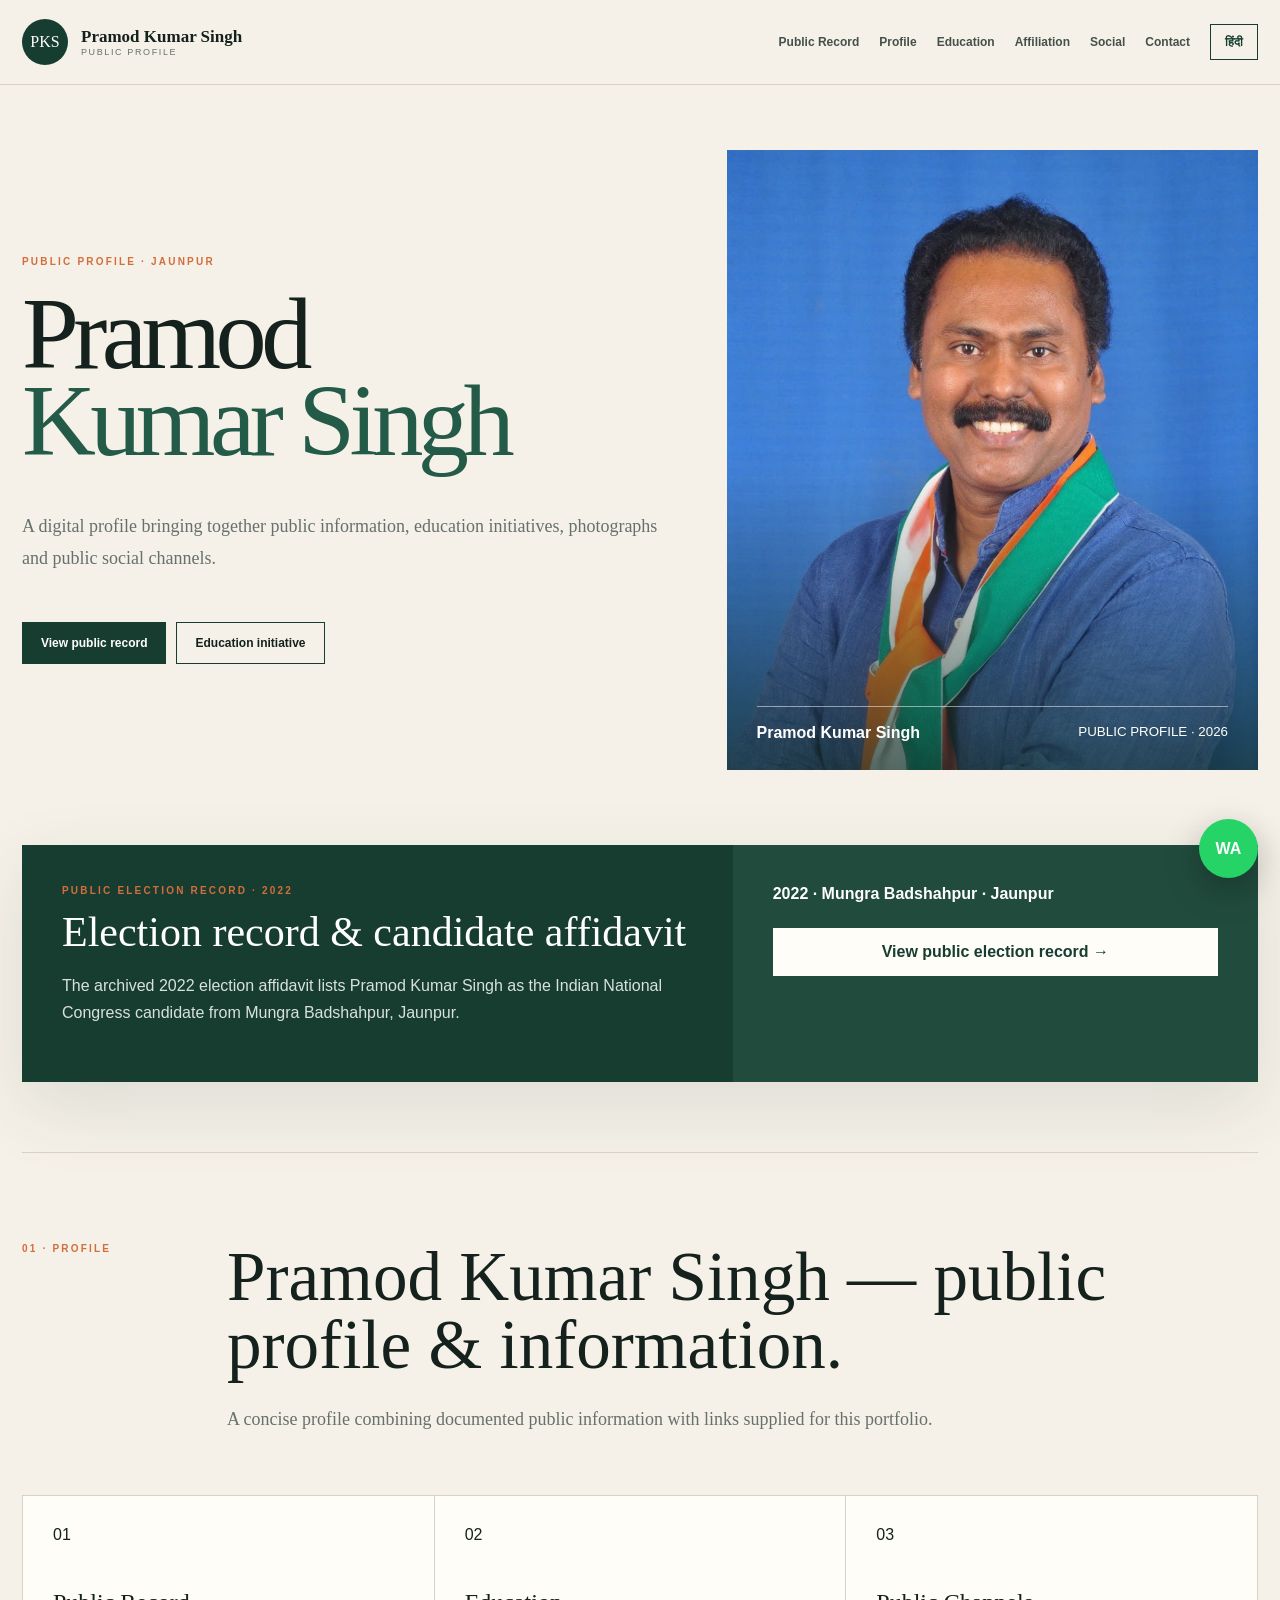
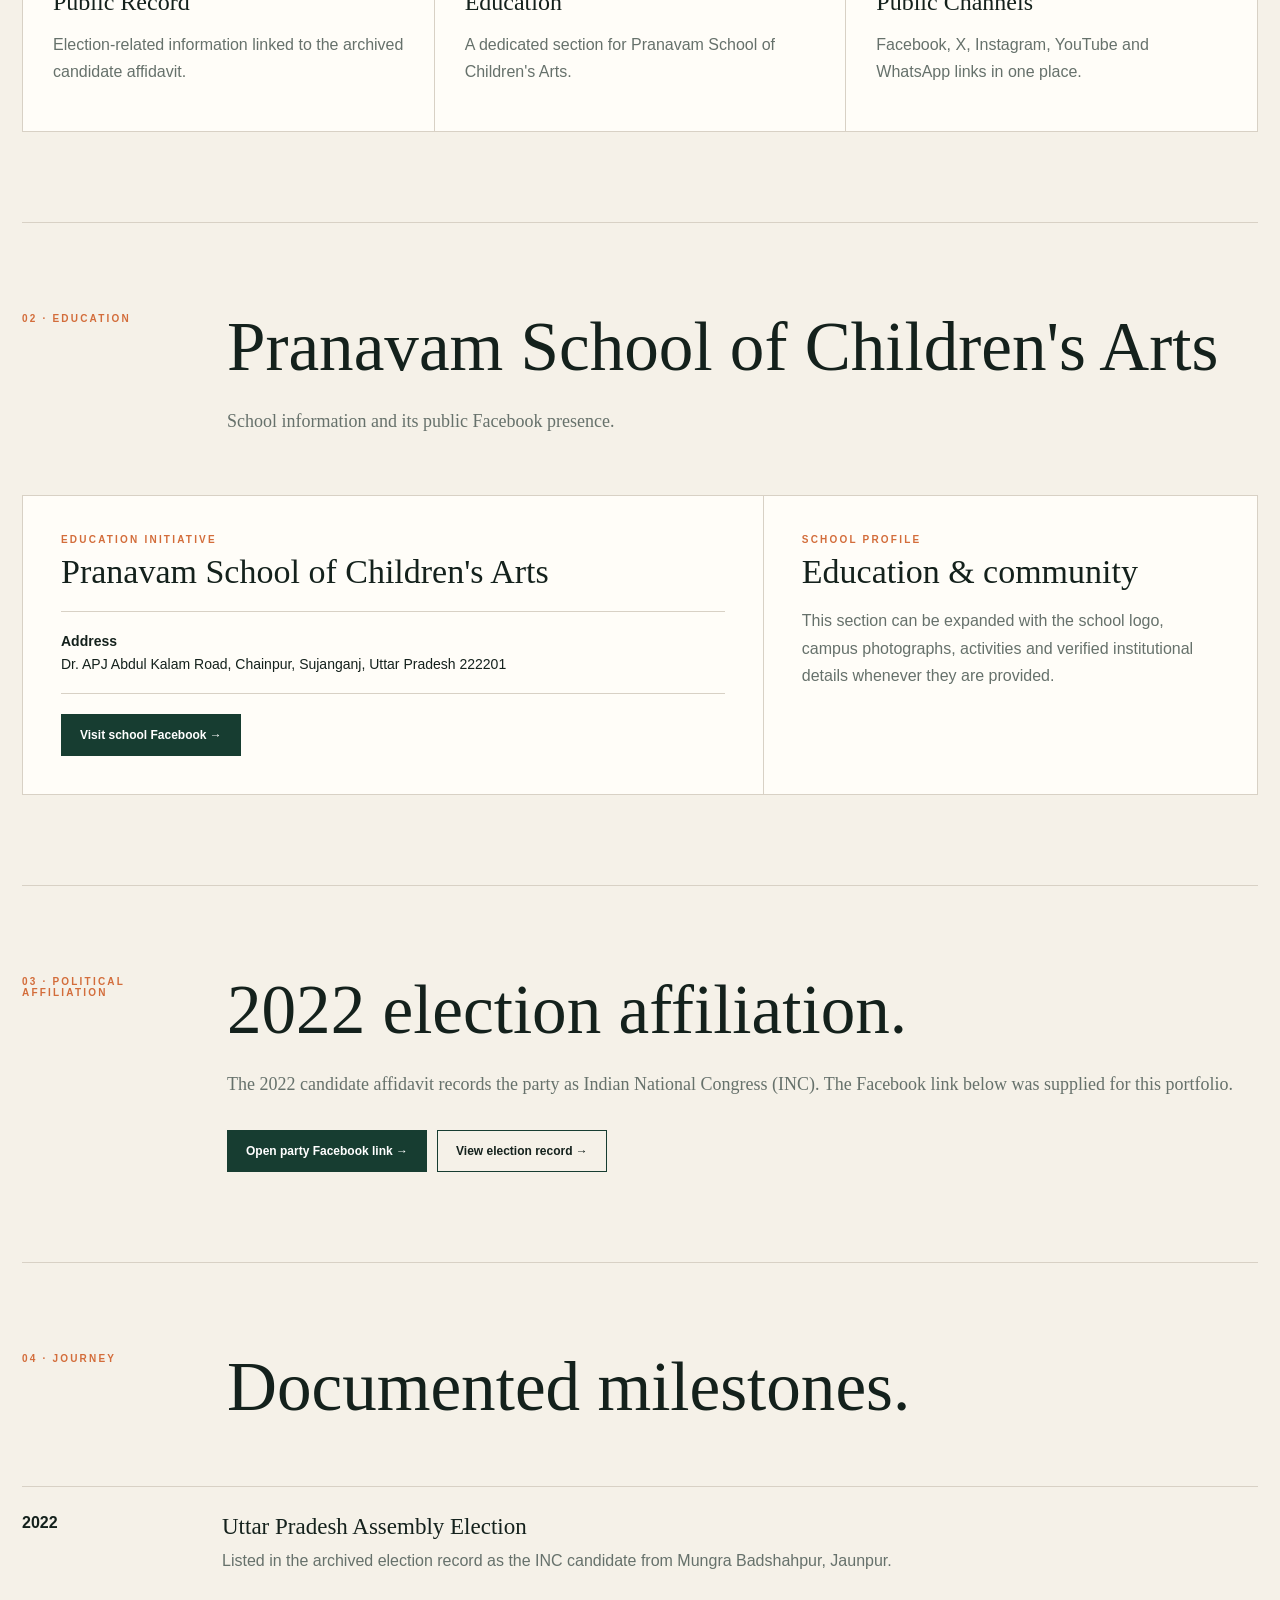
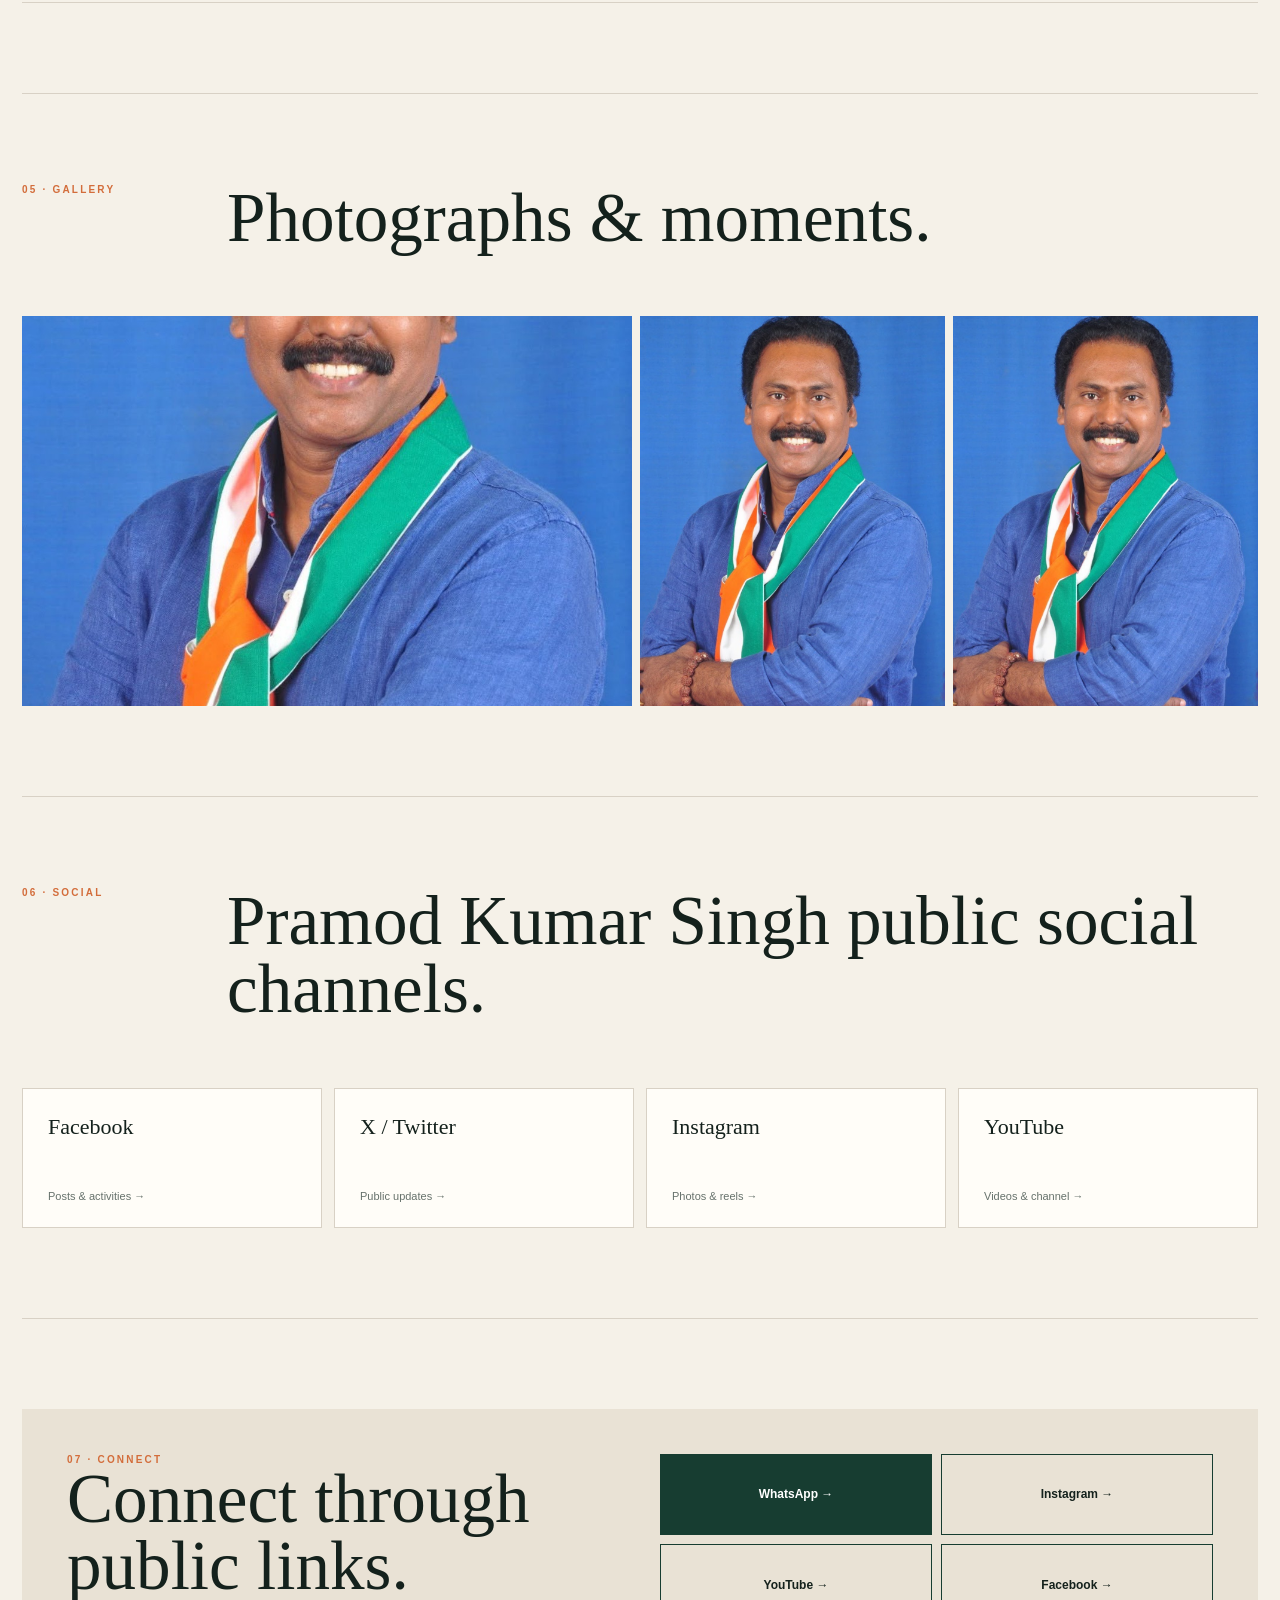
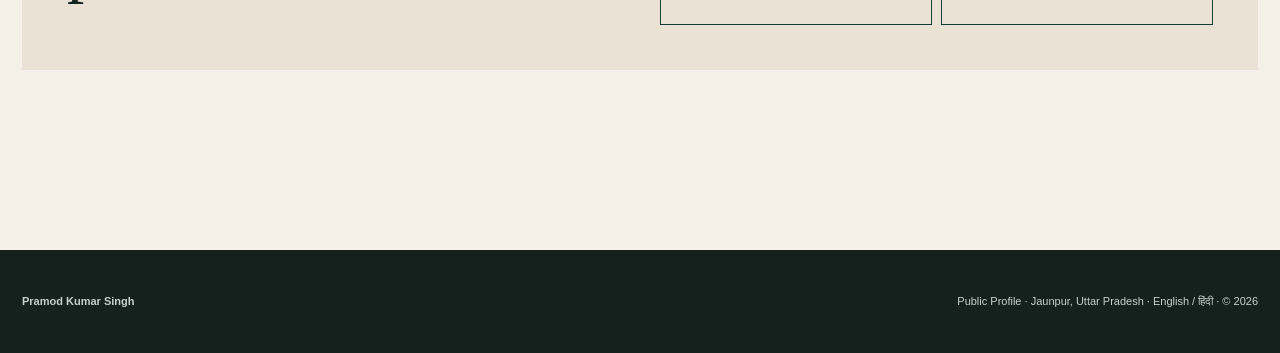
==== index.html @ 1d2da056 "Add advanced SEO metadata and Person structured data" ====
<!doctype html><html lang="en"><head><meta charset="utf-8"><meta name="viewport" content="width=device-width,initial-scale=1"><title>Pramod Kumar Singh | Public Profile, Jaunpur</title><meta name="description" content="Pramod Kumar Singh public profile from Jaunpur, Uttar Pradesh. Explore documented 2022 election information, Pranavam School of Children's Arts, photographs and public social profiles."><meta name="robots" content="index,follow,max-image-preview:large,max-snippet:-1,max-video-preview:-1"><meta name="googlebot" content="index,follow,max-image-preview:large"><meta name="author" content="Pramod Kumar Singh"><meta name="theme-color" content="#f5f1e8"><link rel="canonical" href="https://pramodkumarsingh.online/"><link rel="manifest" href="manifest.json"><meta property="og:type" content="profile"><meta property="og:site_name" content="Pramod Kumar Singh"><meta property="og:title" content="Pramod Kumar Singh | Public Profile, Jaunpur"><meta property="og:description" content="Public profile of Pramod Kumar Singh with documented election information, education initiative and public social channels."><meta property="og:url" content="https://pramodkumarsingh.online/"><meta property="og:image" content="https://pramodkumarsingh.online/pramod-kumar-singh.jpg"><meta property="og:image:alt" content="Pramod Kumar Singh"><meta property="og:locale" content="en_IN"><meta name="twitter:card" content="summary_large_image"><meta name="twitter:title" content="Pramod Kumar Singh | Public Profile, Jaunpur"><meta name="twitter:description" content="Public profile, documented election information, education initiative and public social channels of Pramod Kumar Singh."><meta name="twitter:image" content="https://pramodkumarsingh.online/pramod-kumar-singh.jpg"><script type="application/ld+json">{"@context":"https://schema.org","@type":"Person","@id":"https://pramodkumarsingh.online/#person","name":"Pramod Kumar Singh","url":"https://pramodkumarsingh.online/","image":"https://pramodkumarsingh.online/pramod-kumar-singh.jpg","description":"Public profile of Pramod Kumar Singh from Jaunpur, Uttar Pradesh, including documented 2022 election information and public social profiles.","sameAs":["https://www.facebook.com/100070034655239/","https://x.com/pramodksinghinc","https://www.instagram.com/pramodksinghinc","https://youtube.com/@pramodksinghinc"],"address":{"@type":"PostalAddress","addressRegion":"Uttar Pradesh","addressCountry":"IN"},"subjectOf":{"@type":"WebPage","url":"https://www.myneta.info/uttarpradesh2022/candidate.php?candidate_id=4713","name":"2022 Uttar Pradesh Assembly election candidate record"}}</script><script type="application/ld+json">{"@context":"https://schema.org","@type":"WebSite","@id":"https://pramodkumarsingh.online/#website","url":"https://pramodkumarsingh.online/","name":"Pramod Kumar Singh","inLanguage":["en-IN","hi-IN"],"about":{"@id":"https://pramodkumarsingh.online/#person"}}</script><style>:root{--ink:#14211c;--green:#173d31;--green2:#245b48;--cream:#f5f1e8;--paper:#fffdf8;--muted:#66716b;--line:#d8d1c5;--orange:#d36d3b;--shadow:0 25px 70px #21372d1c}*{box-sizing:border-box}html{scroll-behavior:smooth}body{margin:0;background:var(--cream);color:var(--ink);font-family:Arial,Helvetica,sans-serif}.wrap{width:min(1240px,calc(100% - 44px));margin:auto}a{color:inherit}.top{position:sticky;top:0;z-index:50;background:#f5f1e8eb;backdrop-filter:blur(18px);border-bottom:1px solid var(--line)}nav{height:84px;display:flex;align-items:center;justify-content:space-between}.brand{display:flex;align-items:center;gap:13px}.seal{width:46px;height:46px;border-radius:50%;background:var(--green);color:#fff;display:grid;place-items:center;font-family:Georgia,serif}.brand b{font-family:Georgia,serif;font-size:17px}.brand small{display:block;color:var(--muted);font-size:9px;letter-spacing:.18em}.links{display:flex;gap:20px;align-items:center}.links a{text-decoration:none;font-size:12px;font-weight:700;color:#44514b}.lang,.menu{border:1px solid var(--green);background:transparent;color:var(--green);padding:10px 14px;font-size:12px;font-weight:800;cursor:pointer}.menu{display:none}.hero{padding:65px 0 45px;display:grid;grid-template-columns:1.1fr .9fr;gap:55px}.heroCopy{padding:70px 0;display:flex;flex-direction:column;justify-content:center}.eyebrow,.label{font-size:10px;letter-spacing:.22em;font-weight:900;color:var(--orange)}h1,.title,.feature h2{font-family:Georgia,serif;font-weight:400}.hero h1{font-size:clamp(58px,8vw,112px);line-height:.85;letter-spacing:-.055em;margin:23px 0 29px}.hero h1 span{color:var(--green2)}.lead,.hero p{font-family:Georgia,serif;font-size:18px;line-height:1.75;color:var(--muted)}.actions{display:flex;gap:10px;flex-wrap:wrap;margin-top:30px}.btn{display:inline-flex;align-items:center;justify-content:center;padding:13px 18px;border:1px solid var(--green);text-decoration:none;font-size:12px;font-weight:800;transition:.2s}.btn:hover{transform:translateY(-2px)}.primary{background:var(--green);color:#fff}.heroPhoto{position:relative;min-height:620px;background:var(--green);overflow:hidden}.heroPhoto img{width:100%;height:100%;position:absolute;object-fit:cover;object-position:center top}.heroPhoto:after{content:"";position:absolute;inset:0;background:linear-gradient(0deg,#102c23b5,transparent 48%)}.photoCaption{position:absolute;z-index:2;left:30px;right:30px;bottom:28px;color:#fff;border-top:1px solid #ffffff80;padding-top:17px;display:flex;justify-content:space-between}.record{margin:30px 0 70px;background:var(--green);color:#fff;display:grid;grid-template-columns:1.15fr .85fr;box-shadow:var(--shadow)}.record>div{padding:40px}.record .side{background:#214c3d}.record h2{font-family:Georgia,serif;font-size:42px;font-weight:400;margin:12px 0}.record p{color:#d9e1dd;line-height:1.7}.recordBtn{display:block;background:var(--paper);color:var(--green);text-decoration:none;padding:15px;text-align:center;font-weight:900;margin-top:25px}.content{padding:90px 0;border-top:1px solid var(--line)}.sectionHead{display:grid;grid-template-columns:170px 1fr;gap:35px}.title{font-size:clamp(40px,5.4vw,70px);line-height:.98;margin:0 0 25px}.cards{display:grid;grid-template-columns:repeat(3,1fr);gap:1px;background:var(--line);border:1px solid var(--line);margin-top:42px}.card{background:var(--paper);padding:30px;min-height:220px}.card h3{font-family:Georgia,serif;font-size:24px;font-weight:400;margin:45px 0 10px}.card p{color:var(--muted);line-height:1.65}.feature{display:grid;grid-template-columns:1.2fr .8fr;gap:1px;background:var(--line);border:1px solid var(--line);margin-top:40px}.feature>div{background:var(--paper);padding:38px}.feature h2{font-size:34px;margin:8px 0 15px}.feature p{color:var(--muted);line-height:1.7}.address{padding:18px 0;border-top:1px solid var(--line);border-bottom:1px solid var(--line);margin:20px 0;font-size:14px;line-height:1.6}.timeline{margin-top:40px;border-top:1px solid var(--line)}.step{display:grid;grid-template-columns:170px 1fr;gap:30px;padding:27px 0;border-bottom:1px solid var(--line)}.step h3{font-family:Georgia,serif;font-size:23px;font-weight:400;margin:0 0 8px}.step p{color:var(--muted);margin:0;line-height:1.65}.gallery{display:grid;grid-template-columns:2fr 1fr 1fr;gap:8px;margin-top:40px}.gallery img{width:100%;height:390px;object-fit:cover;cursor:pointer}.socials{display:grid;grid-template-columns:repeat(4,1fr);gap:12px;margin-top:40px}.social{background:var(--paper);border:1px solid var(--line);padding:25px;text-decoration:none;min-height:140px;display:flex;flex-direction:column;justify-content:space-between}.social b{font-family:Georgia,serif;font-size:22px;font-weight:400}.social span{font-size:11px;color:var(--muted)}.connect{background:#e9e2d5;padding:45px;display:grid;grid-template-columns:1fr 1fr;gap:40px}.connectBtns{display:grid;grid-template-columns:1fr 1fr;gap:9px}.reveal{opacity:0;transform:translateY(20px);transition:.65s}.reveal.show{opacity:1;transform:none}.whatsapp{position:fixed;right:22px;bottom:22px;z-index:40;width:59px;height:59px;border-radius:50%;display:grid;place-items:center;background:#25D366;color:#fff;text-decoration:none;font-weight:900;box-shadow:0 12px 35px #0004}footer{background:var(--ink);color:#c8d0cc;margin-top:90px;padding:45px 0}.footerRow{display:flex;justify-content:space-between;gap:20px;flex-wrap:wrap;font-size:11px}@media(max-width:900px){.menu{display:block}.links{display:none;position:absolute;top:84px;left:0;right:0;background:#f5f1e8f7;padding:25px;flex-direction:column}.links.open{display:flex}.hero,.record,.sectionHead,.feature,.connect{grid-template-columns:1fr}.heroPhoto{min-height:530px}.cards,.socials,.gallery{grid-template-columns:1fr}.gallery img{height:320px}.step{grid-template-columns:1fr}.connectBtns{grid-template-columns:1fr}.content{padding:70px 0}}</style></head><body><header class="top"><div class="wrap"><nav><div class="brand"><div class="seal">PKS</div><div><b>Pramod Kumar Singh</b><small data-en="PUBLIC PROFILE" data-hi="सार्वजनिक परिचय">PUBLIC PROFILE</small></div></div><div class="links" id="nav"><a href="#record" data-en="Public Record" data-hi="सार्वजनिक रिकॉर्ड">Public Record</a><a href="#about" data-en="Profile" data-hi="परिचय">Profile</a><a href="#school" data-en="Education" data-hi="शिक्षा">Education</a><a href="#affiliation" data-en="Affiliation" data-hi="राजनीतिक संबद्धता">Affiliation</a><a href="#social" data-en="Social" data-hi="सोशल">Social</a><a href="#contact" data-en="Contact" data-hi="संपर्क">Contact</a><button class="lang" id="langBtn" onclick="toggleLang()">हिंदी</button></div><button class="menu" onclick="menu()">☰</button></nav></div></header><main class="wrap"><section class="hero"><div class="heroCopy"><div class="eyebrow" data-en="PUBLIC PROFILE · JAUNPUR" data-hi="सार्वजनिक परिचय · जौनपुर">PUBLIC PROFILE · JAUNPUR</div><h1>Pramod<br><span>Kumar Singh</span></h1><p data-en="A digital profile bringing together public information, education initiatives, photographs and public social channels." data-hi="सार्वजनिक जानकारी, शिक्षा पहल, तस्वीरें और सार्वजनिक सोशल चैनलों को एक स्थान पर प्रस्तुत करने वाली डिजिटल प्रोफ़ाइल।">A digital profile bringing together public information, education initiatives, photographs and public social channels.</p><div class="actions"><a class="btn primary" href="#record" data-en="View public record" data-hi="सार्वजनिक रिकॉर्ड देखें">View public record</a><a class="btn" href="#school" data-en="Education initiative" data-hi="शिक्षा पहल">Education initiative</a></div></div><div class="heroPhoto"><img src="pramod-kumar-singh.jpg" alt="Pramod Kumar Singh, Jaunpur public profile" width="900" height="1125" fetchpriority="high"><div class="photoCaption"><b>Pramod Kumar Singh</b><small>PUBLIC PROFILE · 2026</small></div></div></section><section id="record" class="record reveal"><div><div class="label" data-en="PUBLIC ELECTION RECORD · 2022" data-hi="सार्वजनिक चुनाव रिकॉर्ड · 2022">PUBLIC ELECTION RECORD · 2022</div><h2 data-en="Election record & candidate affidavit" data-hi="चुनाव रिकॉर्ड और उम्मीदवार शपथपत्र">Election record & candidate affidavit</h2><p data-en="The archived 2022 election affidavit lists Pramod Kumar Singh as the Indian National Congress candidate from Mungra Badshahpur, Jaunpur." data-hi="संग्रहीत 2022 चुनाव शपथपत्र में प्रमोद कुमार सिंह को मुंगरा बादशाहपुर, जौनपुर से भारतीय राष्ट्रीय कांग्रेस के उम्मीदवार के रूप में दर्ज किया गया है।">The archived 2022 election affidavit lists Pramod Kumar Singh as the Indian National Congress candidate from Mungra Badshahpur, Jaunpur.</p></div><div class="side"><b>2022 · Mungra Badshahpur · Jaunpur</b><a class="recordBtn" target="_blank" rel="noopener" href="https://www.myneta.info/uttarpradesh2022/candidate.php?candidate_id=4713" data-en="View public election record →" data-hi="सार्वजनिक चुनाव रिकॉर्ड देखें →">View public election record →</a></div></section><section id="about" class="content reveal"><div class="sectionHead"><div class="label">01 · PROFILE</div><div><h2 class="title" data-en="Pramod Kumar Singh — public profile & information." data-hi="प्रमोद कुमार सिंह — सार्वजनिक परिचय और जानकारी।">Pramod Kumar Singh — public profile & information.</h2><p class="lead" data-en="A concise profile combining documented public information with links supplied for this portfolio." data-hi="दर्ज सार्वजनिक जानकारी और इस प्रोफ़ाइल के लिए दिए गए लिंक को एक साथ प्रस्तुत करने वाला संक्षिप्त परिचय।">A concise profile combining documented public information with links supplied for this portfolio.</p></div></div><div class="cards"><article class="card"><span>01</span><h3 data-en="Public Record" data-hi="सार्वजनिक रिकॉर्ड">Public Record</h3><p data-en="Election-related information linked to the archived candidate affidavit." data-hi="संग्रहीत उम्मीदवार शपथपत्र से जुड़ी चुनाव संबंधी जानकारी।">Election-related information linked to the archived candidate affidavit.</p></article><article class="card"><span>02</span><h3 data-en="Education" data-hi="शिक्षा">Education</h3><p data-en="A dedicated section for Pranavam School of Children's Arts." data-hi="प्रणवम स्कूल ऑफ चिल्ड्रन्स आर्ट्स के लिए समर्पित सेक्शन।">A dedicated section for Pranavam School of Children's Arts.</p></article><article class="card"><span>03</span><h3 data-en="Public Channels" data-hi="सार्वजनिक चैनल">Public Channels</h3><p data-en="Facebook, X, Instagram, YouTube and WhatsApp links in one place." data-hi="Facebook, X, Instagram, YouTube और WhatsApp लिंक एक ही स्थान पर।">Facebook, X, Instagram, YouTube and WhatsApp links in one place.</p></article></div></section><section id="school" class="content reveal"><div class="sectionHead"><div class="label" data-en="02 · EDUCATION" data-hi="02 · शिक्षा">02 · EDUCATION</div><div><h2 class="title">Pranavam School of Children's Arts</h2><p class="lead" data-en="School information and its public Facebook presence." data-hi="स्कूल की जानकारी और उसका सार्वजनिक Facebook पेज।">School information and its public Facebook presence.</p></div></div><div class="feature"><div><div class="label" data-en="EDUCATION INITIATIVE" data-hi="शिक्षा पहल">EDUCATION INITIATIVE</div><h2>Pranavam School of Children's Arts</h2><div class="address"><b data-en="Address" data-hi="पता">Address</b><br>Dr. APJ Abdul Kalam Road, Chainpur, Sujanganj, Uttar Pradesh 222201</div><a class="btn primary" target="_blank" rel="noopener" href="https://www.facebook.com/share/19Sr4gL31t/?mibextid=wwXIfr" data-en="Visit school Facebook →" data-hi="स्कूल Facebook देखें →">Visit school Facebook →</a></div><div><div class="label" data-en="SCHOOL PROFILE" data-hi="स्कूल परिचय">SCHOOL PROFILE</div><h2 data-en="Education & community" data-hi="शिक्षा और समुदाय">Education & community</h2><p data-en="This section can be expanded with the school logo, campus photographs, activities and verified institutional details whenever they are provided." data-hi="स्कूल का लोगो, परिसर की तस्वीरें, गतिविधियाँ और सत्यापित संस्थागत जानकारी मिलने पर इस सेक्शन को आगे बढ़ाया जा सकता है।">This section can be expanded with the school logo, campus photographs, activities and verified institutional details whenever they are provided.</p></div></div></section><section id="affiliation" class="content reveal"><div class="sectionHead"><div class="label" data-en="03 · POLITICAL AFFILIATION" data-hi="03 · राजनीतिक संबद्धता">03 · POLITICAL AFFILIATION</div><div><h2 class="title" data-en="2022 election affiliation." data-hi="2022 चुनाव की राजनीतिक संबद्धता।">2022 election affiliation.</h2><p class="lead" data-en="The 2022 candidate affidavit records the party as Indian National Congress (INC). The Facebook link below was supplied for this portfolio." data-hi="2022 के उम्मीदवार शपथपत्र में पार्टी भारतीय राष्ट्रीय कांग्रेस (INC) दर्ज है। नीचे दिया Facebook लिंक इस प्रोफ़ाइल के लिए उपलब्ध कराया गया है।">The 2022 candidate affidavit records the party as Indian National Congress (INC). The Facebook link below was supplied for this portfolio.</p><div class="actions"><a class="btn primary" target="_blank" rel="noopener" href="https://www.facebook.com/share/1DME4JU9Lb/?mibextid=wwXIfr" data-en="Open party Facebook link →" data-hi="पार्टी Facebook लिंक खोलें →">Open party Facebook link →</a><a class="btn" href="#record" data-en="View election record →" data-hi="चुनाव रिकॉर्ड देखें →">View election record →</a></div></div></div></section><section id="journey" class="content reveal"><div class="sectionHead"><div class="label">04 · JOURNEY</div><div><h2 class="title" data-en="Documented milestones." data-hi="दर्ज महत्वपूर्ण पड़ाव।">Documented milestones.</h2></div></div><div class="timeline"><div class="step"><strong>2022</strong><div><h3 data-en="Uttar Pradesh Assembly Election" data-hi="उत्तर प्रदेश विधानसभा चुनाव">Uttar Pradesh Assembly Election</h3><p data-en="Listed in the archived election record as the INC candidate from Mungra Badshahpur, Jaunpur." data-hi="संग्रहीत चुनाव रिकॉर्ड में मुंगरा बादशाहपुर, जौनपुर से INC उम्मीदवार के रूप में दर्ज।">Listed in the archived election record as the INC candidate from Mungra Badshahpur, Jaunpur.</p></div></div></div></section><section id="gallery" class="content reveal"><div class="sectionHead"><div class="label">05 · GALLERY</div><div><h2 class="title" data-en="Photographs & moments." data-hi="तस्वीरें और क्षण।">Photographs & moments.</h2></div></div><div class="gallery"><img src="pramod-kumar-singh.jpg" alt="Pramod Kumar Singh public profile photograph" loading="lazy"><img src="pramod-kumar-singh.jpg" alt="Pramod Kumar Singh photograph" loading="lazy"><img src="pramod-kumar-singh.jpg" alt="Pramod Kumar Singh Jaunpur photograph" loading="lazy"></div></section><section id="social" class="content reveal"><div class="sectionHead"><div class="label">06 · SOCIAL</div><div><h2 class="title" data-en="Pramod Kumar Singh public social channels." data-hi="प्रमोद कुमार सिंह के सार्वजनिक सोशल चैनल।">Pramod Kumar Singh public social channels.</h2></div></div><div class="socials"><a class="social" target="_blank" rel="me noopener" href="https://www.facebook.com/100070034655239/"><b>Facebook</b><span>Posts & activities →</span></a><a class="social" target="_blank" rel="me noopener" href="https://x.com/pramodksinghinc"><b>X / Twitter</b><span>Public updates →</span></a><a class="social" target="_blank" rel="me noopener" href="https://www.instagram.com/pramodksinghinc"><b>Instagram</b><span>Photos & reels →</span></a><a class="social" target="_blank" rel="me noopener" href="https://youtube.com/@pramodksinghinc"><b>YouTube</b><span>Videos & channel →</span></a></div></section><section id="contact" class="content reveal"><div class="connect"><div><div class="label">07 · CONNECT</div><h2 class="title" data-en="Connect through public links." data-hi="सार्वजनिक लिंक से संपर्क करें।">Connect through public links.</h2></div><div class="connectBtns"><a class="btn primary" target="_blank" rel="noopener" href="https://wa.me/918931910000">WhatsApp →</a><a class="btn" target="_blank" rel="noopener" href="https://www.instagram.com/pramodksinghinc">Instagram →</a><a class="btn" target="_blank" rel="noopener" href="https://youtube.com/@pramodksinghinc">YouTube →</a><a class="btn" target="_blank" rel="noopener" href="https://www.facebook.com/100070034655239/">Facebook →</a></div></div></section></main><footer><div class="wrap footerRow"><b>Pramod Kumar Singh</b><span>Public Profile · Jaunpur, Uttar Pradesh · English / हिंदी · © 2026</span></div></footer><a class="whatsapp" href="https://wa.me/918931910000" target="_blank" rel="noopener" aria-label="Contact via WhatsApp">WA</a><script>const io=new IntersectionObserver(es=>es.forEach(e=>{if(e.isIntersecting)e.target.classList.add('show')}),{threshold:.08});document.querySelectorAll('.reveal').forEach(x=>io.observe(x));function menu(){document.getElementById('nav').classList.toggle('open')}document.querySelectorAll('#nav a').forEach(a=>a.onclick=()=>document.getElementById('nav').classList.remove('open'));function setLang(l){document.documentElement.lang=l;document.querySelectorAll('[data-en]').forEach(el=>el.textContent=l==='hi'?el.dataset.hi:el.dataset.en);document.getElementById('langBtn').textContent=l==='hi'?'English':'हिंदी';localStorage.setItem('pks-lang',l)}function toggleLang(){setLang(document.documentElement.lang==='hi'?'en':'hi')}setLang(localStorage.getItem('pks-lang')==='hi'?'hi':'en');</script></body></html>
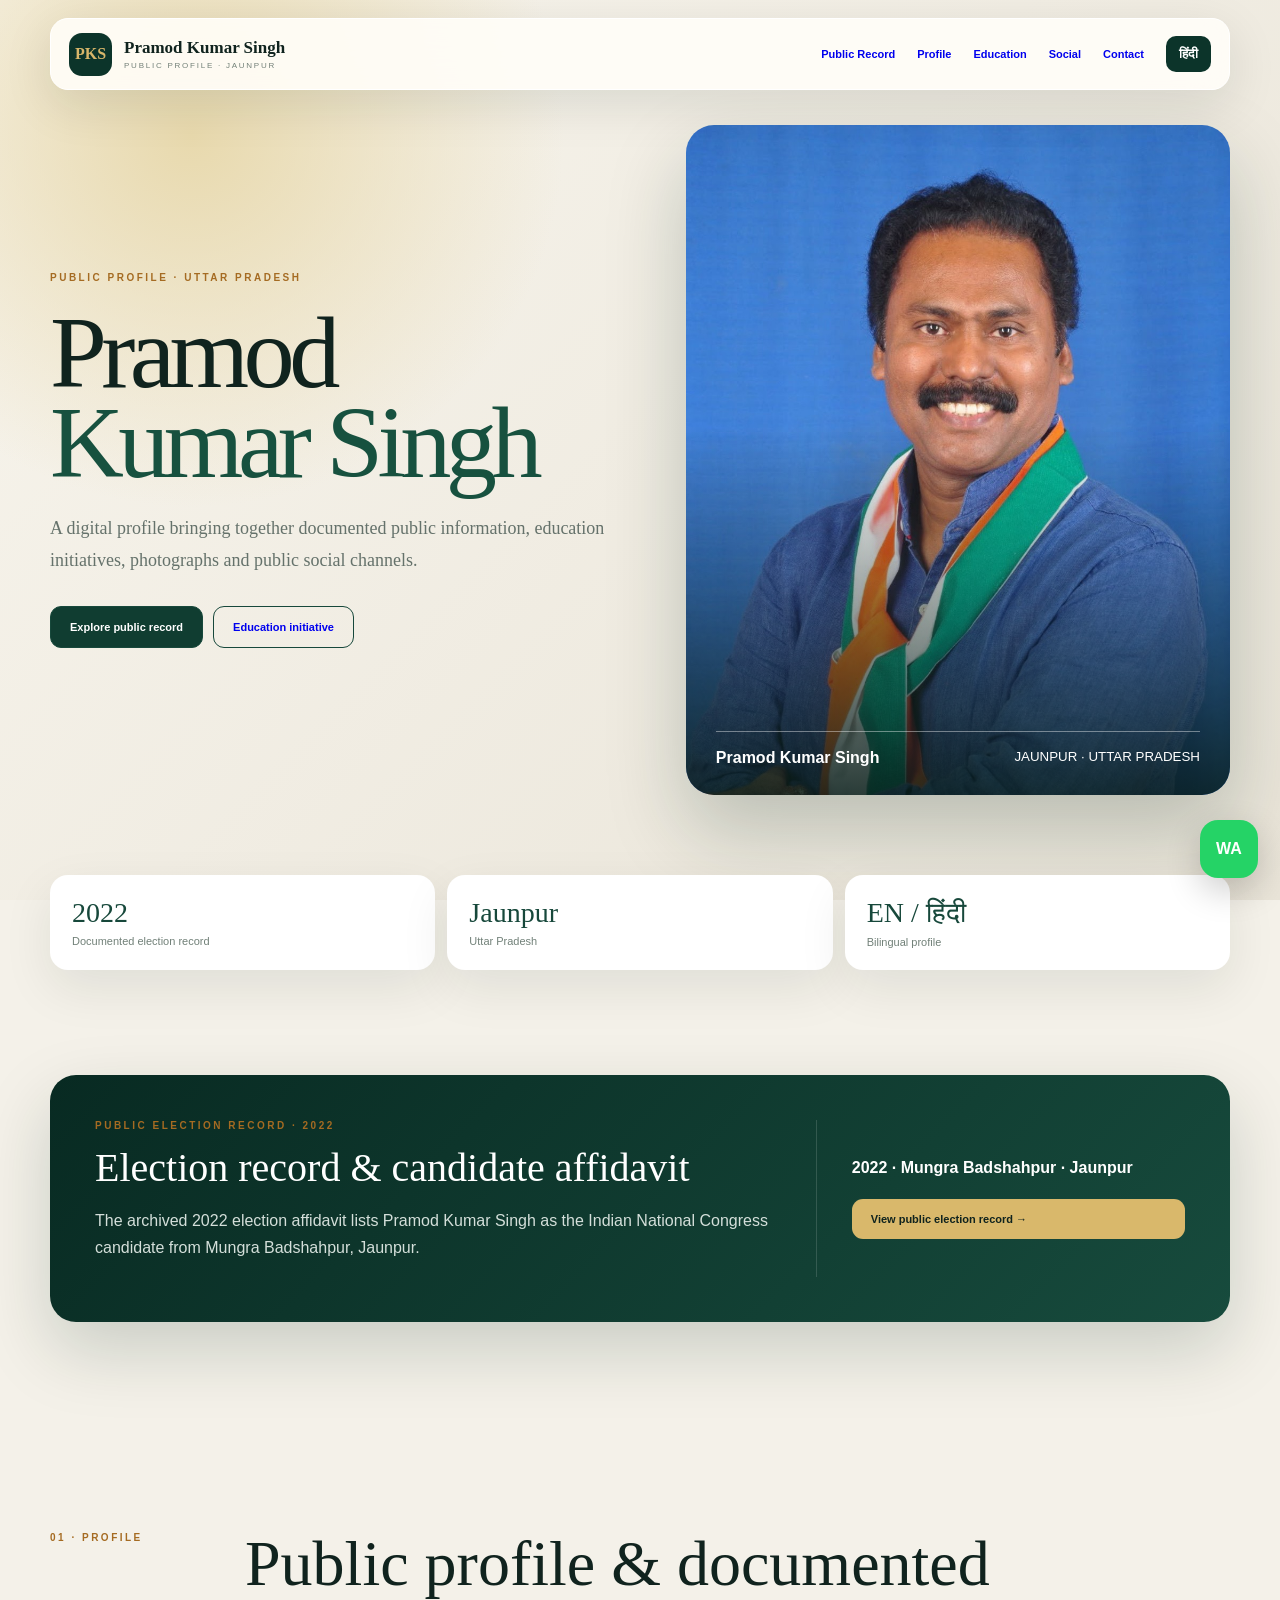
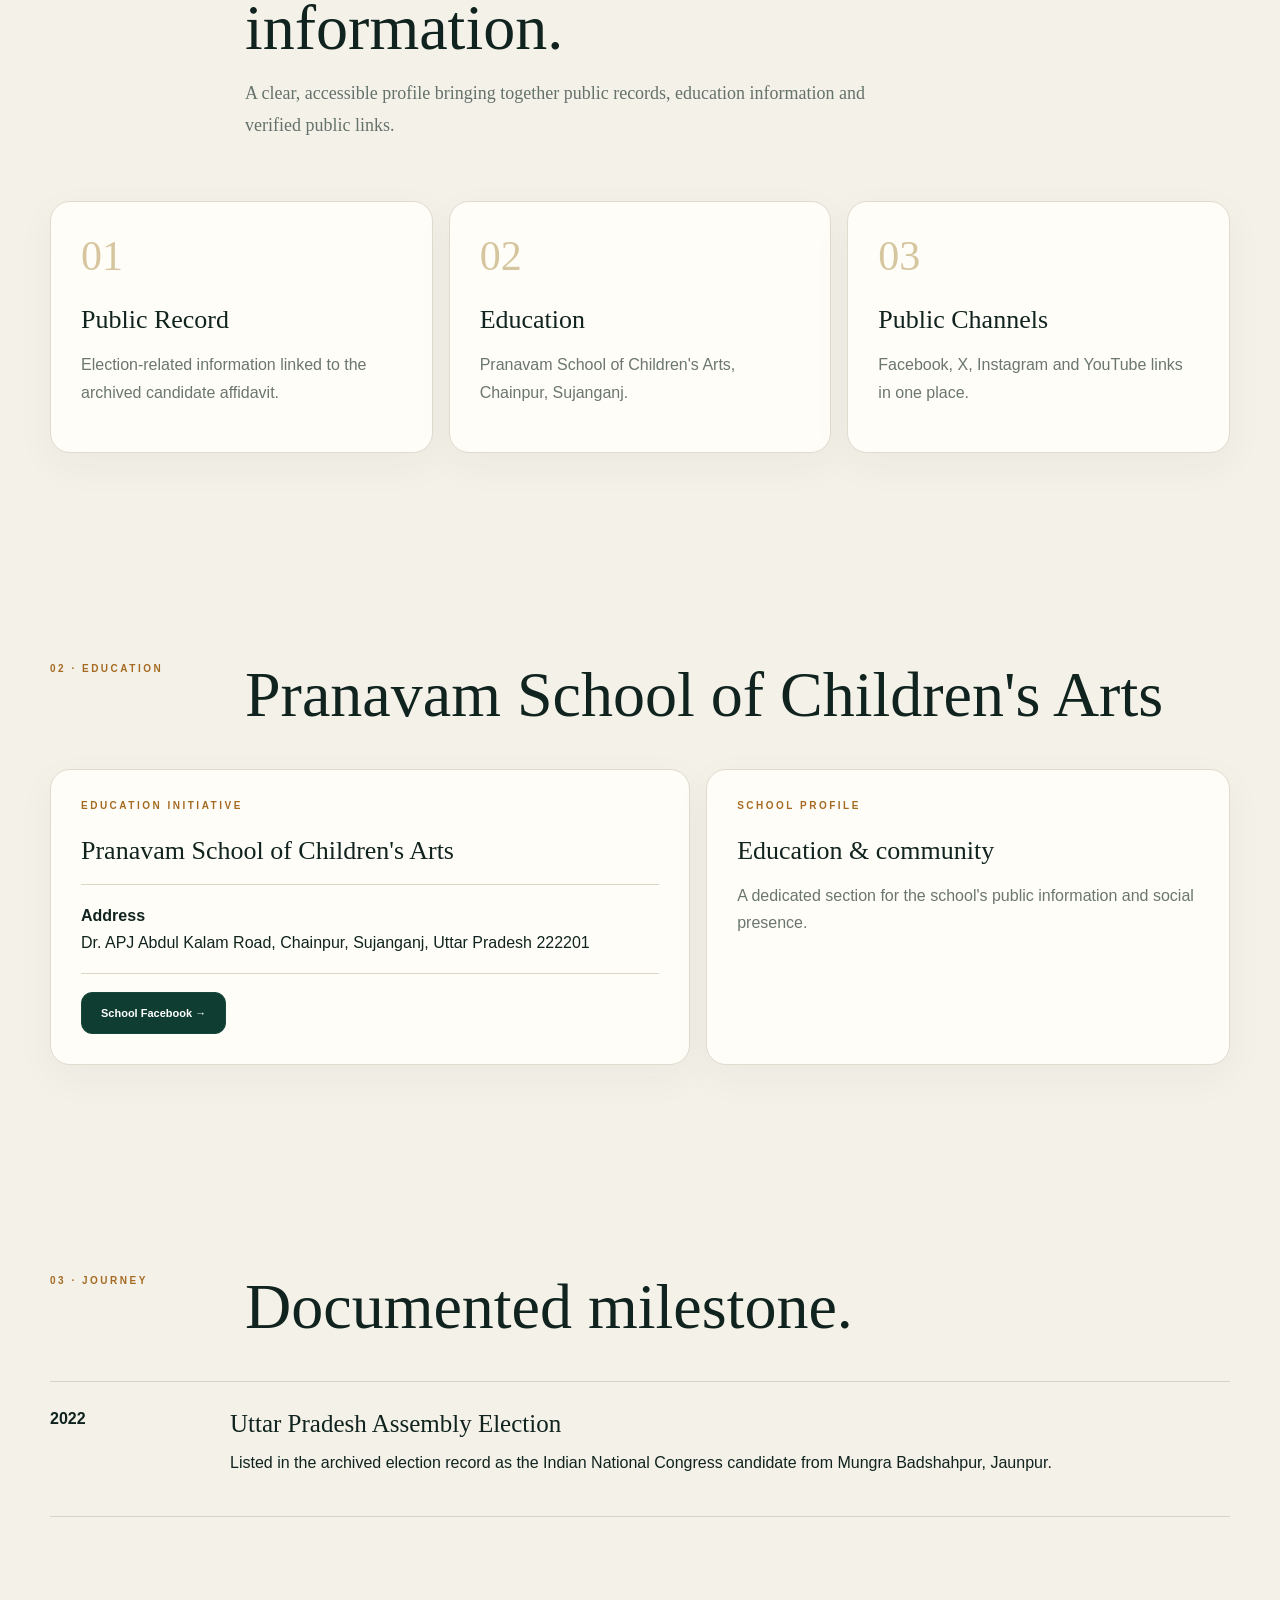
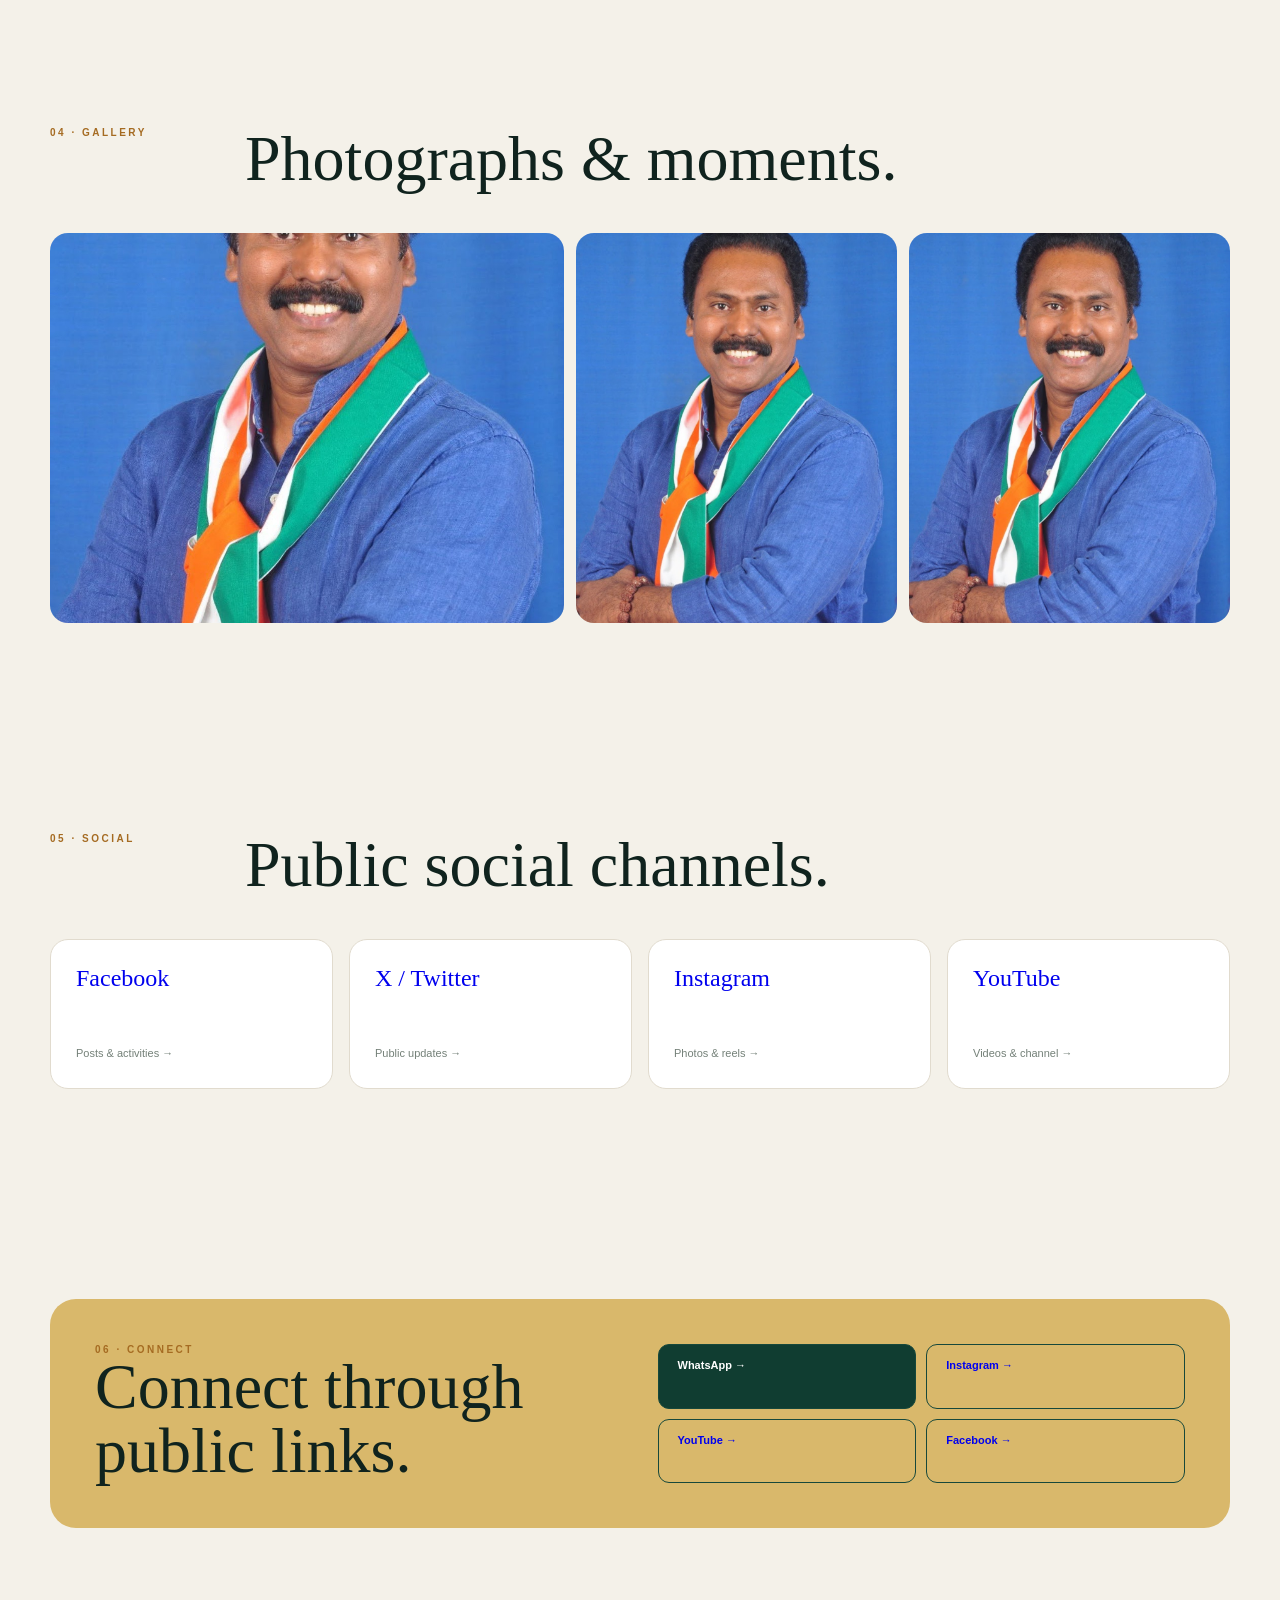
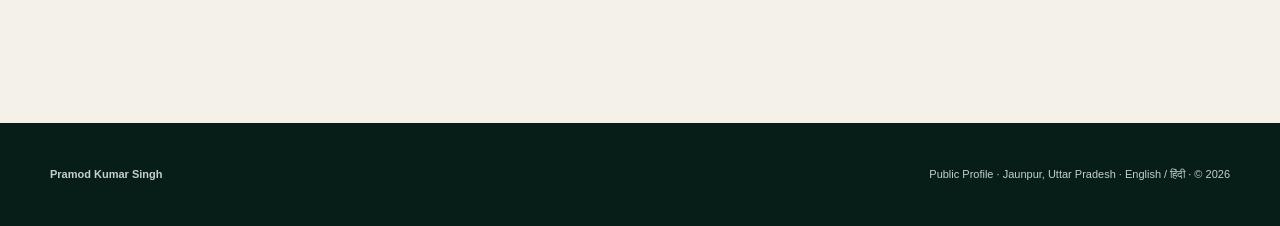
==== commit 4f4d9306: "Redesign portfolio with premium professional interface" ====
--- a/index.html
+++ b/index.html
@@ -1 +1 @@
-<!doctype html><html lang="en"><head><meta charset="utf-8"><meta name="viewport" content="width=device-width,initial-scale=1"><title>Pramod Kumar Singh | Public Profile, Jaunpur</title><meta name="description" content="Pramod Kumar Singh public profile from Jaunpur, Uttar Pradesh. Explore documented 2022 election information, Pranavam School of Children's Arts, photographs and public social profiles."><meta name="robots" content="index,follow,max-image-preview:large,max-snippet:-1,max-video-preview:-1"><meta name="googlebot" content="index,follow,max-image-preview:large"><meta name="author" content="Pramod Kumar Singh"><meta name="theme-color" content="#f5f1e8"><link rel="canonical" href="https://pramodkumarsingh.online/"><link rel="manifest" href="manifest.json"><meta property="og:type" content="profile"><meta property="og:site_name" content="Pramod Kumar Singh"><meta property="og:title" content="Pramod Kumar Singh | Public Profile, Jaunpur"><meta property="og:description" content="Public profile of Pramod Kumar Singh with documented election information, education initiative and public social channels."><meta property="og:url" content="https://pramodkumarsingh.online/"><meta property="og:image" content="https://pramodkumarsingh.online/pramod-kumar-singh.jpg"><meta property="og:image:alt" content="Pramod Kumar Singh"><meta property="og:locale" content="en_IN"><meta name="twitter:card" content="summary_large_image"><meta name="twitter:title" content="Pramod Kumar Singh | Public Profile, Jaunpur"><meta name="twitter:description" content="Public profile, documented election information, education initiative and public social channels of Pramod Kumar Singh."><meta name="twitter:image" content="https://pramodkumarsingh.online/pramod-kumar-singh.jpg"><script type="application/ld+json">{"@context":"https://schema.org","@type":"Person","@id":"https://pramodkumarsingh.online/#person","name":"Pramod Kumar Singh","url":"https://pramodkumarsingh.online/","image":"https://pramodkumarsingh.online/pramod-kumar-singh.jpg","description":"Public profile of Pramod Kumar Singh from Jaunpur, Uttar Pradesh, including documented 2022 election information and public social profiles.","sameAs":["https://www.facebook.com/100070034655239/","https://x.com/pramodksinghinc","https://www.instagram.com/pramodksinghinc","https://youtube.com/@pramodksinghinc"],"address":{"@type":"PostalAddress","addressRegion":"Uttar Pradesh","addressCountry":"IN"},"subjectOf":{"@type":"WebPage","url":"https://www.myneta.info/uttarpradesh2022/candidate.php?candidate_id=4713","name":"2022 Uttar Pradesh Assembly election candidate record"}}</script><script type="application/ld+json">{"@context":"https://schema.org","@type":"WebSite","@id":"https://pramodkumarsingh.online/#website","url":"https://pramodkumarsingh.online/","name":"Pramod Kumar Singh","inLanguage":["en-IN","hi-IN"],"about":{"@id":"https://pramodkumarsingh.online/#person"}}</script><style>:root{--ink:#14211c;--green:#173d31;--green2:#245b48;--cream:#f5f1e8;--paper:#fffdf8;--muted:#66716b;--line:#d8d1c5;--orange:#d36d3b;--shadow:0 25px 70px #21372d1c}*{box-sizing:border-box}html{scroll-behavior:smooth}body{margin:0;background:var(--cream);color:var(--ink);font-family:Arial,Helvetica,sans-serif}.wrap{width:min(1240px,calc(100% - 44px));margin:auto}a{color:inherit}.top{position:sticky;top:0;z-index:50;background:#f5f1e8eb;backdrop-filter:blur(18px);border-bottom:1px solid var(--line)}nav{height:84px;display:flex;align-items:center;justify-content:space-between}.brand{display:flex;align-items:center;gap:13px}.seal{width:46px;height:46px;border-radius:50%;background:var(--green);color:#fff;display:grid;place-items:center;font-family:Georgia,serif}.brand b{font-family:Georgia,serif;font-size:17px}.brand small{display:block;color:var(--muted);font-size:9px;letter-spacing:.18em}.links{display:flex;gap:20px;align-items:center}.links a{text-decoration:none;font-size:12px;font-weight:700;color:#44514b}.lang,.menu{border:1px solid var(--green);background:transparent;color:var(--green);padding:10px 14px;font-size:12px;font-weight:800;cursor:pointer}.menu{display:none}.hero{padding:65px 0 45px;display:grid;grid-template-columns:1.1fr .9fr;gap:55px}.heroCopy{padding:70px 0;display:flex;flex-direction:column;justify-content:center}.eyebrow,.label{font-size:10px;letter-spacing:.22em;font-weight:900;color:var(--orange)}h1,.title,.feature h2{font-family:Georgia,serif;font-weight:400}.hero h1{font-size:clamp(58px,8vw,112px);line-height:.85;letter-spacing:-.055em;margin:23px 0 29px}.hero h1 span{color:var(--green2)}.lead,.hero p{font-family:Georgia,serif;font-size:18px;line-height:1.75;color:var(--muted)}.actions{display:flex;gap:10px;flex-wrap:wrap;margin-top:30px}.btn{display:inline-flex;align-items:center;justify-content:center;padding:13px 18px;border:1px solid var(--green);text-decoration:none;font-size:12px;font-weight:800;transition:.2s}.btn:hover{transform:translateY(-2px)}.primary{background:var(--green);color:#fff}.heroPhoto{position:relative;min-height:620px;background:var(--green);overflow:hidden}.heroPhoto img{width:100%;height:100%;position:absolute;object-fit:cover;object-position:center top}.heroPhoto:after{content:"";position:absolute;inset:0;background:linear-gradient(0deg,#102c23b5,transparent 48%)}.photoCaption{position:absolute;z-index:2;left:30px;right:30px;bottom:28px;color:#fff;border-top:1px solid #ffffff80;padding-top:17px;display:flex;justify-content:space-between}.record{margin:30px 0 70px;background:var(--green);color:#fff;display:grid;grid-template-columns:1.15fr .85fr;box-shadow:var(--shadow)}.record>div{padding:40px}.record .side{background:#214c3d}.record h2{font-family:Georgia,serif;font-size:42px;font-weight:400;margin:12px 0}.record p{color:#d9e1dd;line-height:1.7}.recordBtn{display:block;background:var(--paper);color:var(--green);text-decoration:none;padding:15px;text-align:center;font-weight:900;margin-top:25px}.content{padding:90px 0;border-top:1px solid var(--line)}.sectionHead{display:grid;grid-template-columns:170px 1fr;gap:35px}.title{font-size:clamp(40px,5.4vw,70px);line-height:.98;margin:0 0 25px}.cards{display:grid;grid-template-columns:repeat(3,1fr);gap:1px;background:var(--line);border:1px solid var(--line);margin-top:42px}.card{background:var(--paper);padding:30px;min-height:220px}.card h3{font-family:Georgia,serif;font-size:24px;font-weight:400;margin:45px 0 10px}.card p{color:var(--muted);line-height:1.65}.feature{display:grid;grid-template-columns:1.2fr .8fr;gap:1px;background:var(--line);border:1px solid var(--line);margin-top:40px}.feature>div{background:var(--paper);padding:38px}.feature h2{font-size:34px;margin:8px 0 15px}.feature p{color:var(--muted);line-height:1.7}.address{padding:18px 0;border-top:1px solid var(--line);border-bottom:1px solid var(--line);margin:20px 0;font-size:14px;line-height:1.6}.timeline{margin-top:40px;border-top:1px solid var(--line)}.step{display:grid;grid-template-columns:170px 1fr;gap:30px;padding:27px 0;border-bottom:1px solid var(--line)}.step h3{font-family:Georgia,serif;font-size:23px;font-weight:400;margin:0 0 8px}.step p{color:var(--muted);margin:0;line-height:1.65}.gallery{display:grid;grid-template-columns:2fr 1fr 1fr;gap:8px;margin-top:40px}.gallery img{width:100%;height:390px;object-fit:cover;cursor:pointer}.socials{display:grid;grid-template-columns:repeat(4,1fr);gap:12px;margin-top:40px}.social{background:var(--paper);border:1px solid var(--line);padding:25px;text-decoration:none;min-height:140px;display:flex;flex-direction:column;justify-content:space-between}.social b{font-family:Georgia,serif;font-size:22px;font-weight:400}.social span{font-size:11px;color:var(--muted)}.connect{background:#e9e2d5;padding:45px;display:grid;grid-template-columns:1fr 1fr;gap:40px}.connectBtns{display:grid;grid-template-columns:1fr 1fr;gap:9px}.reveal{opacity:0;transform:translateY(20px);transition:.65s}.reveal.show{opacity:1;transform:none}.whatsapp{position:fixed;right:22px;bottom:22px;z-index:40;width:59px;height:59px;border-radius:50%;display:grid;place-items:center;background:#25D366;color:#fff;text-decoration:none;font-weight:900;box-shadow:0 12px 35px #0004}footer{background:var(--ink);color:#c8d0cc;margin-top:90px;padding:45px 0}.footerRow{display:flex;justify-content:space-between;gap:20px;flex-wrap:wrap;font-size:11px}@media(max-width:900px){.menu{display:block}.links{display:none;position:absolute;top:84px;left:0;right:0;background:#f5f1e8f7;padding:25px;flex-direction:column}.links.open{display:flex}.hero,.record,.sectionHead,.feature,.connect{grid-template-columns:1fr}.heroPhoto{min-height:530px}.cards,.socials,.gallery{grid-template-columns:1fr}.gallery img{height:320px}.step{grid-template-columns:1fr}.connectBtns{grid-template-columns:1fr}.content{padding:70px 0}}</style></head><body><header class="top"><div class="wrap"><nav><div class="brand"><div class="seal">PKS</div><div><b>Pramod Kumar Singh</b><small data-en="PUBLIC PROFILE" data-hi="सार्वजनिक परिचय">PUBLIC PROFILE</small></div></div><div class="links" id="nav"><a href="#record" data-en="Public Record" data-hi="सार्वजनिक रिकॉर्ड">Public Record</a><a href="#about" data-en="Profile" data-hi="परिचय">Profile</a><a href="#school" data-en="Education" data-hi="शिक्षा">Education</a><a href="#affiliation" data-en="Affiliation" data-hi="राजनीतिक संबद्धता">Affiliation</a><a href="#social" data-en="Social" data-hi="सोशल">Social</a><a href="#contact" data-en="Contact" data-hi="संपर्क">Contact</a><button class="lang" id="langBtn" onclick="toggleLang()">हिंदी</button></div><button class="menu" onclick="menu()">☰</button></nav></div></header><main class="wrap"><section class="hero"><div class="heroCopy"><div class="eyebrow" data-en="PUBLIC PROFILE · JAUNPUR" data-hi="सार्वजनिक परिचय · जौनपुर">PUBLIC PROFILE · JAUNPUR</div><h1>Pramod<br><span>Kumar Singh</span></h1><p data-en="A digital profile bringing together public information, education initiatives, photographs and public social channels." data-hi="सार्वजनिक जानकारी, शिक्षा पहल, तस्वीरें और सार्वजनिक सोशल चैनलों को एक स्थान पर प्रस्तुत करने वाली डिजिटल प्रोफ़ाइल।">A digital profile bringing together public information, education initiatives, photographs and public social channels.</p><div class="actions"><a class="btn primary" href="#record" data-en="View public record" data-hi="सार्वजनिक रिकॉर्ड देखें">View public record</a><a class="btn" href="#school" data-en="Education initiative" data-hi="शिक्षा पहल">Education initiative</a></div></div><div class="heroPhoto"><img src="pramod-kumar-singh.jpg" alt="Pramod Kumar Singh, Jaunpur public profile" width="900" height="1125" fetchpriority="high"><div class="photoCaption"><b>Pramod Kumar Singh</b><small>PUBLIC PROFILE · 2026</small></div></div></section><section id="record" class="record reveal"><div><div class="label" data-en="PUBLIC ELECTION RECORD · 2022" data-hi="सार्वजनिक चुनाव रिकॉर्ड · 2022">PUBLIC ELECTION RECORD · 2022</div><h2 data-en="Election record & candidate affidavit" data-hi="चुनाव रिकॉर्ड और उम्मीदवार शपथपत्र">Election record & candidate affidavit</h2><p data-en="The archived 2022 election affidavit lists Pramod Kumar Singh as the Indian National Congress candidate from Mungra Badshahpur, Jaunpur." data-hi="संग्रहीत 2022 चुनाव शपथपत्र में प्रमोद कुमार सिंह को मुंगरा बादशाहपुर, जौनपुर से भारतीय राष्ट्रीय कांग्रेस के उम्मीदवार के रूप में दर्ज किया गया है।">The archived 2022 election affidavit lists Pramod Kumar Singh as the Indian National Congress candidate from Mungra Badshahpur, Jaunpur.</p></div><div class="side"><b>2022 · Mungra Badshahpur · Jaunpur</b><a class="recordBtn" target="_blank" rel="noopener" href="https://www.myneta.info/uttarpradesh2022/candidate.php?candidate_id=4713" data-en="View public election record →" data-hi="सार्वजनिक चुनाव रिकॉर्ड देखें →">View public election record →</a></div></section><section id="about" class="content reveal"><div class="sectionHead"><div class="label">01 · PROFILE</div><div><h2 class="title" data-en="Pramod Kumar Singh — public profile & information." data-hi="प्रमोद कुमार सिंह — सार्वजनिक परिचय और जानकारी।">Pramod Kumar Singh — public profile & information.</h2><p class="lead" data-en="A concise profile combining documented public information with links supplied for this portfolio." data-hi="दर्ज सार्वजनिक जानकारी और इस प्रोफ़ाइल के लिए दिए गए लिंक को एक साथ प्रस्तुत करने वाला संक्षिप्त परिचय।">A concise profile combining documented public information with links supplied for this portfolio.</p></div></div><div class="cards"><article class="card"><span>01</span><h3 data-en="Public Record" data-hi="सार्वजनिक रिकॉर्ड">Public Record</h3><p data-en="Election-related information linked to the archived candidate affidavit." data-hi="संग्रहीत उम्मीदवार शपथपत्र से जुड़ी चुनाव संबंधी जानकारी।">Election-related information linked to the archived candidate affidavit.</p></article><article class="card"><span>02</span><h3 data-en="Education" data-hi="शिक्षा">Education</h3><p data-en="A dedicated section for Pranavam School of Children's Arts." data-hi="प्रणवम स्कूल ऑफ चिल्ड्रन्स आर्ट्स के लिए समर्पित सेक्शन।">A dedicated section for Pranavam School of Children's Arts.</p></article><article class="card"><span>03</span><h3 data-en="Public Channels" data-hi="सार्वजनिक चैनल">Public Channels</h3><p data-en="Facebook, X, Instagram, YouTube and WhatsApp links in one place." data-hi="Facebook, X, Instagram, YouTube और WhatsApp लिंक एक ही स्थान पर।">Facebook, X, Instagram, YouTube and WhatsApp links in one place.</p></article></div></section><section id="school" class="content reveal"><div class="sectionHead"><div class="label" data-en="02 · EDUCATION" data-hi="02 · शिक्षा">02 · EDUCATION</div><div><h2 class="title">Pranavam School of Children's Arts</h2><p class="lead" data-en="School information and its public Facebook presence." data-hi="स्कूल की जानकारी और उसका सार्वजनिक Facebook पेज।">School information and its public Facebook presence.</p></div></div><div class="feature"><div><div class="label" data-en="EDUCATION INITIATIVE" data-hi="शिक्षा पहल">EDUCATION INITIATIVE</div><h2>Pranavam School of Children's Arts</h2><div class="address"><b data-en="Address" data-hi="पता">Address</b><br>Dr. APJ Abdul Kalam Road, Chainpur, Sujanganj, Uttar Pradesh 222201</div><a class="btn primary" target="_blank" rel="noopener" href="https://www.facebook.com/share/19Sr4gL31t/?mibextid=wwXIfr" data-en="Visit school Facebook →" data-hi="स्कूल Facebook देखें →">Visit school Facebook →</a></div><div><div class="label" data-en="SCHOOL PROFILE" data-hi="स्कूल परिचय">SCHOOL PROFILE</div><h2 data-en="Education & community" data-hi="शिक्षा और समुदाय">Education & community</h2><p data-en="This section can be expanded with the school logo, campus photographs, activities and verified institutional details whenever they are provided." data-hi="स्कूल का लोगो, परिसर की तस्वीरें, गतिविधियाँ और सत्यापित संस्थागत जानकारी मिलने पर इस सेक्शन को आगे बढ़ाया जा सकता है।">This section can be expanded with the school logo, campus photographs, activities and verified institutional details whenever they are provided.</p></div></div></section><section id="affiliation" class="content reveal"><div class="sectionHead"><div class="label" data-en="03 · POLITICAL AFFILIATION" data-hi="03 · राजनीतिक संबद्धता">03 · POLITICAL AFFILIATION</div><div><h2 class="title" data-en="2022 election affiliation." data-hi="2022 चुनाव की राजनीतिक संबद्धता।">2022 election affiliation.</h2><p class="lead" data-en="The 2022 candidate affidavit records the party as Indian National Congress (INC). The Facebook link below was supplied for this portfolio." data-hi="2022 के उम्मीदवार शपथपत्र में पार्टी भारतीय राष्ट्रीय कांग्रेस (INC) दर्ज है। नीचे दिया Facebook लिंक इस प्रोफ़ाइल के लिए उपलब्ध कराया गया है।">The 2022 candidate affidavit records the party as Indian National Congress (INC). The Facebook link below was supplied for this portfolio.</p><div class="actions"><a class="btn primary" target="_blank" rel="noopener" href="https://www.facebook.com/share/1DME4JU9Lb/?mibextid=wwXIfr" data-en="Open party Facebook link →" data-hi="पार्टी Facebook लिंक खोलें →">Open party Facebook link →</a><a class="btn" href="#record" data-en="View election record →" data-hi="चुनाव रिकॉर्ड देखें →">View election record →</a></div></div></div></section><section id="journey" class="content reveal"><div class="sectionHead"><div class="label">04 · JOURNEY</div><div><h2 class="title" data-en="Documented milestones." data-hi="दर्ज महत्वपूर्ण पड़ाव।">Documented milestones.</h2></div></div><div class="timeline"><div class="step"><strong>2022</strong><div><h3 data-en="Uttar Pradesh Assembly Election" data-hi="उत्तर प्रदेश विधानसभा चुनाव">Uttar Pradesh Assembly Election</h3><p data-en="Listed in the archived election record as the INC candidate from Mungra Badshahpur, Jaunpur." data-hi="संग्रहीत चुनाव रिकॉर्ड में मुंगरा बादशाहपुर, जौनपुर से INC उम्मीदवार के रूप में दर्ज।">Listed in the archived election record as the INC candidate from Mungra Badshahpur, Jaunpur.</p></div></div></div></section><section id="gallery" class="content reveal"><div class="sectionHead"><div class="label">05 · GALLERY</div><div><h2 class="title" data-en="Photographs & moments." data-hi="तस्वीरें और क्षण।">Photographs & moments.</h2></div></div><div class="gallery"><img src="pramod-kumar-singh.jpg" alt="Pramod Kumar Singh public profile photograph" loading="lazy"><img src="pramod-kumar-singh.jpg" alt="Pramod Kumar Singh photograph" loading="lazy"><img src="pramod-kumar-singh.jpg" alt="Pramod Kumar Singh Jaunpur photograph" loading="lazy"></div></section><section id="social" class="content reveal"><div class="sectionHead"><div class="label">06 · SOCIAL</div><div><h2 class="title" data-en="Pramod Kumar Singh public social channels." data-hi="प्रमोद कुमार सिंह के सार्वजनिक सोशल चैनल।">Pramod Kumar Singh public social channels.</h2></div></div><div class="socials"><a class="social" target="_blank" rel="me noopener" href="https://www.facebook.com/100070034655239/"><b>Facebook</b><span>Posts & activities →</span></a><a class="social" target="_blank" rel="me noopener" href="https://x.com/pramodksinghinc"><b>X / Twitter</b><span>Public updates →</span></a><a class="social" target="_blank" rel="me noopener" href="https://www.instagram.com/pramodksinghinc"><b>Instagram</b><span>Photos & reels →</span></a><a class="social" target="_blank" rel="me noopener" href="https://youtube.com/@pramodksinghinc"><b>YouTube</b><span>Videos & channel →</span></a></div></section><section id="contact" class="content reveal"><div class="connect"><div><div class="label">07 · CONNECT</div><h2 class="title" data-en="Connect through public links." data-hi="सार्वजनिक लिंक से संपर्क करें।">Connect through public links.</h2></div><div class="connectBtns"><a class="btn primary" target="_blank" rel="noopener" href="https://wa.me/918931910000">WhatsApp →</a><a class="btn" target="_blank" rel="noopener" href="https://www.instagram.com/pramodksinghinc">Instagram →</a><a class="btn" target="_blank" rel="noopener" href="https://youtube.com/@pramodksinghinc">YouTube →</a><a class="btn" target="_blank" rel="noopener" href="https://www.facebook.com/100070034655239/">Facebook →</a></div></div></section></main><footer><div class="wrap footerRow"><b>Pramod Kumar Singh</b><span>Public Profile · Jaunpur, Uttar Pradesh · English / हिंदी · © 2026</span></div></footer><a class="whatsapp" href="https://wa.me/918931910000" target="_blank" rel="noopener" aria-label="Contact via WhatsApp">WA</a><script>const io=new IntersectionObserver(es=>es.forEach(e=>{if(e.isIntersecting)e.target.classList.add('show')}),{threshold:.08});document.querySelectorAll('.reveal').forEach(x=>io.observe(x));function menu(){document.getElementById('nav').classList.toggle('open')}document.querySelectorAll('#nav a').forEach(a=>a.onclick=()=>document.getElementById('nav').classList.remove('open'));function setLang(l){document.documentElement.lang=l;document.querySelectorAll('[data-en]').forEach(el=>el.textContent=l==='hi'?el.dataset.hi:el.dataset.en);document.getElementById('langBtn').textContent=l==='hi'?'English':'हिंदी';localStorage.setItem('pks-lang',l)}function toggleLang(){setLang(document.documentElement.lang==='hi'?'en':'hi')}setLang(localStorage.getItem('pks-lang')==='hi'?'hi':'en');</script></body></html>+<!doctype html><html lang="en"><head><meta charset="utf-8"><meta name="viewport" content="width=device-width,initial-scale=1"><title>Pramod Kumar Singh | Public Profile, Jaunpur</title><meta name="description" content="Pramod Kumar Singh public profile from Jaunpur, Uttar Pradesh. Explore documented 2022 election information, Pranavam School of Children's Arts, photographs and public social profiles."><meta name="robots" content="index,follow,max-image-preview:large,max-snippet:-1"><meta name="author" content="Pramod Kumar Singh"><meta name="theme-color" content="#081b17"><link rel="canonical" href="https://pramodkumarsingh.online/"><meta property="og:type" content="profile"><meta property="og:site_name" content="Pramod Kumar Singh"><meta property="og:title" content="Pramod Kumar Singh | Public Profile, Jaunpur"><meta property="og:description" content="Public profile with documented election information, education initiative and public social channels."><meta property="og:url" content="https://pramodkumarsingh.online/"><meta property="og:image" content="https://pramodkumarsingh.online/pramod-kumar-singh.jpg"><meta name="twitter:card" content="summary_large_image"><meta name="twitter:image" content="https://pramodkumarsingh.online/pramod-kumar-singh.jpg"><script type="application/ld+json">{"@context":"https://schema.org","@type":"Person","@id":"https://pramodkumarsingh.online/#person","name":"Pramod Kumar Singh","url":"https://pramodkumarsingh.online/","image":"https://pramodkumarsingh.online/pramod-kumar-singh.jpg","sameAs":["https://www.facebook.com/100070034655239/","https://x.com/pramodksinghinc","https://www.instagram.com/pramodksinghinc","https://youtube.com/@pramodksinghinc"],"address":{"@type":"PostalAddress","addressRegion":"Uttar Pradesh","addressCountry":"IN"}}</script><style>*{box-sizing:border-box}html{scroll-behavior:smooth}body{margin:0;background:#f4f1e9;color:#10231e;font-family:Arial,sans-serif}.wrap{width:min(1180px,calc(100% - 38px));margin:auto}.nav{position:fixed;z-index:50;top:18px;left:50%;transform:translateX(-50%);width:min(1180px,calc(100% - 30px));height:72px;padding:0 18px;display:flex;align-items:center;justify-content:space-between;background:#fffdf8e8;border:1px solid #fff;box-shadow:0 14px 50px #071a151c;backdrop-filter:blur(18px);border-radius:18px}.brand{display:flex;align-items:center;gap:12px}.mark{width:43px;height:43px;border-radius:13px;background:#0c342a;color:#d8b66a;display:grid;place-items:center;font-family:Georgia;font-weight:bold}.brand b{font-family:Georgia;font-size:17px}.brand small{display:block;font-size:8px;letter-spacing:.22em;color:#738078;margin-top:3px}.links{display:flex;align-items:center;gap:22px}.links a{text-decoration:none;font-size:11px;font-weight:800}.lang,.menu{border:0;border-radius:10px;padding:10px 13px;background:#0c342a;color:#fff;font-weight:800;cursor:pointer}.menu{display:none}.hero{min-height:100vh;padding:125px 0 55px;background:radial-gradient(circle at 15% 15%,#e8d9ad 0,transparent 28%),linear-gradient(135deg,#f8f5ed,#e9e4d8)}.heroGrid{display:grid;grid-template-columns:1.03fr .97fr;gap:58px;align-items:center}.eyebrow,.label{font-size:10px;letter-spacing:.25em;font-weight:900;color:#a56b22;text-transform:uppercase}.hero h1{font:400 clamp(60px,8vw,108px)/.88 Georgia,serif;letter-spacing:-.055em;margin:25px 0}.hero h1 span{color:#17513f}.hero p,.lead{font:18px/1.75 Georgia,serif;color:#65726b;max-width:660px}.actions{display:flex;gap:10px;flex-wrap:wrap;margin-top:30px}.btn{display:inline-flex;padding:14px 19px;border-radius:11px;text-decoration:none;font-size:11px;font-weight:900;border:1px solid #17483b;transition:.25s}.btn:hover{transform:translateY(-3px);box-shadow:0 10px 24px #0a30251c}.primary{background:#103d31;color:white}.portrait{position:relative;height:670px;border-radius:28px;overflow:hidden;box-shadow:0 35px 80px #0b281f38}.portrait img{width:100%;height:100%;object-fit:cover;object-position:center top}.portrait:after{content:"";position:absolute;inset:0;background:linear-gradient(0deg,#061b16d9,transparent 55%)}.caption{position:absolute;z-index:2;bottom:28px;left:30px;right:30px;color:#fff;border-top:1px solid #ffffff66;padding-top:17px;display:flex;justify-content:space-between}.stats{display:grid;grid-template-columns:repeat(3,1fr);gap:12px;margin-top:-25px;position:relative;z-index:4}.stat{background:#fff;border-radius:18px;padding:22px;box-shadow:0 18px 50px #0c261b16}.stat strong{font:28px Georgia;color:#17483b}.stat span{display:block;font-size:11px;color:#718078;margin-top:6px}.section{padding:105px 0}.sectionHead{display:grid;grid-template-columns:160px 1fr;gap:35px;margin-bottom:42px}.title{font:400 clamp(42px,5vw,70px)/1 Georgia,serif;margin:0}.record{background:linear-gradient(135deg,#082a22,#174b3d);color:#fff;border-radius:26px;padding:45px;display:grid;grid-template-columns:1.3fr .7fr;gap:35px;box-shadow:0 28px 70px #08251c2d}.record h2{font:40px Georgia;margin:13px 0}.record p{color:#d4dfda;line-height:1.7}.record .side{border-left:1px solid #ffffff25;padding-left:35px;display:flex;flex-direction:column;justify-content:center}.record .side .btn{background:#d9b86b;color:#10231e;border:0;margin-top:22px}.grid3,.socials{display:grid;grid-template-columns:repeat(3,1fr);gap:16px}.card,.feature{background:#fffdf8;border:1px solid #e1dbce;border-radius:20px;padding:30px;box-shadow:0 12px 40px #12261e0b}.card .num{font:42px Georgia;color:#d6c69f}.card h3,.feature h3{font:26px Georgia;margin:25px 0 10px}.card p,.feature p{color:#6a766f;line-height:1.7}.featureGrid{display:grid;grid-template-columns:1.1fr .9fr;gap:16px}.address{padding:17px 0;border-top:1px solid #ddd5c6;border-bottom:1px solid #ddd5c6;margin:18px 0;line-height:1.7}.timeline{border-top:1px solid #d8d1c4}.step{display:grid;grid-template-columns:150px 1fr;gap:30px;padding:28px 0;border-bottom:1px solid #d8d1c4}.step h3{font:25px Georgia;margin:0 0 8px}.gallery{display:grid;grid-template-columns:1.6fr 1fr 1fr;gap:12px}.gallery img{width:100%;height:390px;object-fit:cover;border-radius:18px}.socials{grid-template-columns:repeat(4,1fr)}.social{background:#fff;border-radius:18px;padding:25px;min-height:150px;text-decoration:none;border:1px solid #e1dbce;transition:.25s}.social:hover{transform:translateY(-5px);box-shadow:0 18px 40px #102a2017}.social b{font:24px Georgia}.social span{display:block;color:#748078;font-size:11px;margin-top:55px}.contact{background:#d9b86b;border-radius:26px;padding:45px;display:grid;grid-template-columns:1fr 1fr;gap:35px}.contactBtns{display:grid;grid-template-columns:1fr 1fr;gap:10px}.reveal{opacity:0;transform:translateY(22px);transition:.7s}.reveal.show{opacity:1;transform:none}.wa{position:fixed;z-index:45;right:22px;bottom:22px;width:58px;height:58px;border-radius:18px;background:#25d366;color:#fff;display:grid;place-items:center;text-decoration:none;font-weight:900;box-shadow:0 12px 35px #0003}footer{background:#071d18;color:#c7d0cc;padding:45px 0;margin-top:90px}.foot{display:flex;justify-content:space-between;gap:20px;flex-wrap:wrap;font-size:11px}@media(max-width:900px){.links{display:none;position:absolute;top:78px;left:0;right:0;background:#fff;padding:24px;border-radius:18px;flex-direction:column;box-shadow:0 20px 40px #0002}.links.open{display:flex}.menu{display:block}.heroGrid,.record,.sectionHead,.featureGrid,.contact{grid-template-columns:1fr}.portrait{height:550px}.stats,.grid3,.socials,.gallery{grid-template-columns:1fr}.record .side{border-left:0;border-top:1px solid #ffffff25;padding:25px 0 0}.step{grid-template-columns:1fr}.contactBtns{grid-template-columns:1fr}.section{padding:75px 0}.gallery img{height:330px}}</style></head><body><nav class="nav"><div class="brand"><div class="mark">PKS</div><div><b>Pramod Kumar Singh</b><small data-en="PUBLIC PROFILE · JAUNPUR" data-hi="सार्वजनिक परिचय · जौनपुर">PUBLIC PROFILE · JAUNPUR</small></div></div><div class="links" id="navLinks"><a href="#record" data-en="Public Record" data-hi="सार्वजनिक रिकॉर्ड">Public Record</a><a href="#profile" data-en="Profile" data-hi="परिचय">Profile</a><a href="#education" data-en="Education" data-hi="शिक्षा">Education</a><a href="#social" data-en="Social" data-hi="सोशल">Social</a><a href="#contact" data-en="Contact" data-hi="संपर्क">Contact</a><button class="lang" id="langBtn" onclick="toggleLang()">हिंदी</button></div><button class="menu" onclick="menu()">☰</button></nav><header class="hero"><div class="wrap heroGrid"><div><div class="eyebrow" data-en="PUBLIC PROFILE · UTTAR PRADESH" data-hi="सार्वजनिक परिचय · उत्तर प्रदेश">PUBLIC PROFILE · UTTAR PRADESH</div><h1>Pramod<br><span>Kumar Singh</span></h1><p data-en="A digital profile bringing together documented public information, education initiatives, photographs and public social channels." data-hi="दर्ज सार्वजनिक जानकारी, शिक्षा पहल, तस्वीरें और सार्वजनिक सोशल चैनलों को एक स्थान पर प्रस्तुत करने वाली डिजिटल प्रोफ़ाइल।">A digital profile bringing together documented public information, education initiatives, photographs and public social channels.</p><div class="actions"><a class="btn primary" href="#record" data-en="Explore public record" data-hi="सार्वजनिक रिकॉर्ड देखें">Explore public record</a><a class="btn" href="#education" data-en="Education initiative" data-hi="शिक्षा पहल">Education initiative</a></div></div><div class="portrait"><img src="pramod-kumar-singh.jpg" alt="Pramod Kumar Singh, Jaunpur public profile" fetchpriority="high"><div class="caption"><b>Pramod Kumar Singh</b><small>JAUNPUR · UTTAR PRADESH</small></div></div></div></header><main class="wrap"><div class="stats reveal"><div class="stat"><strong>2022</strong><span data-en="Documented election record" data-hi="दर्ज चुनाव रिकॉर्ड">Documented election record</span></div><div class="stat"><strong>Jaunpur</strong><span data-en="Uttar Pradesh" data-hi="उत्तर प्रदेश">Uttar Pradesh</span></div><div class="stat"><strong>EN / हिंदी</strong><span data-en="Bilingual profile" data-hi="द्विभाषी प्रोफ़ाइल">Bilingual profile</span></div></div><section id="record" class="section reveal"><div class="record"><div><div class="label" data-en="PUBLIC ELECTION RECORD · 2022" data-hi="सार्वजनिक चुनाव रिकॉर्ड · 2022">PUBLIC ELECTION RECORD · 2022</div><h2 data-en="Election record & candidate affidavit" data-hi="चुनाव रिकॉर्ड और उम्मीदवार शपथपत्र">Election record & candidate affidavit</h2><p data-en="The archived 2022 election affidavit lists Pramod Kumar Singh as the Indian National Congress candidate from Mungra Badshahpur, Jaunpur." data-hi="संग्रहीत 2022 चुनाव शपथपत्र में प्रमोद कुमार सिंह को मुंगरा बादशाहपुर, जौनपुर से भारतीय राष्ट्रीय कांग्रेस के उम्मीदवार के रूप में दर्ज किया गया है।">The archived 2022 election affidavit lists Pramod Kumar Singh as the Indian National Congress candidate from Mungra Badshahpur, Jaunpur.</p></div><div class="side"><b>2022 · Mungra Badshahpur · Jaunpur</b><a class="btn" target="_blank" rel="noopener" href="https://www.myneta.info/uttarpradesh2022/candidate.php?candidate_id=4713" data-en="View public election record →" data-hi="सार्वजनिक चुनाव रिकॉर्ड देखें →">View public election record →</a></div></div></section><section id="profile" class="section reveal"><div class="sectionHead"><div class="label">01 · PROFILE</div><div><h2 class="title" data-en="Public profile & documented information." data-hi="सार्वजनिक परिचय और दर्ज जानकारी।">Public profile & documented information.</h2><p class="lead" data-en="A clear, accessible profile bringing together public records, education information and verified public links." data-hi="सार्वजनिक रिकॉर्ड, शिक्षा जानकारी और सार्वजनिक लिंक को एक साथ प्रस्तुत करने वाली स्पष्ट प्रोफ़ाइल।">A clear, accessible profile bringing together public records, education information and verified public links.</p></div></div><div class="grid3"><article class="card"><div class="num">01</div><h3 data-en="Public Record" data-hi="सार्वजनिक रिकॉर्ड">Public Record</h3><p data-en="Election-related information linked to the archived candidate affidavit." data-hi="संग्रहीत उम्मीदवार शपथपत्र से जुड़ी चुनाव संबंधी जानकारी।">Election-related information linked to the archived candidate affidavit.</p></article><article class="card"><div class="num">02</div><h3 data-en="Education" data-hi="शिक्षा">Education</h3><p>Pranavam School of Children's Arts, Chainpur, Sujanganj.</p></article><article class="card"><div class="num">03</div><h3 data-en="Public Channels" data-hi="सार्वजनिक चैनल">Public Channels</h3><p data-en="Facebook, X, Instagram and YouTube links in one place." data-hi="Facebook, X, Instagram और YouTube लिंक एक ही स्थान पर।">Facebook, X, Instagram and YouTube links in one place.</p></article></div></section><section id="education" class="section reveal"><div class="sectionHead"><div class="label">02 · EDUCATION</div><h2 class="title">Pranavam School of Children's Arts</h2></div><div class="featureGrid"><div class="feature"><div class="label" data-en="EDUCATION INITIATIVE" data-hi="शिक्षा पहल">EDUCATION INITIATIVE</div><h3>Pranavam School of Children's Arts</h3><div class="address"><b data-en="Address" data-hi="पता">Address</b><br>Dr. APJ Abdul Kalam Road, Chainpur, Sujanganj, Uttar Pradesh 222201</div><a class="btn primary" target="_blank" rel="noopener" href="https://www.facebook.com/share/19Sr4gL31t/?mibextid=wwXIfr">School Facebook →</a></div><div class="feature"><div class="label" data-en="SCHOOL PROFILE" data-hi="स्कूल परिचय">SCHOOL PROFILE</div><h3 data-en="Education & community" data-hi="शिक्षा और समुदाय">Education & community</h3><p data-en="A dedicated section for the school's public information and social presence." data-hi="स्कूल की सार्वजनिक जानकारी और सोशल उपस्थिति के लिए समर्पित सेक्शन।">A dedicated section for the school's public information and social presence.</p></div></div></section><section class="section reveal"><div class="sectionHead"><div class="label">03 · JOURNEY</div><h2 class="title" data-en="Documented milestone." data-hi="दर्ज महत्वपूर्ण पड़ाव।">Documented milestone.</h2></div><div class="timeline"><div class="step"><strong>2022</strong><div><h3 data-en="Uttar Pradesh Assembly Election" data-hi="उत्तर प्रदेश विधानसभा चुनाव">Uttar Pradesh Assembly Election</h3><p data-en="Listed in the archived election record as the Indian National Congress candidate from Mungra Badshahpur, Jaunpur." data-hi="संग्रहीत चुनाव रिकॉर्ड में मुंगरा बादशाहपुर, जौनपुर से भारतीय राष्ट्रीय कांग्रेस उम्मीदवार के रूप में दर्ज।">Listed in the archived election record as the Indian National Congress candidate from Mungra Badshahpur, Jaunpur.</p></div></div></div></section><section class="section reveal"><div class="sectionHead"><div class="label">04 · GALLERY</div><h2 class="title" data-en="Photographs & moments." data-hi="तस्वीरें और क्षण।">Photographs & moments.</h2></div><div class="gallery"><img src="pramod-kumar-singh.jpg" alt="Pramod Kumar Singh public profile photograph" loading="lazy"><img src="pramod-kumar-singh.jpg" alt="Pramod Kumar Singh photograph" loading="lazy"><img src="pramod-kumar-singh.jpg" alt="Pramod Kumar Singh Jaunpur photograph" loading="lazy"></div></section><section id="social" class="section reveal"><div class="sectionHead"><div class="label">05 · SOCIAL</div><h2 class="title" data-en="Public social channels." data-hi="सार्वजनिक सोशल चैनल।">Public social channels.</h2></div><div class="socials"><a class="social" target="_blank" rel="me noopener" href="https://www.facebook.com/100070034655239/"><b>Facebook</b><span>Posts & activities →</span></a><a class="social" target="_blank" rel="me noopener" href="https://x.com/pramodksinghinc"><b>X / Twitter</b><span>Public updates →</span></a><a class="social" target="_blank" rel="me noopener" href="https://www.instagram.com/pramodksinghinc"><b>Instagram</b><span>Photos & reels →</span></a><a class="social" target="_blank" rel="me noopener" href="https://youtube.com/@pramodksinghinc"><b>YouTube</b><span>Videos & channel →</span></a></div></section><section id="contact" class="section reveal"><div class="contact"><div><div class="label">06 · CONNECT</div><h2 class="title" data-en="Connect through public links." data-hi="सार्वजनिक लिंक से संपर्क करें।">Connect through public links.</h2></div><div class="contactBtns"><a class="btn primary" target="_blank" rel="noopener" href="https://wa.me/918931910000">WhatsApp →</a><a class="btn" target="_blank" rel="noopener" href="https://www.instagram.com/pramodksinghinc">Instagram →</a><a class="btn" target="_blank" rel="noopener" href="https://youtube.com/@pramodksinghinc">YouTube →</a><a class="btn" target="_blank" rel="noopener" href="https://www.facebook.com/100070034655239/">Facebook →</a></div></div></section></main><footer><div class="wrap foot"><b>Pramod Kumar Singh</b><span>Public Profile · Jaunpur, Uttar Pradesh · English / हिंदी · © 2026</span></div></footer><a class="wa" href="https://wa.me/918931910000" target="_blank" rel="noopener" aria-label="WhatsApp">WA</a><script>const io=new IntersectionObserver(es=>es.forEach(e=>{if(e.isIntersecting)e.target.classList.add('show')}),{threshold:.08});document.querySelectorAll('.reveal').forEach(x=>io.observe(x));function menu(){document.getElementById('navLinks').classList.toggle('open')}document.querySelectorAll('#navLinks a').forEach(a=>a.onclick=()=>document.getElementById('navLinks').classList.remove('open'));function setLang(l){document.documentElement.lang=l;document.querySelectorAll('[data-en]').forEach(el=>el.textContent=l==='hi'?el.dataset.hi:el.dataset.en);document.getElementById('langBtn').textContent=l==='hi'?'English':'हिंदी';localStorage.setItem('pks-lang',l)}function toggleLang(){setLang(document.documentElement.lang==='hi'?'en':'hi')}setLang(localStorage.getItem('pks-lang')==='hi'?'hi':'en');</script></body></html>
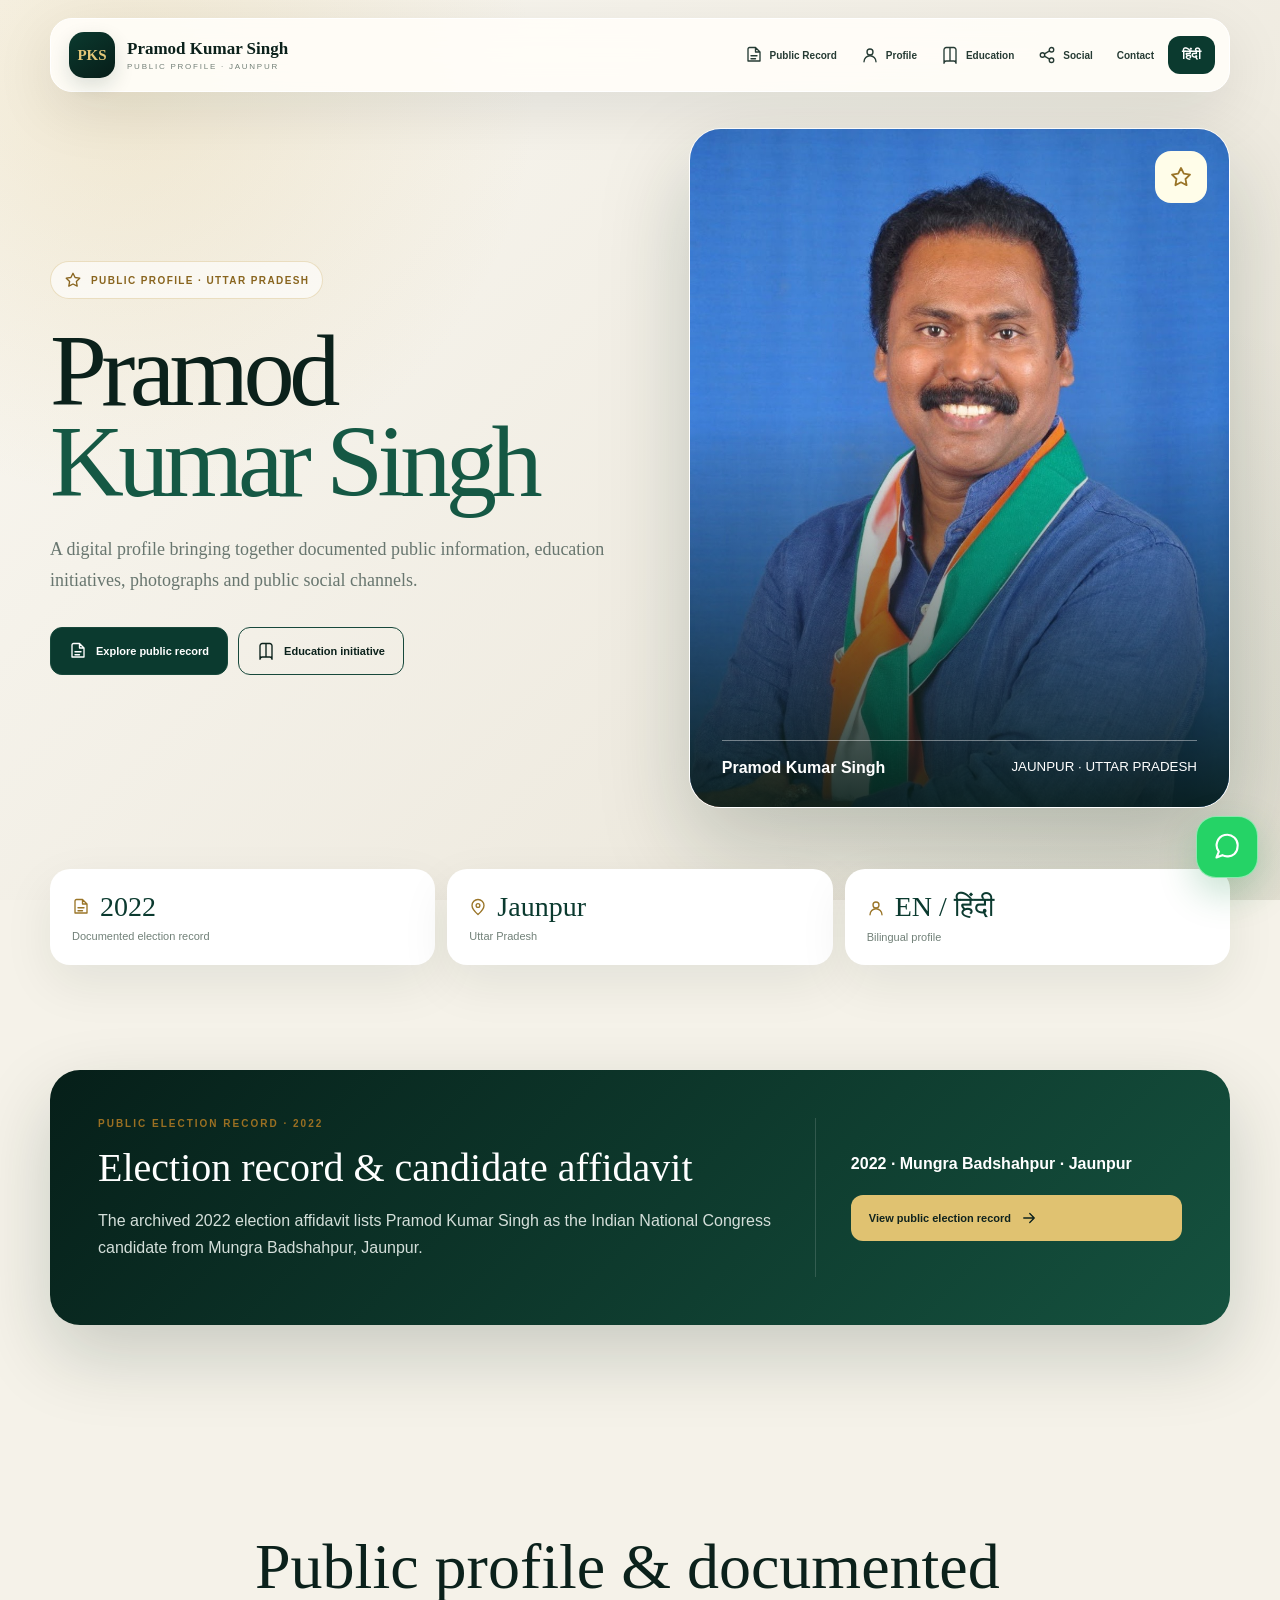
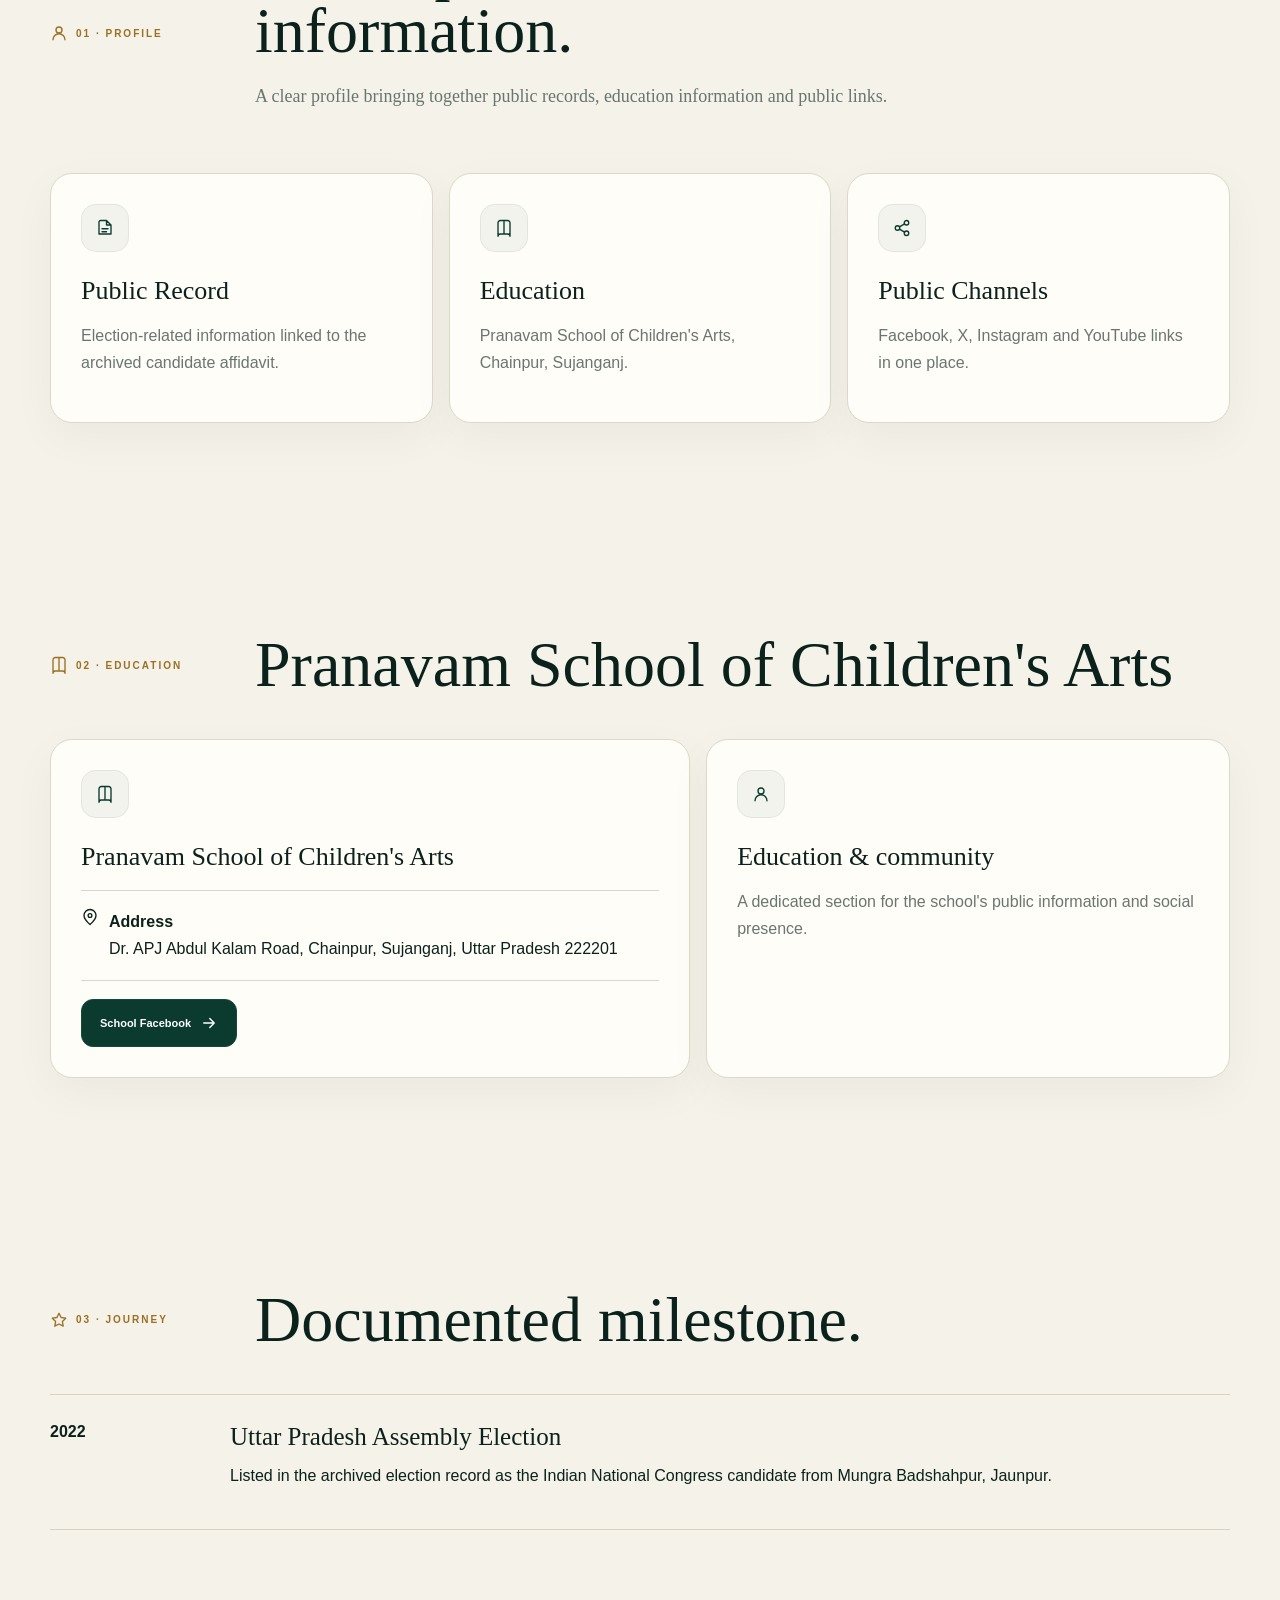
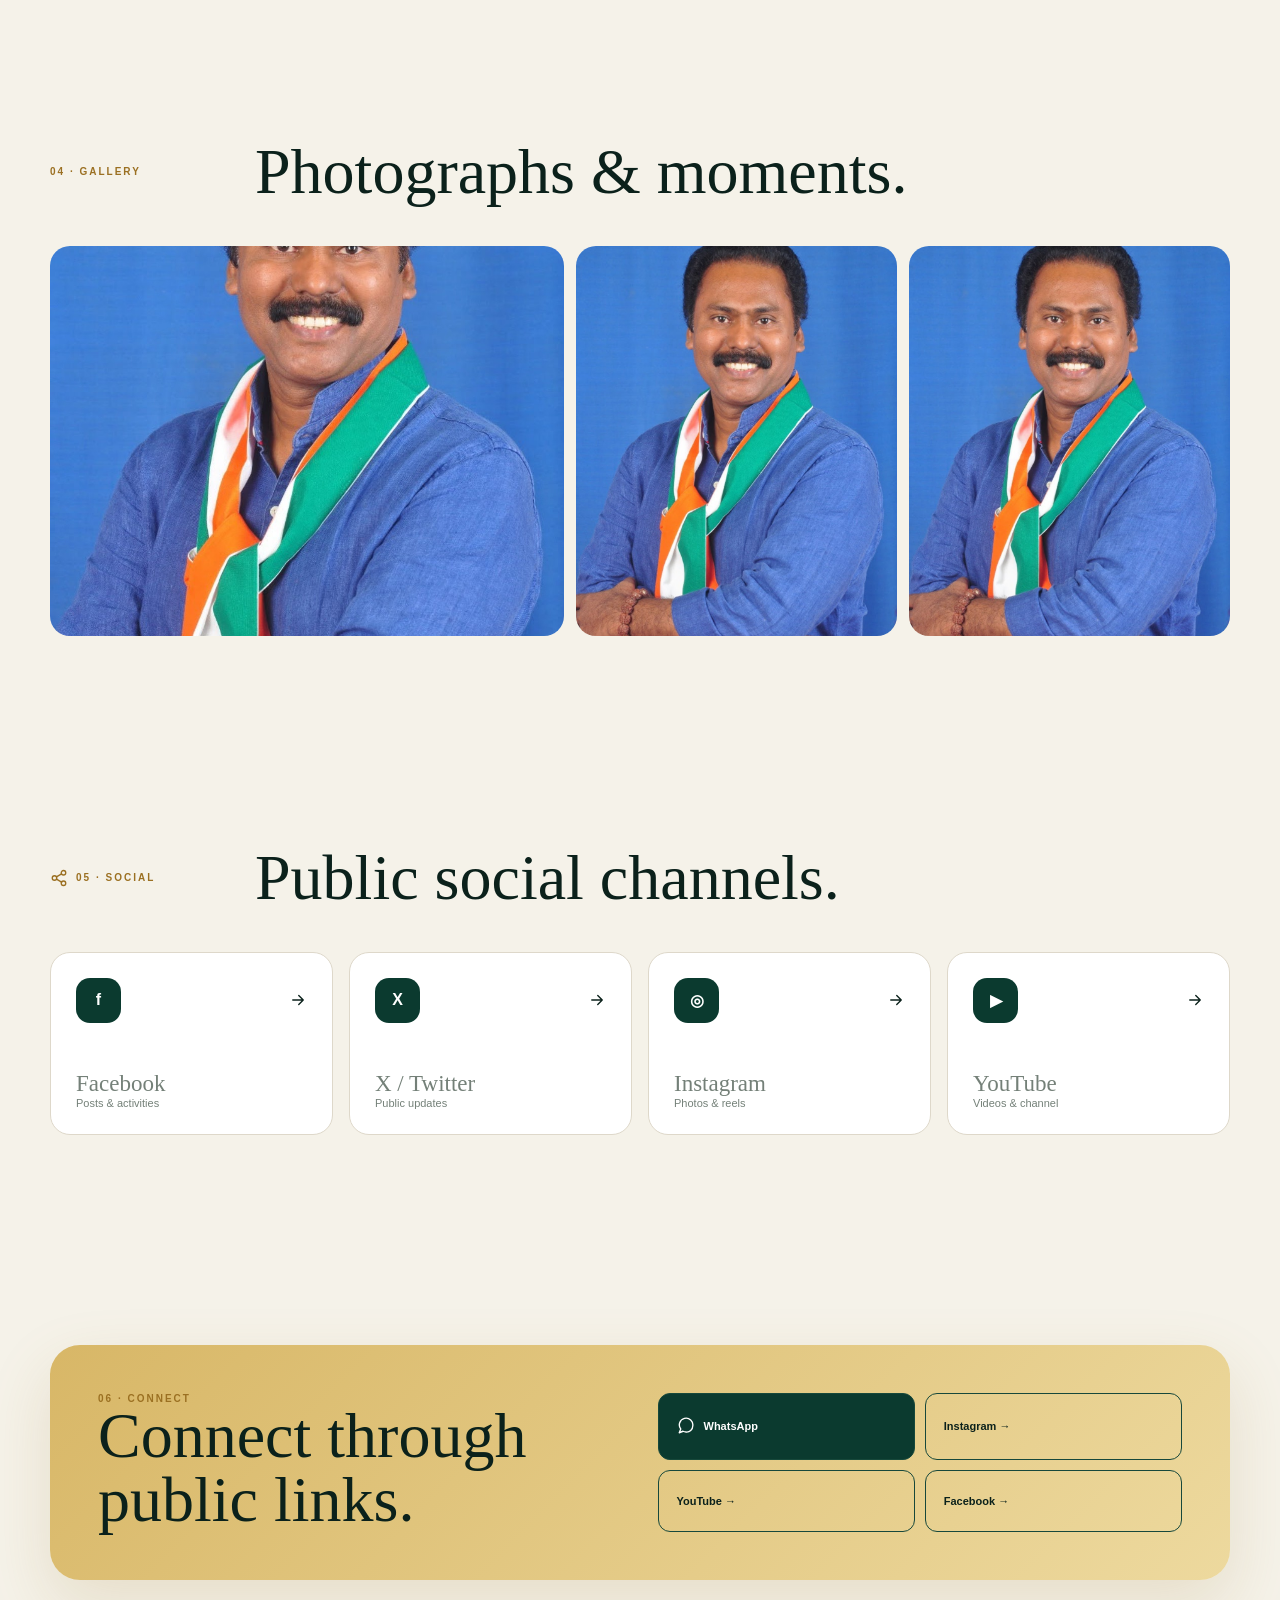
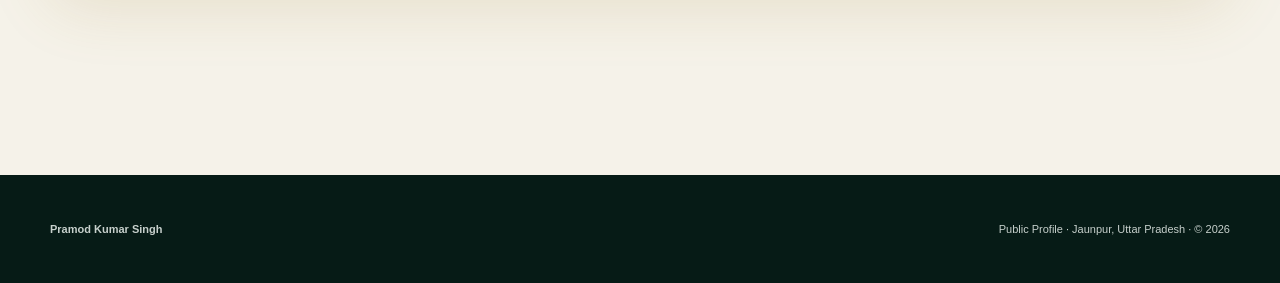
==== commit 5c70905b: "Upgrade interface with premium icon-led design" ====
--- a/index.html
+++ b/index.html
@@ -1 +1 @@
-<!doctype html><html lang="en"><head><meta charset="utf-8"><meta name="viewport" content="width=device-width,initial-scale=1"><title>Pramod Kumar Singh | Public Profile, Jaunpur</title><meta name="description" content="Pramod Kumar Singh public profile from Jaunpur, Uttar Pradesh. Explore documented 2022 election information, Pranavam School of Children's Arts, photographs and public social profiles."><meta name="robots" content="index,follow,max-image-preview:large,max-snippet:-1"><meta name="author" content="Pramod Kumar Singh"><meta name="theme-color" content="#081b17"><link rel="canonical" href="https://pramodkumarsingh.online/"><meta property="og:type" content="profile"><meta property="og:site_name" content="Pramod Kumar Singh"><meta property="og:title" content="Pramod Kumar Singh | Public Profile, Jaunpur"><meta property="og:description" content="Public profile with documented election information, education initiative and public social channels."><meta property="og:url" content="https://pramodkumarsingh.online/"><meta property="og:image" content="https://pramodkumarsingh.online/pramod-kumar-singh.jpg"><meta name="twitter:card" content="summary_large_image"><meta name="twitter:image" content="https://pramodkumarsingh.online/pramod-kumar-singh.jpg"><script type="application/ld+json">{"@context":"https://schema.org","@type":"Person","@id":"https://pramodkumarsingh.online/#person","name":"Pramod Kumar Singh","url":"https://pramodkumarsingh.online/","image":"https://pramodkumarsingh.online/pramod-kumar-singh.jpg","sameAs":["https://www.facebook.com/100070034655239/","https://x.com/pramodksinghinc","https://www.instagram.com/pramodksinghinc","https://youtube.com/@pramodksinghinc"],"address":{"@type":"PostalAddress","addressRegion":"Uttar Pradesh","addressCountry":"IN"}}</script><style>*{box-sizing:border-box}html{scroll-behavior:smooth}body{margin:0;background:#f4f1e9;color:#10231e;font-family:Arial,sans-serif}.wrap{width:min(1180px,calc(100% - 38px));margin:auto}.nav{position:fixed;z-index:50;top:18px;left:50%;transform:translateX(-50%);width:min(1180px,calc(100% - 30px));height:72px;padding:0 18px;display:flex;align-items:center;justify-content:space-between;background:#fffdf8e8;border:1px solid #fff;box-shadow:0 14px 50px #071a151c;backdrop-filter:blur(18px);border-radius:18px}.brand{display:flex;align-items:center;gap:12px}.mark{width:43px;height:43px;border-radius:13px;background:#0c342a;color:#d8b66a;display:grid;place-items:center;font-family:Georgia;font-weight:bold}.brand b{font-family:Georgia;font-size:17px}.brand small{display:block;font-size:8px;letter-spacing:.22em;color:#738078;margin-top:3px}.links{display:flex;align-items:center;gap:22px}.links a{text-decoration:none;font-size:11px;font-weight:800}.lang,.menu{border:0;border-radius:10px;padding:10px 13px;background:#0c342a;color:#fff;font-weight:800;cursor:pointer}.menu{display:none}.hero{min-height:100vh;padding:125px 0 55px;background:radial-gradient(circle at 15% 15%,#e8d9ad 0,transparent 28%),linear-gradient(135deg,#f8f5ed,#e9e4d8)}.heroGrid{display:grid;grid-template-columns:1.03fr .97fr;gap:58px;align-items:center}.eyebrow,.label{font-size:10px;letter-spacing:.25em;font-weight:900;color:#a56b22;text-transform:uppercase}.hero h1{font:400 clamp(60px,8vw,108px)/.88 Georgia,serif;letter-spacing:-.055em;margin:25px 0}.hero h1 span{color:#17513f}.hero p,.lead{font:18px/1.75 Georgia,serif;color:#65726b;max-width:660px}.actions{display:flex;gap:10px;flex-wrap:wrap;margin-top:30px}.btn{display:inline-flex;padding:14px 19px;border-radius:11px;text-decoration:none;font-size:11px;font-weight:900;border:1px solid #17483b;transition:.25s}.btn:hover{transform:translateY(-3px);box-shadow:0 10px 24px #0a30251c}.primary{background:#103d31;color:white}.portrait{position:relative;height:670px;border-radius:28px;overflow:hidden;box-shadow:0 35px 80px #0b281f38}.portrait img{width:100%;height:100%;object-fit:cover;object-position:center top}.portrait:after{content:"";position:absolute;inset:0;background:linear-gradient(0deg,#061b16d9,transparent 55%)}.caption{position:absolute;z-index:2;bottom:28px;left:30px;right:30px;color:#fff;border-top:1px solid #ffffff66;padding-top:17px;display:flex;justify-content:space-between}.stats{display:grid;grid-template-columns:repeat(3,1fr);gap:12px;margin-top:-25px;position:relative;z-index:4}.stat{background:#fff;border-radius:18px;padding:22px;box-shadow:0 18px 50px #0c261b16}.stat strong{font:28px Georgia;color:#17483b}.stat span{display:block;font-size:11px;color:#718078;margin-top:6px}.section{padding:105px 0}.sectionHead{display:grid;grid-template-columns:160px 1fr;gap:35px;margin-bottom:42px}.title{font:400 clamp(42px,5vw,70px)/1 Georgia,serif;margin:0}.record{background:linear-gradient(135deg,#082a22,#174b3d);color:#fff;border-radius:26px;padding:45px;display:grid;grid-template-columns:1.3fr .7fr;gap:35px;box-shadow:0 28px 70px #08251c2d}.record h2{font:40px Georgia;margin:13px 0}.record p{color:#d4dfda;line-height:1.7}.record .side{border-left:1px solid #ffffff25;padding-left:35px;display:flex;flex-direction:column;justify-content:center}.record .side .btn{background:#d9b86b;color:#10231e;border:0;margin-top:22px}.grid3,.socials{display:grid;grid-template-columns:repeat(3,1fr);gap:16px}.card,.feature{background:#fffdf8;border:1px solid #e1dbce;border-radius:20px;padding:30px;box-shadow:0 12px 40px #12261e0b}.card .num{font:42px Georgia;color:#d6c69f}.card h3,.feature h3{font:26px Georgia;margin:25px 0 10px}.card p,.feature p{color:#6a766f;line-height:1.7}.featureGrid{display:grid;grid-template-columns:1.1fr .9fr;gap:16px}.address{padding:17px 0;border-top:1px solid #ddd5c6;border-bottom:1px solid #ddd5c6;margin:18px 0;line-height:1.7}.timeline{border-top:1px solid #d8d1c4}.step{display:grid;grid-template-columns:150px 1fr;gap:30px;padding:28px 0;border-bottom:1px solid #d8d1c4}.step h3{font:25px Georgia;margin:0 0 8px}.gallery{display:grid;grid-template-columns:1.6fr 1fr 1fr;gap:12px}.gallery img{width:100%;height:390px;object-fit:cover;border-radius:18px}.socials{grid-template-columns:repeat(4,1fr)}.social{background:#fff;border-radius:18px;padding:25px;min-height:150px;text-decoration:none;border:1px solid #e1dbce;transition:.25s}.social:hover{transform:translateY(-5px);box-shadow:0 18px 40px #102a2017}.social b{font:24px Georgia}.social span{display:block;color:#748078;font-size:11px;margin-top:55px}.contact{background:#d9b86b;border-radius:26px;padding:45px;display:grid;grid-template-columns:1fr 1fr;gap:35px}.contactBtns{display:grid;grid-template-columns:1fr 1fr;gap:10px}.reveal{opacity:0;transform:translateY(22px);transition:.7s}.reveal.show{opacity:1;transform:none}.wa{position:fixed;z-index:45;right:22px;bottom:22px;width:58px;height:58px;border-radius:18px;background:#25d366;color:#fff;display:grid;place-items:center;text-decoration:none;font-weight:900;box-shadow:0 12px 35px #0003}footer{background:#071d18;color:#c7d0cc;padding:45px 0;margin-top:90px}.foot{display:flex;justify-content:space-between;gap:20px;flex-wrap:wrap;font-size:11px}@media(max-width:900px){.links{display:none;position:absolute;top:78px;left:0;right:0;background:#fff;padding:24px;border-radius:18px;flex-direction:column;box-shadow:0 20px 40px #0002}.links.open{display:flex}.menu{display:block}.heroGrid,.record,.sectionHead,.featureGrid,.contact{grid-template-columns:1fr}.portrait{height:550px}.stats,.grid3,.socials,.gallery{grid-template-columns:1fr}.record .side{border-left:0;border-top:1px solid #ffffff25;padding:25px 0 0}.step{grid-template-columns:1fr}.contactBtns{grid-template-columns:1fr}.section{padding:75px 0}.gallery img{height:330px}}</style></head><body><nav class="nav"><div class="brand"><div class="mark">PKS</div><div><b>Pramod Kumar Singh</b><small data-en="PUBLIC PROFILE · JAUNPUR" data-hi="सार्वजनिक परिचय · जौनपुर">PUBLIC PROFILE · JAUNPUR</small></div></div><div class="links" id="navLinks"><a href="#record" data-en="Public Record" data-hi="सार्वजनिक रिकॉर्ड">Public Record</a><a href="#profile" data-en="Profile" data-hi="परिचय">Profile</a><a href="#education" data-en="Education" data-hi="शिक्षा">Education</a><a href="#social" data-en="Social" data-hi="सोशल">Social</a><a href="#contact" data-en="Contact" data-hi="संपर्क">Contact</a><button class="lang" id="langBtn" onclick="toggleLang()">हिंदी</button></div><button class="menu" onclick="menu()">☰</button></nav><header class="hero"><div class="wrap heroGrid"><div><div class="eyebrow" data-en="PUBLIC PROFILE · UTTAR PRADESH" data-hi="सार्वजनिक परिचय · उत्तर प्रदेश">PUBLIC PROFILE · UTTAR PRADESH</div><h1>Pramod<br><span>Kumar Singh</span></h1><p data-en="A digital profile bringing together documented public information, education initiatives, photographs and public social channels." data-hi="दर्ज सार्वजनिक जानकारी, शिक्षा पहल, तस्वीरें और सार्वजनिक सोशल चैनलों को एक स्थान पर प्रस्तुत करने वाली डिजिटल प्रोफ़ाइल।">A digital profile bringing together documented public information, education initiatives, photographs and public social channels.</p><div class="actions"><a class="btn primary" href="#record" data-en="Explore public record" data-hi="सार्वजनिक रिकॉर्ड देखें">Explore public record</a><a class="btn" href="#education" data-en="Education initiative" data-hi="शिक्षा पहल">Education initiative</a></div></div><div class="portrait"><img src="pramod-kumar-singh.jpg" alt="Pramod Kumar Singh, Jaunpur public profile" fetchpriority="high"><div class="caption"><b>Pramod Kumar Singh</b><small>JAUNPUR · UTTAR PRADESH</small></div></div></div></header><main class="wrap"><div class="stats reveal"><div class="stat"><strong>2022</strong><span data-en="Documented election record" data-hi="दर्ज चुनाव रिकॉर्ड">Documented election record</span></div><div class="stat"><strong>Jaunpur</strong><span data-en="Uttar Pradesh" data-hi="उत्तर प्रदेश">Uttar Pradesh</span></div><div class="stat"><strong>EN / हिंदी</strong><span data-en="Bilingual profile" data-hi="द्विभाषी प्रोफ़ाइल">Bilingual profile</span></div></div><section id="record" class="section reveal"><div class="record"><div><div class="label" data-en="PUBLIC ELECTION RECORD · 2022" data-hi="सार्वजनिक चुनाव रिकॉर्ड · 2022">PUBLIC ELECTION RECORD · 2022</div><h2 data-en="Election record & candidate affidavit" data-hi="चुनाव रिकॉर्ड और उम्मीदवार शपथपत्र">Election record & candidate affidavit</h2><p data-en="The archived 2022 election affidavit lists Pramod Kumar Singh as the Indian National Congress candidate from Mungra Badshahpur, Jaunpur." data-hi="संग्रहीत 2022 चुनाव शपथपत्र में प्रमोद कुमार सिंह को मुंगरा बादशाहपुर, जौनपुर से भारतीय राष्ट्रीय कांग्रेस के उम्मीदवार के रूप में दर्ज किया गया है।">The archived 2022 election affidavit lists Pramod Kumar Singh as the Indian National Congress candidate from Mungra Badshahpur, Jaunpur.</p></div><div class="side"><b>2022 · Mungra Badshahpur · Jaunpur</b><a class="btn" target="_blank" rel="noopener" href="https://www.myneta.info/uttarpradesh2022/candidate.php?candidate_id=4713" data-en="View public election record →" data-hi="सार्वजनिक चुनाव रिकॉर्ड देखें →">View public election record →</a></div></div></section><section id="profile" class="section reveal"><div class="sectionHead"><div class="label">01 · PROFILE</div><div><h2 class="title" data-en="Public profile & documented information." data-hi="सार्वजनिक परिचय और दर्ज जानकारी।">Public profile & documented information.</h2><p class="lead" data-en="A clear, accessible profile bringing together public records, education information and verified public links." data-hi="सार्वजनिक रिकॉर्ड, शिक्षा जानकारी और सार्वजनिक लिंक को एक साथ प्रस्तुत करने वाली स्पष्ट प्रोफ़ाइल।">A clear, accessible profile bringing together public records, education information and verified public links.</p></div></div><div class="grid3"><article class="card"><div class="num">01</div><h3 data-en="Public Record" data-hi="सार्वजनिक रिकॉर्ड">Public Record</h3><p data-en="Election-related information linked to the archived candidate affidavit." data-hi="संग्रहीत उम्मीदवार शपथपत्र से जुड़ी चुनाव संबंधी जानकारी।">Election-related information linked to the archived candidate affidavit.</p></article><article class="card"><div class="num">02</div><h3 data-en="Education" data-hi="शिक्षा">Education</h3><p>Pranavam School of Children's Arts, Chainpur, Sujanganj.</p></article><article class="card"><div class="num">03</div><h3 data-en="Public Channels" data-hi="सार्वजनिक चैनल">Public Channels</h3><p data-en="Facebook, X, Instagram and YouTube links in one place." data-hi="Facebook, X, Instagram और YouTube लिंक एक ही स्थान पर।">Facebook, X, Instagram and YouTube links in one place.</p></article></div></section><section id="education" class="section reveal"><div class="sectionHead"><div class="label">02 · EDUCATION</div><h2 class="title">Pranavam School of Children's Arts</h2></div><div class="featureGrid"><div class="feature"><div class="label" data-en="EDUCATION INITIATIVE" data-hi="शिक्षा पहल">EDUCATION INITIATIVE</div><h3>Pranavam School of Children's Arts</h3><div class="address"><b data-en="Address" data-hi="पता">Address</b><br>Dr. APJ Abdul Kalam Road, Chainpur, Sujanganj, Uttar Pradesh 222201</div><a class="btn primary" target="_blank" rel="noopener" href="https://www.facebook.com/share/19Sr4gL31t/?mibextid=wwXIfr">School Facebook →</a></div><div class="feature"><div class="label" data-en="SCHOOL PROFILE" data-hi="स्कूल परिचय">SCHOOL PROFILE</div><h3 data-en="Education & community" data-hi="शिक्षा और समुदाय">Education & community</h3><p data-en="A dedicated section for the school's public information and social presence." data-hi="स्कूल की सार्वजनिक जानकारी और सोशल उपस्थिति के लिए समर्पित सेक्शन।">A dedicated section for the school's public information and social presence.</p></div></div></section><section class="section reveal"><div class="sectionHead"><div class="label">03 · JOURNEY</div><h2 class="title" data-en="Documented milestone." data-hi="दर्ज महत्वपूर्ण पड़ाव।">Documented milestone.</h2></div><div class="timeline"><div class="step"><strong>2022</strong><div><h3 data-en="Uttar Pradesh Assembly Election" data-hi="उत्तर प्रदेश विधानसभा चुनाव">Uttar Pradesh Assembly Election</h3><p data-en="Listed in the archived election record as the Indian National Congress candidate from Mungra Badshahpur, Jaunpur." data-hi="संग्रहीत चुनाव रिकॉर्ड में मुंगरा बादशाहपुर, जौनपुर से भारतीय राष्ट्रीय कांग्रेस उम्मीदवार के रूप में दर्ज।">Listed in the archived election record as the Indian National Congress candidate from Mungra Badshahpur, Jaunpur.</p></div></div></div></section><section class="section reveal"><div class="sectionHead"><div class="label">04 · GALLERY</div><h2 class="title" data-en="Photographs & moments." data-hi="तस्वीरें और क्षण।">Photographs & moments.</h2></div><div class="gallery"><img src="pramod-kumar-singh.jpg" alt="Pramod Kumar Singh public profile photograph" loading="lazy"><img src="pramod-kumar-singh.jpg" alt="Pramod Kumar Singh photograph" loading="lazy"><img src="pramod-kumar-singh.jpg" alt="Pramod Kumar Singh Jaunpur photograph" loading="lazy"></div></section><section id="social" class="section reveal"><div class="sectionHead"><div class="label">05 · SOCIAL</div><h2 class="title" data-en="Public social channels." data-hi="सार्वजनिक सोशल चैनल।">Public social channels.</h2></div><div class="socials"><a class="social" target="_blank" rel="me noopener" href="https://www.facebook.com/100070034655239/"><b>Facebook</b><span>Posts & activities →</span></a><a class="social" target="_blank" rel="me noopener" href="https://x.com/pramodksinghinc"><b>X / Twitter</b><span>Public updates →</span></a><a class="social" target="_blank" rel="me noopener" href="https://www.instagram.com/pramodksinghinc"><b>Instagram</b><span>Photos & reels →</span></a><a class="social" target="_blank" rel="me noopener" href="https://youtube.com/@pramodksinghinc"><b>YouTube</b><span>Videos & channel →</span></a></div></section><section id="contact" class="section reveal"><div class="contact"><div><div class="label">06 · CONNECT</div><h2 class="title" data-en="Connect through public links." data-hi="सार्वजनिक लिंक से संपर्क करें।">Connect through public links.</h2></div><div class="contactBtns"><a class="btn primary" target="_blank" rel="noopener" href="https://wa.me/918931910000">WhatsApp →</a><a class="btn" target="_blank" rel="noopener" href="https://www.instagram.com/pramodksinghinc">Instagram →</a><a class="btn" target="_blank" rel="noopener" href="https://youtube.com/@pramodksinghinc">YouTube →</a><a class="btn" target="_blank" rel="noopener" href="https://www.facebook.com/100070034655239/">Facebook →</a></div></div></section></main><footer><div class="wrap foot"><b>Pramod Kumar Singh</b><span>Public Profile · Jaunpur, Uttar Pradesh · English / हिंदी · © 2026</span></div></footer><a class="wa" href="https://wa.me/918931910000" target="_blank" rel="noopener" aria-label="WhatsApp">WA</a><script>const io=new IntersectionObserver(es=>es.forEach(e=>{if(e.isIntersecting)e.target.classList.add('show')}),{threshold:.08});document.querySelectorAll('.reveal').forEach(x=>io.observe(x));function menu(){document.getElementById('navLinks').classList.toggle('open')}document.querySelectorAll('#navLinks a').forEach(a=>a.onclick=()=>document.getElementById('navLinks').classList.remove('open'));function setLang(l){document.documentElement.lang=l;document.querySelectorAll('[data-en]').forEach(el=>el.textContent=l==='hi'?el.dataset.hi:el.dataset.en);document.getElementById('langBtn').textContent=l==='hi'?'English':'हिंदी';localStorage.setItem('pks-lang',l)}function toggleLang(){setLang(document.documentElement.lang==='hi'?'en':'hi')}setLang(localStorage.getItem('pks-lang')==='hi'?'hi':'en');</script></body></html>+<!doctype html><html lang="en"><head><meta charset="utf-8"><meta name="viewport" content="width=device-width,initial-scale=1"><title>Pramod Kumar Singh | Public Profile, Jaunpur</title><meta name="description" content="Pramod Kumar Singh public profile from Jaunpur, Uttar Pradesh. Documented 2022 election information, education initiative and public social profiles."><meta name="robots" content="index,follow,max-image-preview:large,max-snippet:-1"><meta name="author" content="Pramod Kumar Singh"><meta name="theme-color" content="#071d18"><link rel="canonical" href="https://pramodkumarsingh.online/"><meta property="og:type" content="profile"><meta property="og:site_name" content="Pramod Kumar Singh"><meta property="og:title" content="Pramod Kumar Singh | Public Profile, Jaunpur"><meta property="og:url" content="https://pramodkumarsingh.online/"><meta property="og:image" content="https://pramodkumarsingh.online/pramod-kumar-singh.jpg"><meta name="twitter:card" content="summary_large_image"><script type="application/ld+json">{"@context":"https://schema.org","@type":"Person","@id":"https://pramodkumarsingh.online/#person","name":"Pramod Kumar Singh","url":"https://pramodkumarsingh.online/","image":"https://pramodkumarsingh.online/pramod-kumar-singh.jpg","sameAs":["https://www.facebook.com/100070034655239/","https://x.com/pramodksinghinc","https://www.instagram.com/pramodksinghinc","https://youtube.com/@pramodksinghinc"],"address":{"@type":"PostalAddress","addressRegion":"Uttar Pradesh","addressCountry":"IN"}}</script><style>:root{--ink:#0b211b;--green:#0b3a2f;--gold:#c8a75c;--paper:#f5f2e9;--white:#fffdf8;--muted:#68766f;--line:#ded8ca}*{box-sizing:border-box}html{scroll-behavior:smooth}body{margin:0;background:var(--paper);color:var(--ink);font-family:Arial,sans-serif}.wrap{width:min(1180px,calc(100% - 38px));margin:auto}.icon{width:18px;height:18px;fill:none;stroke:currentColor;stroke-width:1.8;stroke-linecap:round;stroke-linejoin:round}.nav{position:fixed;z-index:50;top:18px;left:50%;transform:translateX(-50%);width:min(1180px,calc(100% - 30px));min-height:74px;padding:0 14px 0 18px;display:flex;align-items:center;justify-content:space-between;background:#fffdf8ed;border:1px solid #fff;box-shadow:0 18px 60px #071a1518;backdrop-filter:blur(20px);border-radius:22px}.brand{display:flex;align-items:center;gap:12px}.mark{width:46px;height:46px;border-radius:15px;background:linear-gradient(145deg,#0b3a2f,#071d18);color:#e4c779;display:grid;place-items:center;font:700 15px Georgia;box-shadow:0 8px 20px #0a302524}.brand b{font:600 17px Georgia}.brand small{display:block;font-size:8px;letter-spacing:.22em;color:#738078;margin-top:3px}.links{display:flex;align-items:center;gap:4px}.links a{display:flex;align-items:center;gap:7px;padding:10px;border-radius:10px;text-decoration:none;font-size:10px;font-weight:800;color:#263b34}.links a:hover{background:#0b3a2f0c;color:var(--green)}.lang,.menu{border:0;border-radius:12px;padding:11px 14px;background:var(--green);color:#fff;font-weight:800;cursor:pointer}.menu{display:none}.hero{min-height:100vh;padding:128px 0 70px;background:radial-gradient(circle at 10% 10%,#d9bd7840 0,transparent 29%),radial-gradient(circle at 90% 80%,#0b3a2f12 0,transparent 30%),linear-gradient(135deg,#faf8f2,#e9e4d7)}.heroGrid{display:grid;grid-template-columns:1.03fr .97fr;gap:64px;align-items:center}.badge{display:inline-flex;align-items:center;gap:9px;padding:9px 13px;border:1px solid #c8a75c55;border-radius:999px;background:#fff9;color:#89651f;font-size:10px;letter-spacing:.14em;font-weight:900}.hero h1{font:400 clamp(60px,8vw,108px)/.88 Georgia,serif;letter-spacing:-.055em;margin:27px 0}.hero h1 span{color:#155844}.hero p,.lead{font:18px/1.75 Georgia,serif;color:var(--muted);max-width:660px}.actions{display:flex;gap:10px;flex-wrap:wrap;margin-top:30px}.btn{display:inline-flex;align-items:center;gap:9px;padding:14px 18px;border-radius:12px;text-decoration:none;font-size:11px;font-weight:900;border:1px solid #17483b;transition:.25s;color:var(--ink)}.btn:hover{transform:translateY(-3px);box-shadow:0 12px 28px #0a30251c}.primary{background:var(--green);color:white}.portrait{position:relative;height:680px;border-radius:32px;overflow:hidden;box-shadow:0 38px 90px #0b281f35;border:1px solid #fff}.portrait img{width:100%;height:100%;object-fit:cover;object-position:center top}.portrait:after{content:"";position:absolute;inset:0;background:linear-gradient(0deg,#061b16e8,transparent 58%)}.portraitTag{position:absolute;z-index:3;top:22px;right:22px;width:52px;height:52px;border-radius:16px;background:#fffde9;display:grid;place-items:center;color:#9a7528}.caption{position:absolute;z-index:2;bottom:30px;left:32px;right:32px;color:#fff;border-top:1px solid #ffffff66;padding-top:18px;display:flex;justify-content:space-between}.stats{display:grid;grid-template-columns:repeat(3,1fr);gap:12px;margin-top:-31px;position:relative;z-index:4}.stat{background:#fff;border-radius:20px;padding:22px;box-shadow:0 18px 50px #0c261b14}.statTop{display:flex;align-items:center;gap:10px;color:#9a7528}.stat strong{font:28px Georgia;color:var(--green)}.stat span{display:block;font-size:11px;color:#718078;margin-top:7px}.section{padding:105px 0}.sectionHead{display:grid;grid-template-columns:170px 1fr;gap:35px;margin-bottom:42px}.label{display:flex;align-items:center;gap:8px;font-size:10px;letter-spacing:.2em;font-weight:900;color:#9b7022;text-transform:uppercase}.title{font:400 clamp(42px,5vw,70px)/1 Georgia,serif;margin:0}.record{position:relative;overflow:hidden;background:linear-gradient(135deg,#061f19,#15523f);color:#fff;border-radius:30px;padding:48px;display:grid;grid-template-columns:1.3fr .7fr;gap:35px;box-shadow:0 30px 75px #08251c30}.record h2{font:40px Georgia;margin:15px 0}.record p{color:#d4dfda;line-height:1.7}.record .side{border-left:1px solid #ffffff25;padding-left:35px;display:flex;flex-direction:column;justify-content:center}.record .side .btn{background:#e0c271;color:#10231e;border:0;margin-top:22px}.grid3,.socials{display:grid;grid-template-columns:repeat(3,1fr);gap:16px}.card,.feature{background:var(--white);border:1px solid var(--line);border-radius:22px;padding:30px;box-shadow:0 14px 45px #12261e0b;transition:.25s}.card:hover,.feature:hover{transform:translateY(-5px);box-shadow:0 22px 55px #12261e14}.icoBox{width:48px;height:48px;border-radius:15px;background:#0b3a2f0d;color:var(--green);display:grid;place-items:center;border:1px solid #0b3a2f12}.card h3,.feature h3{font:26px Georgia;margin:24px 0 10px}.card p,.feature p{color:#6a766f;line-height:1.7}.featureGrid{display:grid;grid-template-columns:1.1fr .9fr;gap:16px}.address{display:flex;gap:10px;padding:17px 0;border-top:1px solid #ddd5c6;border-bottom:1px solid #ddd5c6;margin:18px 0;line-height:1.7}.timeline{border-top:1px solid #d8d1c4}.step{display:grid;grid-template-columns:150px 1fr;gap:30px;padding:28px 0;border-bottom:1px solid #d8d1c4}.step h3{font:25px Georgia;margin:0 0 8px}.gallery{display:grid;grid-template-columns:1.6fr 1fr 1fr;gap:12px}.gallery img{width:100%;height:390px;object-fit:cover;border-radius:20px;transition:.3s}.gallery img:hover{transform:translateY(-5px)}.socials{grid-template-columns:repeat(4,1fr)}.social{background:#fff;border-radius:20px;padding:25px;min-height:170px;text-decoration:none;border:1px solid var(--line);transition:.25s;color:var(--ink)}.social:hover{transform:translateY(-6px);box-shadow:0 20px 45px #102a2017;border-color:#c8a75c80}.socialHead{display:flex;align-items:center;justify-content:space-between}.socialIcon{width:45px;height:45px;border-radius:14px;background:var(--green);color:#fff;display:grid;place-items:center;font-weight:900}.social b{font:23px Georgia}.social span{display:block;color:#748078;font-size:11px;margin-top:48px}.contact{background:linear-gradient(135deg,#d8b767,#edd99e);border-radius:30px;padding:48px;display:grid;grid-template-columns:1fr 1fr;gap:35px;box-shadow:0 25px 65px #9c79282a}.contactBtns{display:grid;grid-template-columns:1fr 1fr;gap:10px}.reveal{opacity:0;transform:translateY(22px);transition:.7s}.reveal.show{opacity:1;transform:none}.wa{position:fixed;z-index:45;right:22px;bottom:22px;width:62px;height:62px;border-radius:20px;background:#25d366;color:#fff;display:grid;place-items:center;text-decoration:none;box-shadow:0 14px 38px #087d393f;border:1px solid #ffffff77}footer{background:#061b16;color:#c7d0cc;padding:48px 0;margin-top:90px}.foot{display:flex;justify-content:space-between;gap:20px;flex-wrap:wrap;font-size:11px}@media(max-width:900px){.links{display:none;position:absolute;top:80px;left:0;right:0;background:#fff;padding:18px;border-radius:18px;flex-direction:column;align-items:stretch;box-shadow:0 20px 40px #0002}.links.open{display:flex}.menu{display:block}.heroGrid,.record,.sectionHead,.featureGrid,.contact{grid-template-columns:1fr}.portrait{height:550px}.stats,.grid3,.socials,.gallery{grid-template-columns:1fr}.record .side{border-left:0;border-top:1px solid #ffffff25;padding:25px 0 0}.step{grid-template-columns:1fr}.contactBtns{grid-template-columns:1fr}.section{padding:75px 0}.gallery img{height:330px}}</style></head><body><svg style="display:none"><symbol id="file" viewBox="0 0 24 24"><path d="M14 2H6a2 2 0 0 0-2 2v16h16V8zM14 2v6h6M8 13h8M8 17h6"/></symbol><symbol id="user" viewBox="0 0 24 24"><circle cx="12" cy="8" r="4"/><path d="M4 21a8 8 0 0 1 16 0"/></symbol><symbol id="book" viewBox="0 0 24 24"><path d="M4 5a3 3 0 0 1 3-3h5v18H7a3 3 0 0 0-3 3zM20 5a3 3 0 0 0-3-3h-5v18h5a3 3 0 0 1 3 3z"/></symbol><symbol id="share" viewBox="0 0 24 24"><circle cx="18" cy="5" r="3"/><circle cx="6" cy="12" r="3"/><circle cx="18" cy="19" r="3"/><path d="m8.6 10.5 6.8-4M8.6 13.5l6.8 4"/></symbol><symbol id="pin" viewBox="0 0 24 24"><path d="M20 10c0 5-8 12-8 12S4 15 4 10a8 8 0 1 1 16 0z"/><circle cx="12" cy="10" r="2.5"/></symbol><symbol id="arrow" viewBox="0 0 24 24"><path d="M5 12h14M13 6l6 6-6 6"/></symbol><symbol id="star" viewBox="0 0 24 24"><path d="m12 3 2.8 5.7 6.2.9-4.5 4.4 1.1 6.2-5.6-2.9-5.6 2.9 1.1-6.2L3 9.6l6.2-.9z"/></symbol><symbol id="chat" viewBox="0 0 24 24"><path d="M21 12a8 8 0 0 1-9 8 9 9 0 0 1-4-1l-5 2 2-5a9 9 0 1 1 16-4z"/></symbol></svg><nav class="nav"><div class="brand"><div class="mark">PKS</div><div><b>Pramod Kumar Singh</b><small>PUBLIC PROFILE · JAUNPUR</small></div></div><div class="links" id="navLinks"><a href="#record"><svg class="icon"><use href="#file"/></svg>Public Record</a><a href="#profile"><svg class="icon"><use href="#user"/></svg>Profile</a><a href="#education"><svg class="icon"><use href="#book"/></svg>Education</a><a href="#social"><svg class="icon"><use href="#share"/></svg>Social</a><a href="#contact">Contact</a><button class="lang" id="langBtn" onclick="toggleLang()">हिंदी</button></div><button class="menu" onclick="menu()">☰</button></nav><header class="hero"><div class="wrap heroGrid"><div><div class="badge"><svg class="icon"><use href="#star"/></svg>PUBLIC PROFILE · UTTAR PRADESH</div><h1>Pramod<br><span>Kumar Singh</span></h1><p>A digital profile bringing together documented public information, education initiatives, photographs and public social channels.</p><div class="actions"><a class="btn primary" href="#record"><svg class="icon"><use href="#file"/></svg>Explore public record</a><a class="btn" href="#education"><svg class="icon"><use href="#book"/></svg>Education initiative</a></div></div><div class="portrait"><img src="pramod-kumar-singh.jpg" alt="Pramod Kumar Singh, Jaunpur public profile" fetchpriority="high"><div class="portraitTag"><svg class="icon" style="width:24px;height:24px"><use href="#star"/></svg></div><div class="caption"><b>Pramod Kumar Singh</b><small>JAUNPUR · UTTAR PRADESH</small></div></div></div></header><main class="wrap"><div class="stats reveal"><div class="stat"><div class="statTop"><svg class="icon"><use href="#file"/></svg><strong>2022</strong></div><span>Documented election record</span></div><div class="stat"><div class="statTop"><svg class="icon"><use href="#pin"/></svg><strong>Jaunpur</strong></div><span>Uttar Pradesh</span></div><div class="stat"><div class="statTop"><svg class="icon"><use href="#user"/></svg><strong>EN / हिंदी</strong></div><span>Bilingual profile</span></div></div><section id="record" class="section reveal"><div class="record"><div><div class="label">PUBLIC ELECTION RECORD · 2022</div><h2>Election record & candidate affidavit</h2><p>The archived 2022 election affidavit lists Pramod Kumar Singh as the Indian National Congress candidate from Mungra Badshahpur, Jaunpur.</p></div><div class="side"><b>2022 · Mungra Badshahpur · Jaunpur</b><a class="btn" target="_blank" rel="noopener" href="https://www.myneta.info/uttarpradesh2022/candidate.php?candidate_id=4713">View public election record <svg class="icon"><use href="#arrow"/></svg></a></div></div></section><section id="profile" class="section reveal"><div class="sectionHead"><div class="label"><svg class="icon"><use href="#user"/></svg>01 · PROFILE</div><div><h2 class="title">Public profile & documented information.</h2><p class="lead">A clear profile bringing together public records, education information and public links.</p></div></div><div class="grid3"><article class="card"><div class="icoBox"><svg class="icon"><use href="#file"/></svg></div><h3>Public Record</h3><p>Election-related information linked to the archived candidate affidavit.</p></article><article class="card"><div class="icoBox"><svg class="icon"><use href="#book"/></svg></div><h3>Education</h3><p>Pranavam School of Children's Arts, Chainpur, Sujanganj.</p></article><article class="card"><div class="icoBox"><svg class="icon"><use href="#share"/></svg></div><h3>Public Channels</h3><p>Facebook, X, Instagram and YouTube links in one place.</p></article></div></section><section id="education" class="section reveal"><div class="sectionHead"><div class="label"><svg class="icon"><use href="#book"/></svg>02 · EDUCATION</div><h2 class="title">Pranavam School of Children's Arts</h2></div><div class="featureGrid"><div class="feature"><div class="icoBox"><svg class="icon"><use href="#book"/></svg></div><h3>Pranavam School of Children's Arts</h3><div class="address"><svg class="icon"><use href="#pin"/></svg><div><b>Address</b><br>Dr. APJ Abdul Kalam Road, Chainpur, Sujanganj, Uttar Pradesh 222201</div></div><a class="btn primary" target="_blank" rel="noopener" href="https://www.facebook.com/share/19Sr4gL31t/?mibextid=wwXIfr">School Facebook <svg class="icon"><use href="#arrow"/></svg></a></div><div class="feature"><div class="icoBox"><svg class="icon"><use href="#user"/></svg></div><h3>Education & community</h3><p>A dedicated section for the school's public information and social presence.</p></div></div></section><section class="section reveal"><div class="sectionHead"><div class="label"><svg class="icon"><use href="#star"/></svg>03 · JOURNEY</div><h2 class="title">Documented milestone.</h2></div><div class="timeline"><div class="step"><strong>2022</strong><div><h3>Uttar Pradesh Assembly Election</h3><p>Listed in the archived election record as the Indian National Congress candidate from Mungra Badshahpur, Jaunpur.</p></div></div></div></section><section class="section reveal"><div class="sectionHead"><div class="label">04 · GALLERY</div><h2 class="title">Photographs & moments.</h2></div><div class="gallery"><img src="pramod-kumar-singh.jpg" alt="Pramod Kumar Singh public profile photograph"><img src="pramod-kumar-singh.jpg" alt="Pramod Kumar Singh photograph"><img src="pramod-kumar-singh.jpg" alt="Pramod Kumar Singh Jaunpur photograph"></div></section><section id="social" class="section reveal"><div class="sectionHead"><div class="label"><svg class="icon"><use href="#share"/></svg>05 · SOCIAL</div><h2 class="title">Public social channels.</h2></div><div class="socials"><a class="social" target="_blank" rel="me noopener" href="https://www.facebook.com/100070034655239/"><div class="socialHead"><div class="socialIcon">f</div><svg class="icon"><use href="#arrow"/></svg></div><span><b>Facebook</b><br>Posts & activities</span></a><a class="social" target="_blank" rel="me noopener" href="https://x.com/pramodksinghinc"><div class="socialHead"><div class="socialIcon">X</div><svg class="icon"><use href="#arrow"/></svg></div><span><b>X / Twitter</b><br>Public updates</span></a><a class="social" target="_blank" rel="me noopener" href="https://www.instagram.com/pramodksinghinc"><div class="socialHead"><div class="socialIcon">◎</div><svg class="icon"><use href="#arrow"/></svg></div><span><b>Instagram</b><br>Photos & reels</span></a><a class="social" target="_blank" rel="me noopener" href="https://youtube.com/@pramodksinghinc"><div class="socialHead"><div class="socialIcon">▶</div><svg class="icon"><use href="#arrow"/></svg></div><span><b>YouTube</b><br>Videos & channel</span></a></div></section><section id="contact" class="section reveal"><div class="contact"><div><div class="label">06 · CONNECT</div><h2 class="title">Connect through public links.</h2></div><div class="contactBtns"><a class="btn primary" target="_blank" rel="noopener" href="https://wa.me/918931910000"><svg class="icon"><use href="#chat"/></svg>WhatsApp</a><a class="btn" target="_blank" rel="noopener" href="https://www.instagram.com/pramodksinghinc">Instagram →</a><a class="btn" target="_blank" rel="noopener" href="https://youtube.com/@pramodksinghinc">YouTube →</a><a class="btn" target="_blank" rel="noopener" href="https://www.facebook.com/100070034655239/">Facebook →</a></div></div></section></main><footer><div class="wrap foot"><b>Pramod Kumar Singh</b><span>Public Profile · Jaunpur, Uttar Pradesh · © 2026</span></div></footer><a class="wa" href="https://wa.me/918931910000" target="_blank" rel="noopener"><svg class="icon" style="width:28px;height:28px"><use href="#chat"/></svg></a><script>const io=new IntersectionObserver(es=>es.forEach(e=>{if(e.isIntersecting)e.target.classList.add('show')}),{threshold:.08});document.querySelectorAll('.reveal').forEach(x=>io.observe(x));function menu(){document.getElementById('navLinks').classList.toggle('open')}document.querySelectorAll('#navLinks a').forEach(a=>a.onclick=()=>document.getElementById('navLinks').classList.remove('open'));function toggleLang(){const b=document.getElementById('langBtn');b.textContent=b.textContent==='हिंदी'?'English':'हिंदी'}</script></body></html>
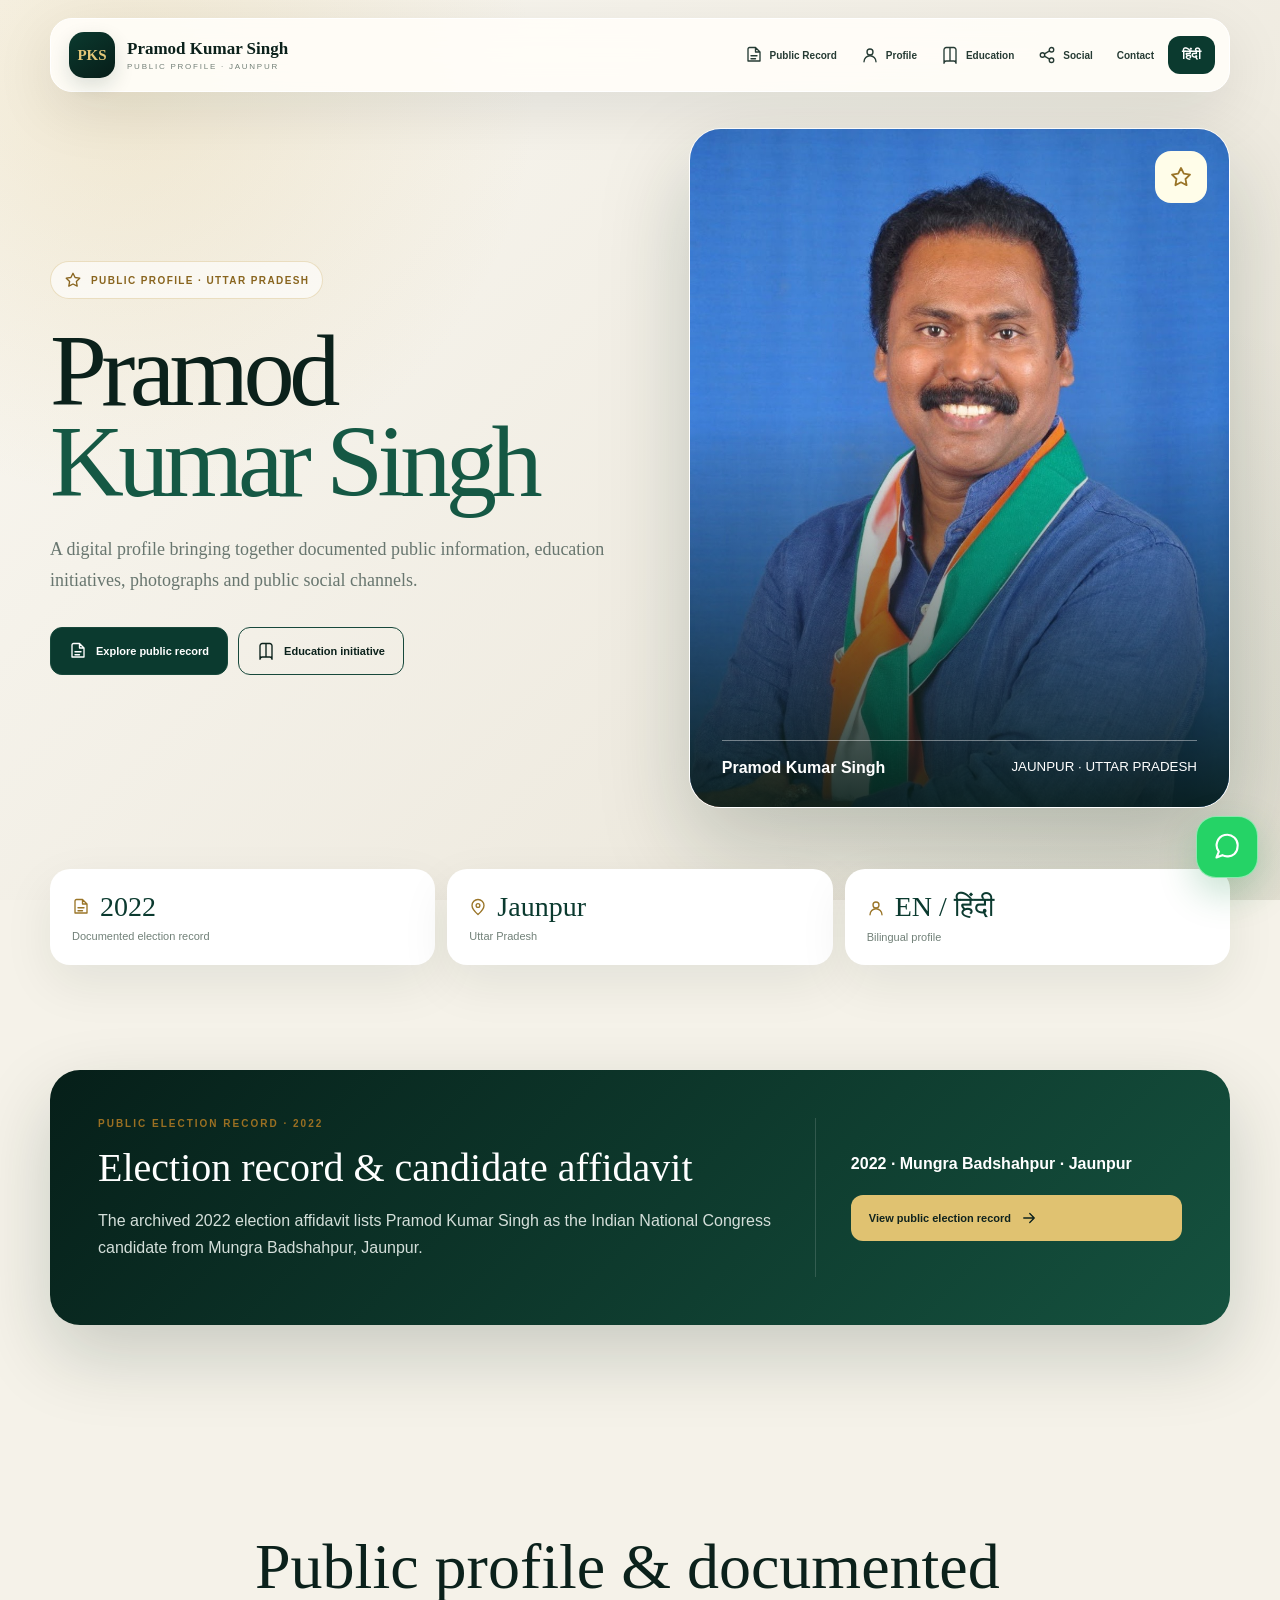
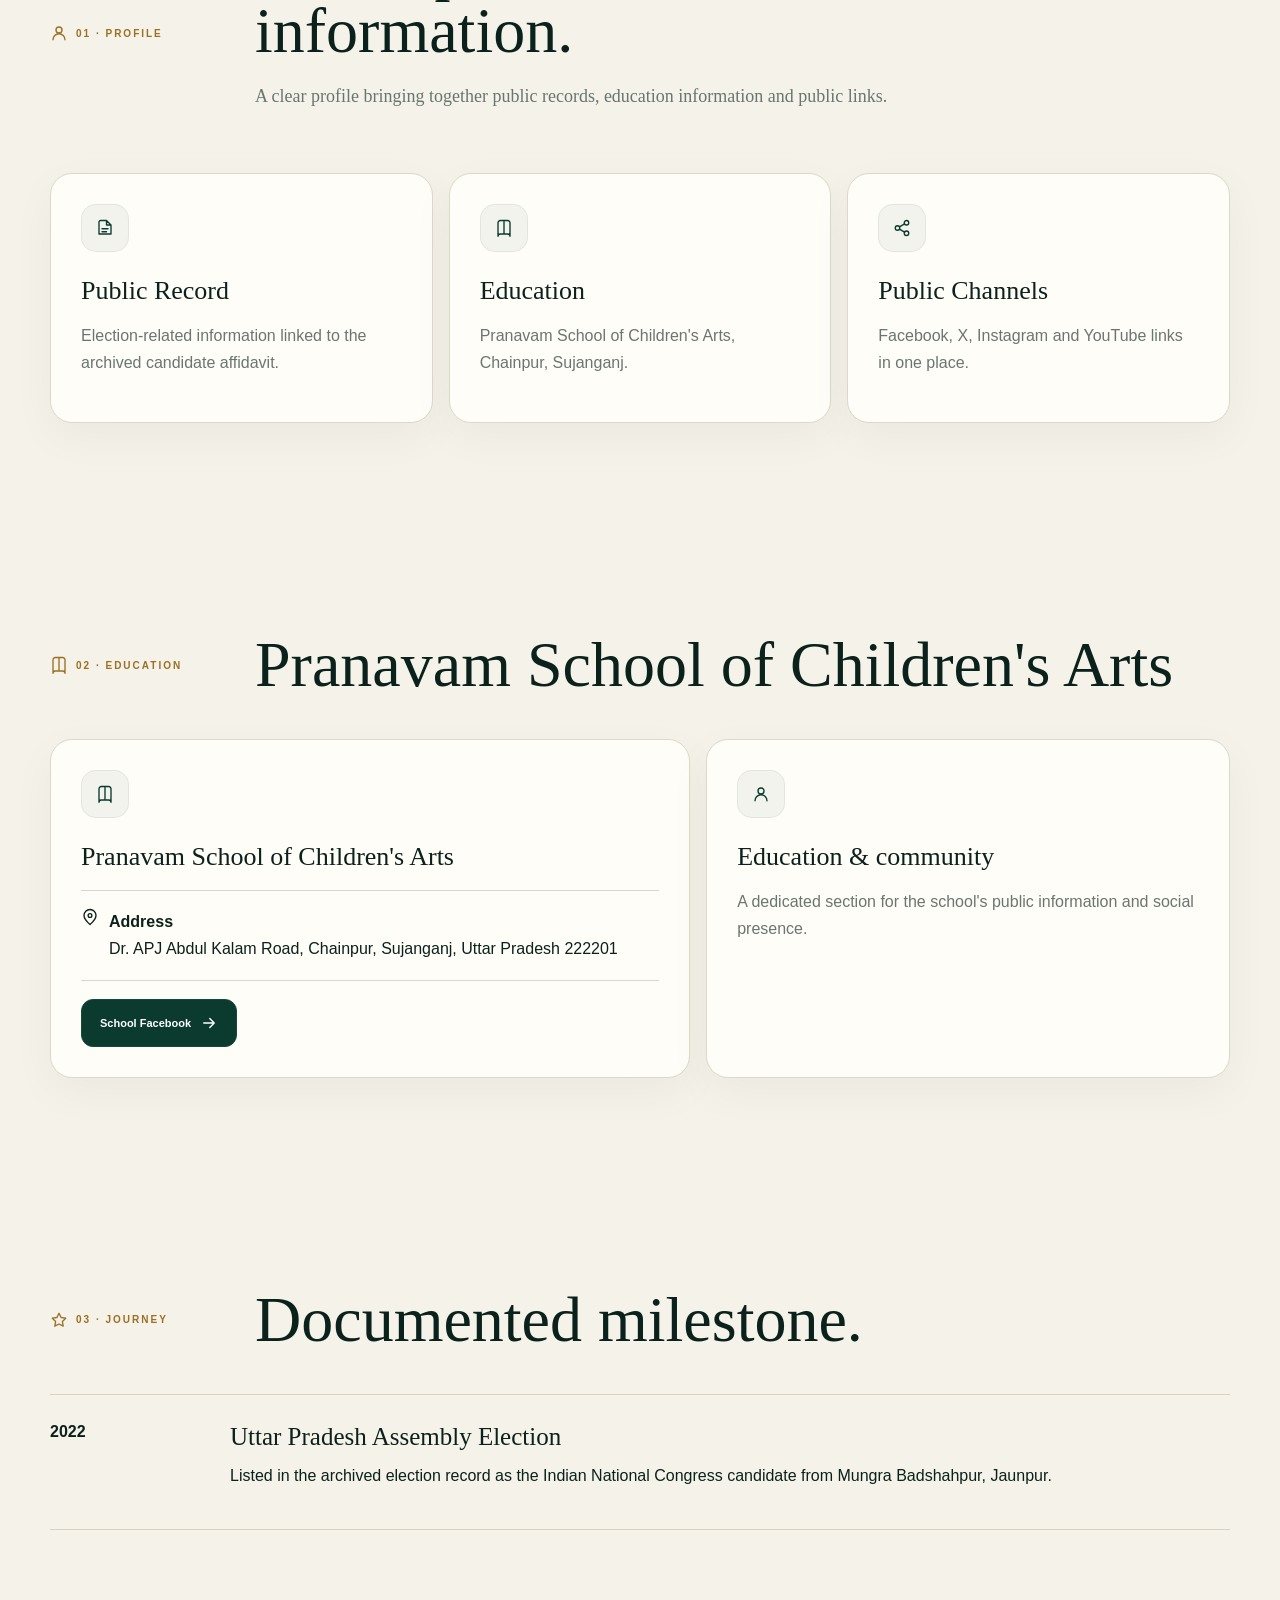
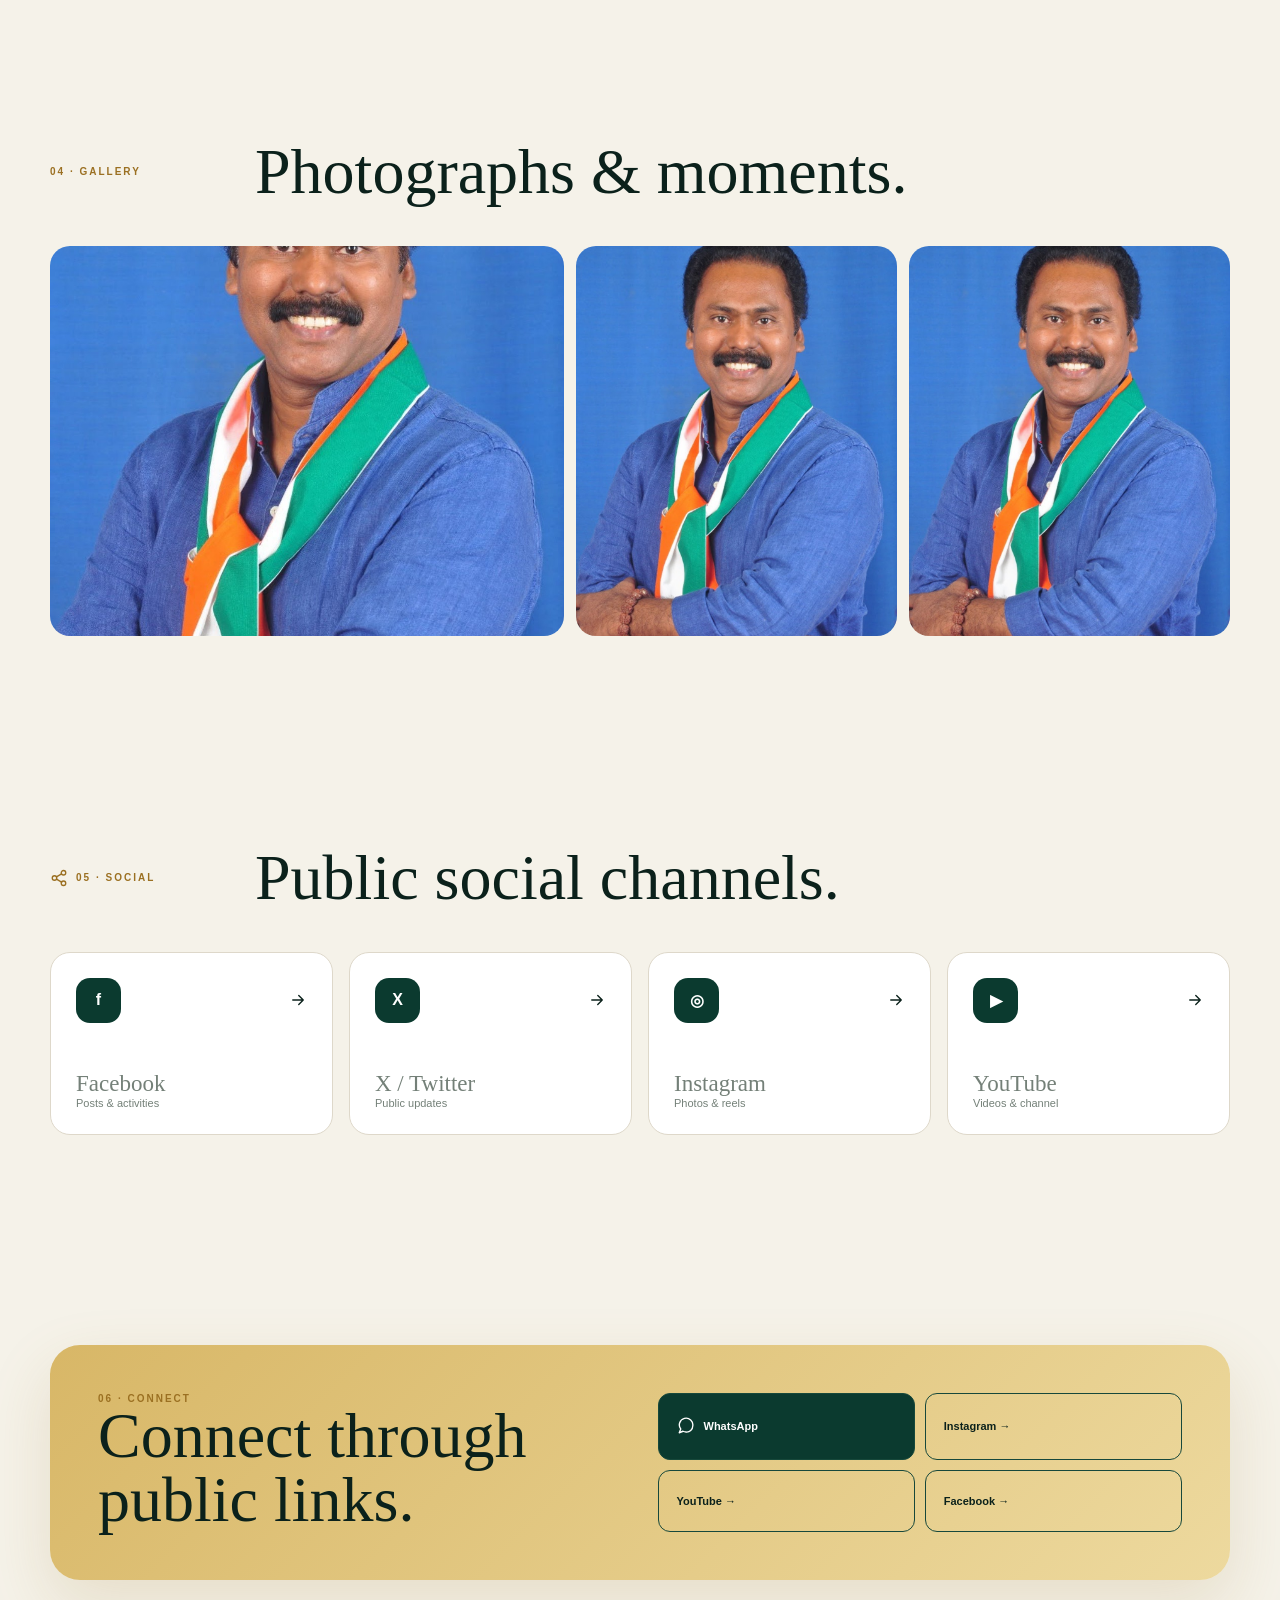
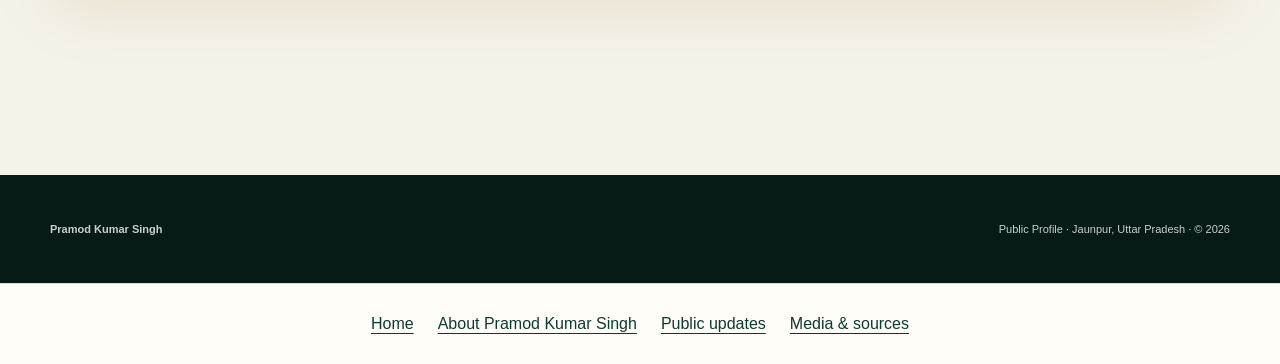
==== commit 1802eb65: "Improve SEO metadata, canonical URLs, structured data and crawlable navigation" ====
--- a/index.html
+++ b/index.html
@@ -1 +1 @@
-<!doctype html><html lang="en"><head><meta charset="utf-8"><meta name="viewport" content="width=device-width,initial-scale=1"><title>Pramod Kumar Singh | Public Profile, Jaunpur</title><meta name="description" content="Pramod Kumar Singh public profile from Jaunpur, Uttar Pradesh. Documented 2022 election information, education initiative and public social profiles."><meta name="robots" content="index,follow,max-image-preview:large,max-snippet:-1"><meta name="author" content="Pramod Kumar Singh"><meta name="theme-color" content="#071d18"><link rel="canonical" href="https://pramodkumarsingh.online/"><meta property="og:type" content="profile"><meta property="og:site_name" content="Pramod Kumar Singh"><meta property="og:title" content="Pramod Kumar Singh | Public Profile, Jaunpur"><meta property="og:url" content="https://pramodkumarsingh.online/"><meta property="og:image" content="https://pramodkumarsingh.online/pramod-kumar-singh.jpg"><meta name="twitter:card" content="summary_large_image"><script type="application/ld+json">{"@context":"https://schema.org","@type":"Person","@id":"https://pramodkumarsingh.online/#person","name":"Pramod Kumar Singh","url":"https://pramodkumarsingh.online/","image":"https://pramodkumarsingh.online/pramod-kumar-singh.jpg","sameAs":["https://www.facebook.com/100070034655239/","https://x.com/pramodksinghinc","https://www.instagram.com/pramodksinghinc","https://youtube.com/@pramodksinghinc"],"address":{"@type":"PostalAddress","addressRegion":"Uttar Pradesh","addressCountry":"IN"}}</script><style>:root{--ink:#0b211b;--green:#0b3a2f;--gold:#c8a75c;--paper:#f5f2e9;--white:#fffdf8;--muted:#68766f;--line:#ded8ca}*{box-sizing:border-box}html{scroll-behavior:smooth}body{margin:0;background:var(--paper);color:var(--ink);font-family:Arial,sans-serif}.wrap{width:min(1180px,calc(100% - 38px));margin:auto}.icon{width:18px;height:18px;fill:none;stroke:currentColor;stroke-width:1.8;stroke-linecap:round;stroke-linejoin:round}.nav{position:fixed;z-index:50;top:18px;left:50%;transform:translateX(-50%);width:min(1180px,calc(100% - 30px));min-height:74px;padding:0 14px 0 18px;display:flex;align-items:center;justify-content:space-between;background:#fffdf8ed;border:1px solid #fff;box-shadow:0 18px 60px #071a1518;backdrop-filter:blur(20px);border-radius:22px}.brand{display:flex;align-items:center;gap:12px}.mark{width:46px;height:46px;border-radius:15px;background:linear-gradient(145deg,#0b3a2f,#071d18);color:#e4c779;display:grid;place-items:center;font:700 15px Georgia;box-shadow:0 8px 20px #0a302524}.brand b{font:600 17px Georgia}.brand small{display:block;font-size:8px;letter-spacing:.22em;color:#738078;margin-top:3px}.links{display:flex;align-items:center;gap:4px}.links a{display:flex;align-items:center;gap:7px;padding:10px;border-radius:10px;text-decoration:none;font-size:10px;font-weight:800;color:#263b34}.links a:hover{background:#0b3a2f0c;color:var(--green)}.lang,.menu{border:0;border-radius:12px;padding:11px 14px;background:var(--green);color:#fff;font-weight:800;cursor:pointer}.menu{display:none}.hero{min-height:100vh;padding:128px 0 70px;background:radial-gradient(circle at 10% 10%,#d9bd7840 0,transparent 29%),radial-gradient(circle at 90% 80%,#0b3a2f12 0,transparent 30%),linear-gradient(135deg,#faf8f2,#e9e4d7)}.heroGrid{display:grid;grid-template-columns:1.03fr .97fr;gap:64px;align-items:center}.badge{display:inline-flex;align-items:center;gap:9px;padding:9px 13px;border:1px solid #c8a75c55;border-radius:999px;background:#fff9;color:#89651f;font-size:10px;letter-spacing:.14em;font-weight:900}.hero h1{font:400 clamp(60px,8vw,108px)/.88 Georgia,serif;letter-spacing:-.055em;margin:27px 0}.hero h1 span{color:#155844}.hero p,.lead{font:18px/1.75 Georgia,serif;color:var(--muted);max-width:660px}.actions{display:flex;gap:10px;flex-wrap:wrap;margin-top:30px}.btn{display:inline-flex;align-items:center;gap:9px;padding:14px 18px;border-radius:12px;text-decoration:none;font-size:11px;font-weight:900;border:1px solid #17483b;transition:.25s;color:var(--ink)}.btn:hover{transform:translateY(-3px);box-shadow:0 12px 28px #0a30251c}.primary{background:var(--green);color:white}.portrait{position:relative;height:680px;border-radius:32px;overflow:hidden;box-shadow:0 38px 90px #0b281f35;border:1px solid #fff}.portrait img{width:100%;height:100%;object-fit:cover;object-position:center top}.portrait:after{content:"";position:absolute;inset:0;background:linear-gradient(0deg,#061b16e8,transparent 58%)}.portraitTag{position:absolute;z-index:3;top:22px;right:22px;width:52px;height:52px;border-radius:16px;background:#fffde9;display:grid;place-items:center;color:#9a7528}.caption{position:absolute;z-index:2;bottom:30px;left:32px;right:32px;color:#fff;border-top:1px solid #ffffff66;padding-top:18px;display:flex;justify-content:space-between}.stats{display:grid;grid-template-columns:repeat(3,1fr);gap:12px;margin-top:-31px;position:relative;z-index:4}.stat{background:#fff;border-radius:20px;padding:22px;box-shadow:0 18px 50px #0c261b14}.statTop{display:flex;align-items:center;gap:10px;color:#9a7528}.stat strong{font:28px Georgia;color:var(--green)}.stat span{display:block;font-size:11px;color:#718078;margin-top:7px}.section{padding:105px 0}.sectionHead{display:grid;grid-template-columns:170px 1fr;gap:35px;margin-bottom:42px}.label{display:flex;align-items:center;gap:8px;font-size:10px;letter-spacing:.2em;font-weight:900;color:#9b7022;text-transform:uppercase}.title{font:400 clamp(42px,5vw,70px)/1 Georgia,serif;margin:0}.record{position:relative;overflow:hidden;background:linear-gradient(135deg,#061f19,#15523f);color:#fff;border-radius:30px;padding:48px;display:grid;grid-template-columns:1.3fr .7fr;gap:35px;box-shadow:0 30px 75px #08251c30}.record h2{font:40px Georgia;margin:15px 0}.record p{color:#d4dfda;line-height:1.7}.record .side{border-left:1px solid #ffffff25;padding-left:35px;display:flex;flex-direction:column;justify-content:center}.record .side .btn{background:#e0c271;color:#10231e;border:0;margin-top:22px}.grid3,.socials{display:grid;grid-template-columns:repeat(3,1fr);gap:16px}.card,.feature{background:var(--white);border:1px solid var(--line);border-radius:22px;padding:30px;box-shadow:0 14px 45px #12261e0b;transition:.25s}.card:hover,.feature:hover{transform:translateY(-5px);box-shadow:0 22px 55px #12261e14}.icoBox{width:48px;height:48px;border-radius:15px;background:#0b3a2f0d;color:var(--green);display:grid;place-items:center;border:1px solid #0b3a2f12}.card h3,.feature h3{font:26px Georgia;margin:24px 0 10px}.card p,.feature p{color:#6a766f;line-height:1.7}.featureGrid{display:grid;grid-template-columns:1.1fr .9fr;gap:16px}.address{display:flex;gap:10px;padding:17px 0;border-top:1px solid #ddd5c6;border-bottom:1px solid #ddd5c6;margin:18px 0;line-height:1.7}.timeline{border-top:1px solid #d8d1c4}.step{display:grid;grid-template-columns:150px 1fr;gap:30px;padding:28px 0;border-bottom:1px solid #d8d1c4}.step h3{font:25px Georgia;margin:0 0 8px}.gallery{display:grid;grid-template-columns:1.6fr 1fr 1fr;gap:12px}.gallery img{width:100%;height:390px;object-fit:cover;border-radius:20px;transition:.3s}.gallery img:hover{transform:translateY(-5px)}.socials{grid-template-columns:repeat(4,1fr)}.social{background:#fff;border-radius:20px;padding:25px;min-height:170px;text-decoration:none;border:1px solid var(--line);transition:.25s;color:var(--ink)}.social:hover{transform:translateY(-6px);box-shadow:0 20px 45px #102a2017;border-color:#c8a75c80}.socialHead{display:flex;align-items:center;justify-content:space-between}.socialIcon{width:45px;height:45px;border-radius:14px;background:var(--green);color:#fff;display:grid;place-items:center;font-weight:900}.social b{font:23px Georgia}.social span{display:block;color:#748078;font-size:11px;margin-top:48px}.contact{background:linear-gradient(135deg,#d8b767,#edd99e);border-radius:30px;padding:48px;display:grid;grid-template-columns:1fr 1fr;gap:35px;box-shadow:0 25px 65px #9c79282a}.contactBtns{display:grid;grid-template-columns:1fr 1fr;gap:10px}.reveal{opacity:0;transform:translateY(22px);transition:.7s}.reveal.show{opacity:1;transform:none}.wa{position:fixed;z-index:45;right:22px;bottom:22px;width:62px;height:62px;border-radius:20px;background:#25d366;color:#fff;display:grid;place-items:center;text-decoration:none;box-shadow:0 14px 38px #087d393f;border:1px solid #ffffff77}footer{background:#061b16;color:#c7d0cc;padding:48px 0;margin-top:90px}.foot{display:flex;justify-content:space-between;gap:20px;flex-wrap:wrap;font-size:11px}@media(max-width:900px){.links{display:none;position:absolute;top:80px;left:0;right:0;background:#fff;padding:18px;border-radius:18px;flex-direction:column;align-items:stretch;box-shadow:0 20px 40px #0002}.links.open{display:flex}.menu{display:block}.heroGrid,.record,.sectionHead,.featureGrid,.contact{grid-template-columns:1fr}.portrait{height:550px}.stats,.grid3,.socials,.gallery{grid-template-columns:1fr}.record .side{border-left:0;border-top:1px solid #ffffff25;padding:25px 0 0}.step{grid-template-columns:1fr}.contactBtns{grid-template-columns:1fr}.section{padding:75px 0}.gallery img{height:330px}}</style></head><body><svg style="display:none"><symbol id="file" viewBox="0 0 24 24"><path d="M14 2H6a2 2 0 0 0-2 2v16h16V8zM14 2v6h6M8 13h8M8 17h6"/></symbol><symbol id="user" viewBox="0 0 24 24"><circle cx="12" cy="8" r="4"/><path d="M4 21a8 8 0 0 1 16 0"/></symbol><symbol id="book" viewBox="0 0 24 24"><path d="M4 5a3 3 0 0 1 3-3h5v18H7a3 3 0 0 0-3 3zM20 5a3 3 0 0 0-3-3h-5v18h5a3 3 0 0 1 3 3z"/></symbol><symbol id="share" viewBox="0 0 24 24"><circle cx="18" cy="5" r="3"/><circle cx="6" cy="12" r="3"/><circle cx="18" cy="19" r="3"/><path d="m8.6 10.5 6.8-4M8.6 13.5l6.8 4"/></symbol><symbol id="pin" viewBox="0 0 24 24"><path d="M20 10c0 5-8 12-8 12S4 15 4 10a8 8 0 1 1 16 0z"/><circle cx="12" cy="10" r="2.5"/></symbol><symbol id="arrow" viewBox="0 0 24 24"><path d="M5 12h14M13 6l6 6-6 6"/></symbol><symbol id="star" viewBox="0 0 24 24"><path d="m12 3 2.8 5.7 6.2.9-4.5 4.4 1.1 6.2-5.6-2.9-5.6 2.9 1.1-6.2L3 9.6l6.2-.9z"/></symbol><symbol id="chat" viewBox="0 0 24 24"><path d="M21 12a8 8 0 0 1-9 8 9 9 0 0 1-4-1l-5 2 2-5a9 9 0 1 1 16-4z"/></symbol></svg><nav class="nav"><div class="brand"><div class="mark">PKS</div><div><b>Pramod Kumar Singh</b><small>PUBLIC PROFILE · JAUNPUR</small></div></div><div class="links" id="navLinks"><a href="#record"><svg class="icon"><use href="#file"/></svg>Public Record</a><a href="#profile"><svg class="icon"><use href="#user"/></svg>Profile</a><a href="#education"><svg class="icon"><use href="#book"/></svg>Education</a><a href="#social"><svg class="icon"><use href="#share"/></svg>Social</a><a href="#contact">Contact</a><button class="lang" id="langBtn" onclick="toggleLang()">हिंदी</button></div><button class="menu" onclick="menu()">☰</button></nav><header class="hero"><div class="wrap heroGrid"><div><div class="badge"><svg class="icon"><use href="#star"/></svg>PUBLIC PROFILE · UTTAR PRADESH</div><h1>Pramod<br><span>Kumar Singh</span></h1><p>A digital profile bringing together documented public information, education initiatives, photographs and public social channels.</p><div class="actions"><a class="btn primary" href="#record"><svg class="icon"><use href="#file"/></svg>Explore public record</a><a class="btn" href="#education"><svg class="icon"><use href="#book"/></svg>Education initiative</a></div></div><div class="portrait"><img src="pramod-kumar-singh.jpg" alt="Pramod Kumar Singh, Jaunpur public profile" fetchpriority="high"><div class="portraitTag"><svg class="icon" style="width:24px;height:24px"><use href="#star"/></svg></div><div class="caption"><b>Pramod Kumar Singh</b><small>JAUNPUR · UTTAR PRADESH</small></div></div></div></header><main class="wrap"><div class="stats reveal"><div class="stat"><div class="statTop"><svg class="icon"><use href="#file"/></svg><strong>2022</strong></div><span>Documented election record</span></div><div class="stat"><div class="statTop"><svg class="icon"><use href="#pin"/></svg><strong>Jaunpur</strong></div><span>Uttar Pradesh</span></div><div class="stat"><div class="statTop"><svg class="icon"><use href="#user"/></svg><strong>EN / हिंदी</strong></div><span>Bilingual profile</span></div></div><section id="record" class="section reveal"><div class="record"><div><div class="label">PUBLIC ELECTION RECORD · 2022</div><h2>Election record & candidate affidavit</h2><p>The archived 2022 election affidavit lists Pramod Kumar Singh as the Indian National Congress candidate from Mungra Badshahpur, Jaunpur.</p></div><div class="side"><b>2022 · Mungra Badshahpur · Jaunpur</b><a class="btn" target="_blank" rel="noopener" href="https://www.myneta.info/uttarpradesh2022/candidate.php?candidate_id=4713">View public election record <svg class="icon"><use href="#arrow"/></svg></a></div></div></section><section id="profile" class="section reveal"><div class="sectionHead"><div class="label"><svg class="icon"><use href="#user"/></svg>01 · PROFILE</div><div><h2 class="title">Public profile & documented information.</h2><p class="lead">A clear profile bringing together public records, education information and public links.</p></div></div><div class="grid3"><article class="card"><div class="icoBox"><svg class="icon"><use href="#file"/></svg></div><h3>Public Record</h3><p>Election-related information linked to the archived candidate affidavit.</p></article><article class="card"><div class="icoBox"><svg class="icon"><use href="#book"/></svg></div><h3>Education</h3><p>Pranavam School of Children's Arts, Chainpur, Sujanganj.</p></article><article class="card"><div class="icoBox"><svg class="icon"><use href="#share"/></svg></div><h3>Public Channels</h3><p>Facebook, X, Instagram and YouTube links in one place.</p></article></div></section><section id="education" class="section reveal"><div class="sectionHead"><div class="label"><svg class="icon"><use href="#book"/></svg>02 · EDUCATION</div><h2 class="title">Pranavam School of Children's Arts</h2></div><div class="featureGrid"><div class="feature"><div class="icoBox"><svg class="icon"><use href="#book"/></svg></div><h3>Pranavam School of Children's Arts</h3><div class="address"><svg class="icon"><use href="#pin"/></svg><div><b>Address</b><br>Dr. APJ Abdul Kalam Road, Chainpur, Sujanganj, Uttar Pradesh 222201</div></div><a class="btn primary" target="_blank" rel="noopener" href="https://www.facebook.com/share/19Sr4gL31t/?mibextid=wwXIfr">School Facebook <svg class="icon"><use href="#arrow"/></svg></a></div><div class="feature"><div class="icoBox"><svg class="icon"><use href="#user"/></svg></div><h3>Education & community</h3><p>A dedicated section for the school's public information and social presence.</p></div></div></section><section class="section reveal"><div class="sectionHead"><div class="label"><svg class="icon"><use href="#star"/></svg>03 · JOURNEY</div><h2 class="title">Documented milestone.</h2></div><div class="timeline"><div class="step"><strong>2022</strong><div><h3>Uttar Pradesh Assembly Election</h3><p>Listed in the archived election record as the Indian National Congress candidate from Mungra Badshahpur, Jaunpur.</p></div></div></div></section><section class="section reveal"><div class="sectionHead"><div class="label">04 · GALLERY</div><h2 class="title">Photographs & moments.</h2></div><div class="gallery"><img src="pramod-kumar-singh.jpg" alt="Pramod Kumar Singh public profile photograph"><img src="pramod-kumar-singh.jpg" alt="Pramod Kumar Singh photograph"><img src="pramod-kumar-singh.jpg" alt="Pramod Kumar Singh Jaunpur photograph"></div></section><section id="social" class="section reveal"><div class="sectionHead"><div class="label"><svg class="icon"><use href="#share"/></svg>05 · SOCIAL</div><h2 class="title">Public social channels.</h2></div><div class="socials"><a class="social" target="_blank" rel="me noopener" href="https://www.facebook.com/100070034655239/"><div class="socialHead"><div class="socialIcon">f</div><svg class="icon"><use href="#arrow"/></svg></div><span><b>Facebook</b><br>Posts & activities</span></a><a class="social" target="_blank" rel="me noopener" href="https://x.com/pramodksinghinc"><div class="socialHead"><div class="socialIcon">X</div><svg class="icon"><use href="#arrow"/></svg></div><span><b>X / Twitter</b><br>Public updates</span></a><a class="social" target="_blank" rel="me noopener" href="https://www.instagram.com/pramodksinghinc"><div class="socialHead"><div class="socialIcon">◎</div><svg class="icon"><use href="#arrow"/></svg></div><span><b>Instagram</b><br>Photos & reels</span></a><a class="social" target="_blank" rel="me noopener" href="https://youtube.com/@pramodksinghinc"><div class="socialHead"><div class="socialIcon">▶</div><svg class="icon"><use href="#arrow"/></svg></div><span><b>YouTube</b><br>Videos & channel</span></a></div></section><section id="contact" class="section reveal"><div class="contact"><div><div class="label">06 · CONNECT</div><h2 class="title">Connect through public links.</h2></div><div class="contactBtns"><a class="btn primary" target="_blank" rel="noopener" href="https://wa.me/918931910000"><svg class="icon"><use href="#chat"/></svg>WhatsApp</a><a class="btn" target="_blank" rel="noopener" href="https://www.instagram.com/pramodksinghinc">Instagram →</a><a class="btn" target="_blank" rel="noopener" href="https://youtube.com/@pramodksinghinc">YouTube →</a><a class="btn" target="_blank" rel="noopener" href="https://www.facebook.com/100070034655239/">Facebook →</a></div></div></section></main><footer><div class="wrap foot"><b>Pramod Kumar Singh</b><span>Public Profile · Jaunpur, Uttar Pradesh · © 2026</span></div></footer><a class="wa" href="https://wa.me/918931910000" target="_blank" rel="noopener"><svg class="icon" style="width:28px;height:28px"><use href="#chat"/></svg></a><script>const io=new IntersectionObserver(es=>es.forEach(e=>{if(e.isIntersecting)e.target.classList.add('show')}),{threshold:.08});document.querySelectorAll('.reveal').forEach(x=>io.observe(x));function menu(){document.getElementById('navLinks').classList.toggle('open')}document.querySelectorAll('#navLinks a').forEach(a=>a.onclick=()=>document.getElementById('navLinks').classList.remove('open'));function toggleLang(){const b=document.getElementById('langBtn');b.textContent=b.textContent==='हिंदी'?'English':'हिंदी'}</script></body></html>+<!doctype html><html lang="en"><head><meta charset="utf-8"><meta name="viewport" content="width=device-width,initial-scale=1"><title>Pramod Kumar Singh | Public Profile, Jaunpur</title><meta name="author" content="Pramod Kumar Singh"><meta name="theme-color" content="#071d18"><style>:root{--ink:#0b211b;--green:#0b3a2f;--gold:#c8a75c;--paper:#f5f2e9;--white:#fffdf8;--muted:#68766f;--line:#ded8ca}*{box-sizing:border-box}html{scroll-behavior:smooth}body{margin:0;background:var(--paper);color:var(--ink);font-family:Arial,sans-serif}.wrap{width:min(1180px,calc(100% - 38px));margin:auto}.icon{width:18px;height:18px;fill:none;stroke:currentColor;stroke-width:1.8;stroke-linecap:round;stroke-linejoin:round}.nav{position:fixed;z-index:50;top:18px;left:50%;transform:translateX(-50%);width:min(1180px,calc(100% - 30px));min-height:74px;padding:0 14px 0 18px;display:flex;align-items:center;justify-content:space-between;background:#fffdf8ed;border:1px solid #fff;box-shadow:0 18px 60px #071a1518;backdrop-filter:blur(20px);border-radius:22px}.brand{display:flex;align-items:center;gap:12px}.mark{width:46px;height:46px;border-radius:15px;background:linear-gradient(145deg,#0b3a2f,#071d18);color:#e4c779;display:grid;place-items:center;font:700 15px Georgia;box-shadow:0 8px 20px #0a302524}.brand b{font:600 17px Georgia}.brand small{display:block;font-size:8px;letter-spacing:.22em;color:#738078;margin-top:3px}.links{display:flex;align-items:center;gap:4px}.links a{display:flex;align-items:center;gap:7px;padding:10px;border-radius:10px;text-decoration:none;font-size:10px;font-weight:800;color:#263b34}.links a:hover{background:#0b3a2f0c;color:var(--green)}.lang,.menu{border:0;border-radius:12px;padding:11px 14px;background:var(--green);color:#fff;font-weight:800;cursor:pointer}.menu{display:none}.hero{min-height:100vh;padding:128px 0 70px;background:radial-gradient(circle at 10% 10%,#d9bd7840 0,transparent 29%),radial-gradient(circle at 90% 80%,#0b3a2f12 0,transparent 30%),linear-gradient(135deg,#faf8f2,#e9e4d7)}.heroGrid{display:grid;grid-template-columns:1.03fr .97fr;gap:64px;align-items:center}.badge{display:inline-flex;align-items:center;gap:9px;padding:9px 13px;border:1px solid #c8a75c55;border-radius:999px;background:#fff9;color:#89651f;font-size:10px;letter-spacing:.14em;font-weight:900}.hero h1{font:400 clamp(60px,8vw,108px)/.88 Georgia,serif;letter-spacing:-.055em;margin:27px 0}.hero h1 span{color:#155844}.hero p,.lead{font:18px/1.75 Georgia,serif;color:var(--muted);max-width:660px}.actions{display:flex;gap:10px;flex-wrap:wrap;margin-top:30px}.btn{display:inline-flex;align-items:center;gap:9px;padding:14px 18px;border-radius:12px;text-decoration:none;font-size:11px;font-weight:900;border:1px solid #17483b;transition:.25s;color:var(--ink)}.btn:hover{transform:translateY(-3px);box-shadow:0 12px 28px #0a30251c}.primary{background:var(--green);color:white}.portrait{position:relative;height:680px;border-radius:32px;overflow:hidden;box-shadow:0 38px 90px #0b281f35;border:1px solid #fff}.portrait img{width:100%;height:100%;object-fit:cover;object-position:center top}.portrait:after{content:"";position:absolute;inset:0;background:linear-gradient(0deg,#061b16e8,transparent 58%)}.portraitTag{position:absolute;z-index:3;top:22px;right:22px;width:52px;height:52px;border-radius:16px;background:#fffde9;display:grid;place-items:center;color:#9a7528}.caption{position:absolute;z-index:2;bottom:30px;left:32px;right:32px;color:#fff;border-top:1px solid #ffffff66;padding-top:18px;display:flex;justify-content:space-between}.stats{display:grid;grid-template-columns:repeat(3,1fr);gap:12px;margin-top:-31px;position:relative;z-index:4}.stat{background:#fff;border-radius:20px;padding:22px;box-shadow:0 18px 50px #0c261b14}.statTop{display:flex;align-items:center;gap:10px;color:#9a7528}.stat strong{font:28px Georgia;color:var(--green)}.stat span{display:block;font-size:11px;color:#718078;margin-top:7px}.section{padding:105px 0}.sectionHead{display:grid;grid-template-columns:170px 1fr;gap:35px;margin-bottom:42px}.label{display:flex;align-items:center;gap:8px;font-size:10px;letter-spacing:.2em;font-weight:900;color:#9b7022;text-transform:uppercase}.title{font:400 clamp(42px,5vw,70px)/1 Georgia,serif;margin:0}.record{position:relative;overflow:hidden;background:linear-gradient(135deg,#061f19,#15523f);color:#fff;border-radius:30px;padding:48px;display:grid;grid-template-columns:1.3fr .7fr;gap:35px;box-shadow:0 30px 75px #08251c30}.record h2{font:40px Georgia;margin:15px 0}.record p{color:#d4dfda;line-height:1.7}.record .side{border-left:1px solid #ffffff25;padding-left:35px;display:flex;flex-direction:column;justify-content:center}.record .side .btn{background:#e0c271;color:#10231e;border:0;margin-top:22px}.grid3,.socials{display:grid;grid-template-columns:repeat(3,1fr);gap:16px}.card,.feature{background:var(--white);border:1px solid var(--line);border-radius:22px;padding:30px;box-shadow:0 14px 45px #12261e0b;transition:.25s}.card:hover,.feature:hover{transform:translateY(-5px);box-shadow:0 22px 55px #12261e14}.icoBox{width:48px;height:48px;border-radius:15px;background:#0b3a2f0d;color:var(--green);display:grid;place-items:center;border:1px solid #0b3a2f12}.card h3,.feature h3{font:26px Georgia;margin:24px 0 10px}.card p,.feature p{color:#6a766f;line-height:1.7}.featureGrid{display:grid;grid-template-columns:1.1fr .9fr;gap:16px}.address{display:flex;gap:10px;padding:17px 0;border-top:1px solid #ddd5c6;border-bottom:1px solid #ddd5c6;margin:18px 0;line-height:1.7}.timeline{border-top:1px solid #d8d1c4}.step{display:grid;grid-template-columns:150px 1fr;gap:30px;padding:28px 0;border-bottom:1px solid #d8d1c4}.step h3{font:25px Georgia;margin:0 0 8px}.gallery{display:grid;grid-template-columns:1.6fr 1fr 1fr;gap:12px}.gallery img{width:100%;height:390px;object-fit:cover;border-radius:20px;transition:.3s}.gallery img:hover{transform:translateY(-5px)}.socials{grid-template-columns:repeat(4,1fr)}.social{background:#fff;border-radius:20px;padding:25px;min-height:170px;text-decoration:none;border:1px solid var(--line);transition:.25s;color:var(--ink)}.social:hover{transform:translateY(-6px);box-shadow:0 20px 45px #102a2017;border-color:#c8a75c80}.socialHead{display:flex;align-items:center;justify-content:space-between}.socialIcon{width:45px;height:45px;border-radius:14px;background:var(--green);color:#fff;display:grid;place-items:center;font-weight:900}.social b{font:23px Georgia}.social span{display:block;color:#748078;font-size:11px;margin-top:48px}.contact{background:linear-gradient(135deg,#d8b767,#edd99e);border-radius:30px;padding:48px;display:grid;grid-template-columns:1fr 1fr;gap:35px;box-shadow:0 25px 65px #9c79282a}.contactBtns{display:grid;grid-template-columns:1fr 1fr;gap:10px}.reveal{opacity:1;transform:none}.reveal.show{opacity:1;transform:none}.wa{position:fixed;z-index:45;right:22px;bottom:22px;width:62px;height:62px;border-radius:20px;background:#25d366;color:#fff;display:grid;place-items:center;text-decoration:none;box-shadow:0 14px 38px #087d393f;border:1px solid #ffffff77}footer{background:#061b16;color:#c7d0cc;padding:48px 0;margin-top:90px}.foot{display:flex;justify-content:space-between;gap:20px;flex-wrap:wrap;font-size:11px}@media(max-width:900px){.links{display:none;position:absolute;top:80px;left:0;right:0;background:#fff;padding:18px;border-radius:18px;flex-direction:column;align-items:stretch;box-shadow:0 20px 40px #0002}.links.open{display:flex}.menu{display:block}.heroGrid,.record,.sectionHead,.featureGrid,.contact{grid-template-columns:1fr}.portrait{height:550px}.stats,.grid3,.socials,.gallery{grid-template-columns:1fr}.record .side{border-left:0;border-top:1px solid #ffffff25;padding:25px 0 0}.step{grid-template-columns:1fr}.contactBtns{grid-template-columns:1fr}.section{padding:75px 0}.gallery img{height:330px}}.seo-pages{display:flex;flex-wrap:wrap;justify-content:center;gap:16px 24px;padding:28px 20px;background:#fffdf8;color:#0b3a2f;border-top:1px solid #ded8ca;font:16px/1.5 Arial,sans-serif}.seo-pages a{color:inherit;text-underline-offset:4px}.seo-pages a:focus-visible{outline:3px solid #9a7528;outline-offset:4px}</style><meta name="description" content="Explore Pramod Kumar Singh’s Jaunpur public profile, 2022 Mungra Badshahpur election record, education initiative, photographs and social links."><meta name="robots" content="index,follow,max-image-preview:large,max-snippet:-1,max-video-preview:-1"><link rel="canonical" href="https://pramodkumarsingh.online/"><meta property="og:type" content="profile"><meta property="og:site_name" content="Pramod Kumar Singh"><meta property="og:locale" content="en_IN"><meta property="og:title" content="Pramod Kumar Singh | Public Profile, Jaunpur"><meta property="og:description" content="Explore Pramod Kumar Singh’s Jaunpur public profile, 2022 Mungra Badshahpur election record, education initiative, photographs and social links."><meta property="og:url" content="https://pramodkumarsingh.online/"><meta property="og:image" content="https://pramodkumarsingh.online/pramod-kumar-singh.jpg"><meta property="og:image:alt" content="Portrait of Pramod Kumar Singh"><meta name="twitter:card" content="summary_large_image"><meta name="twitter:title" content="Pramod Kumar Singh | Public Profile, Jaunpur"><meta name="twitter:description" content="Explore Pramod Kumar Singh’s Jaunpur public profile, 2022 Mungra Badshahpur election record, education initiative, photographs and social links."><meta name="twitter:image" content="https://pramodkumarsingh.online/pramod-kumar-singh.jpg"><meta name="twitter:image:alt" content="Portrait of Pramod Kumar Singh"><script type="application/ld+json">{"@context":"https://schema.org","@graph":[{"@type":"WebSite","@id":"https://pramodkumarsingh.online/#website","name":"Pramod Kumar Singh","url":"https://pramodkumarsingh.online/","inLanguage":"en-IN"},{"@type":"Person","@id":"https://pramodkumarsingh.online/#person","name":"Pramod Kumar Singh","url":"https://pramodkumarsingh.online/","image":"https://pramodkumarsingh.online/pramod-kumar-singh.jpg","sameAs":["https://www.facebook.com/100070034655239/","https://x.com/pramodksinghinc","https://www.instagram.com/pramodksinghinc","https://youtube.com/@pramodksinghinc"],"address":{"@type":"PostalAddress","addressLocality":"Jaunpur","addressRegion":"Uttar Pradesh","addressCountry":"IN"}},{"@type":"ProfilePage","@id":"https://pramodkumarsingh.online/#webpage","url":"https://pramodkumarsingh.online/","name":"Pramod Kumar Singh | Public Profile, Jaunpur","description":"Explore Pramod Kumar Singh’s Jaunpur public profile, 2022 Mungra Badshahpur election record, education initiative, photographs and social links.","inLanguage":"en-IN","isPartOf":{"@id":"https://pramodkumarsingh.online/#website"},"about":{"@id":"https://pramodkumarsingh.online/#person"},"mainEntity":{"@id":"https://pramodkumarsingh.online/#person"}}]}</script></head><body><svg style="display:none"><symbol id="file" viewBox="0 0 24 24"><path d="M14 2H6a2 2 0 0 0-2 2v16h16V8zM14 2v6h6M8 13h8M8 17h6"/></symbol><symbol id="user" viewBox="0 0 24 24"><circle cx="12" cy="8" r="4"/><path d="M4 21a8 8 0 0 1 16 0"/></symbol><symbol id="book" viewBox="0 0 24 24"><path d="M4 5a3 3 0 0 1 3-3h5v18H7a3 3 0 0 0-3 3zM20 5a3 3 0 0 0-3-3h-5v18h5a3 3 0 0 1 3 3z"/></symbol><symbol id="share" viewBox="0 0 24 24"><circle cx="18" cy="5" r="3"/><circle cx="6" cy="12" r="3"/><circle cx="18" cy="19" r="3"/><path d="m8.6 10.5 6.8-4M8.6 13.5l6.8 4"/></symbol><symbol id="pin" viewBox="0 0 24 24"><path d="M20 10c0 5-8 12-8 12S4 15 4 10a8 8 0 1 1 16 0z"/><circle cx="12" cy="10" r="2.5"/></symbol><symbol id="arrow" viewBox="0 0 24 24"><path d="M5 12h14M13 6l6 6-6 6"/></symbol><symbol id="star" viewBox="0 0 24 24"><path d="m12 3 2.8 5.7 6.2.9-4.5 4.4 1.1 6.2-5.6-2.9-5.6 2.9 1.1-6.2L3 9.6l6.2-.9z"/></symbol><symbol id="chat" viewBox="0 0 24 24"><path d="M21 12a8 8 0 0 1-9 8 9 9 0 0 1-4-1l-5 2 2-5a9 9 0 1 1 16-4z"/></symbol></svg><nav class="nav"><div class="brand"><div class="mark">PKS</div><div><b>Pramod Kumar Singh</b><small>PUBLIC PROFILE · JAUNPUR</small></div></div><div class="links" id="navLinks"><a href="#record"><svg class="icon"><use href="#file"/></svg>Public Record</a><a href="#profile"><svg class="icon"><use href="#user"/></svg>Profile</a><a href="#education"><svg class="icon"><use href="#book"/></svg>Education</a><a href="#social"><svg class="icon"><use href="#share"/></svg>Social</a><a href="#contact">Contact</a><button class="lang" id="langBtn" onclick="toggleLang()">हिंदी</button></div><button class="menu" onclick="menu()">☰</button></nav><header class="hero"><div class="wrap heroGrid"><div><div class="badge"><svg class="icon"><use href="#star"/></svg>PUBLIC PROFILE · UTTAR PRADESH</div><h1>Pramod <br><span>Kumar Singh</span></h1><p>A digital profile bringing together documented public information, education initiatives, photographs and public social channels.</p><div class="actions"><a class="btn primary" href="#record"><svg class="icon"><use href="#file"/></svg>Explore public record</a><a class="btn" href="#education"><svg class="icon"><use href="#book"/></svg>Education initiative</a></div></div><div class="portrait"><img width="1020" height="1536" decoding="async" src="pramod-kumar-singh.jpg" alt="Pramod Kumar Singh, Jaunpur public profile" fetchpriority="high"><div class="portraitTag"><svg class="icon" style="width:24px;height:24px"><use href="#star"/></svg></div><div class="caption"><b>Pramod Kumar Singh</b><small>JAUNPUR · UTTAR PRADESH</small></div></div></div></header><main class="wrap"><div class="stats reveal"><div class="stat"><div class="statTop"><svg class="icon"><use href="#file"/></svg><strong>2022</strong></div><span>Documented election record</span></div><div class="stat"><div class="statTop"><svg class="icon"><use href="#pin"/></svg><strong>Jaunpur</strong></div><span>Uttar Pradesh</span></div><div class="stat"><div class="statTop"><svg class="icon"><use href="#user"/></svg><strong>EN / हिंदी</strong></div><span>Bilingual profile</span></div></div><section id="record" class="section reveal"><div class="record"><div><div class="label">PUBLIC ELECTION RECORD · 2022</div><h2>Election record & candidate affidavit</h2><p>The archived 2022 election affidavit lists Pramod Kumar Singh as the Indian National Congress candidate from Mungra Badshahpur, Jaunpur.</p></div><div class="side"><b>2022 · Mungra Badshahpur · Jaunpur</b><a class="btn" target="_blank" rel="noopener" href="https://www.myneta.info/uttarpradesh2022/candidate.php?candidate_id=4713">View public election record <svg class="icon"><use href="#arrow"/></svg></a></div></div></section><section id="profile" class="section reveal"><div class="sectionHead"><div class="label"><svg class="icon"><use href="#user"/></svg>01 · PROFILE</div><div><h2 class="title">Public profile & documented information.</h2><p class="lead">A clear profile bringing together public records, education information and public links.</p></div></div><div class="grid3"><article class="card"><div class="icoBox"><svg class="icon"><use href="#file"/></svg></div><h3>Public Record</h3><p>Election-related information linked to the archived candidate affidavit.</p></article><article class="card"><div class="icoBox"><svg class="icon"><use href="#book"/></svg></div><h3>Education</h3><p>Pranavam School of Children's Arts, Chainpur, Sujanganj.</p></article><article class="card"><div class="icoBox"><svg class="icon"><use href="#share"/></svg></div><h3>Public Channels</h3><p>Facebook, X, Instagram and YouTube links in one place.</p></article></div></section><section id="education" class="section reveal"><div class="sectionHead"><div class="label"><svg class="icon"><use href="#book"/></svg>02 · EDUCATION</div><h2 class="title">Pranavam School of Children's Arts</h2></div><div class="featureGrid"><div class="feature"><div class="icoBox"><svg class="icon"><use href="#book"/></svg></div><h3>Pranavam School of Children's Arts</h3><div class="address"><svg class="icon"><use href="#pin"/></svg><div><b>Address</b><br>Dr. APJ Abdul Kalam Road, Chainpur, Sujanganj, Uttar Pradesh 222201</div></div><a class="btn primary" target="_blank" rel="noopener" href="https://www.facebook.com/share/19Sr4gL31t/?mibextid=wwXIfr">School Facebook <svg class="icon"><use href="#arrow"/></svg></a></div><div class="feature"><div class="icoBox"><svg class="icon"><use href="#user"/></svg></div><h3>Education & community</h3><p>A dedicated section for the school's public information and social presence.</p></div></div></section><section class="section reveal"><div class="sectionHead"><div class="label"><svg class="icon"><use href="#star"/></svg>03 · JOURNEY</div><h2 class="title">Documented milestone.</h2></div><div class="timeline"><div class="step"><strong>2022</strong><div><h3>Uttar Pradesh Assembly Election</h3><p>Listed in the archived election record as the Indian National Congress candidate from Mungra Badshahpur, Jaunpur.</p></div></div></div></section><section class="section reveal"><div class="sectionHead"><div class="label">04 · GALLERY</div><h2 class="title">Photographs & moments.</h2></div><div class="gallery"><img loading="lazy" width="1020" height="1536" decoding="async" src="pramod-kumar-singh.jpg" alt="Pramod Kumar Singh public profile photograph"><img loading="lazy" width="1020" height="1536" decoding="async" src="pramod-kumar-singh.jpg" alt="Pramod Kumar Singh photograph"><img loading="lazy" width="1020" height="1536" decoding="async" src="pramod-kumar-singh.jpg" alt="Pramod Kumar Singh Jaunpur photograph"></div></section><section id="social" class="section reveal"><div class="sectionHead"><div class="label"><svg class="icon"><use href="#share"/></svg>05 · SOCIAL</div><h2 class="title">Public social channels.</h2></div><div class="socials"><a class="social" target="_blank" rel="me noopener" href="https://www.facebook.com/100070034655239/"><div class="socialHead"><div class="socialIcon">f</div><svg class="icon"><use href="#arrow"/></svg></div><span><b>Facebook</b><br>Posts & activities</span></a><a class="social" target="_blank" rel="me noopener" href="https://x.com/pramodksinghinc"><div class="socialHead"><div class="socialIcon">X</div><svg class="icon"><use href="#arrow"/></svg></div><span><b>X / Twitter</b><br>Public updates</span></a><a class="social" target="_blank" rel="me noopener" href="https://www.instagram.com/pramodksinghinc"><div class="socialHead"><div class="socialIcon">◎</div><svg class="icon"><use href="#arrow"/></svg></div><span><b>Instagram</b><br>Photos & reels</span></a><a class="social" target="_blank" rel="me noopener" href="https://youtube.com/@pramodksinghinc"><div class="socialHead"><div class="socialIcon">▶</div><svg class="icon"><use href="#arrow"/></svg></div><span><b>YouTube</b><br>Videos & channel</span></a></div></section><section id="contact" class="section reveal"><div class="contact"><div><div class="label">06 · CONNECT</div><h2 class="title">Connect through public links.</h2></div><div class="contactBtns"><a class="btn primary" target="_blank" rel="noopener" href="https://wa.me/918931910000"><svg class="icon"><use href="#chat"/></svg>WhatsApp</a><a class="btn" target="_blank" rel="noopener" href="https://www.instagram.com/pramodksinghinc">Instagram →</a><a class="btn" target="_blank" rel="noopener" href="https://youtube.com/@pramodksinghinc">YouTube →</a><a class="btn" target="_blank" rel="noopener" href="https://www.facebook.com/100070034655239/">Facebook →</a></div></div></section></main><footer><div class="wrap foot"><b>Pramod Kumar Singh</b><span>Public Profile · Jaunpur, Uttar Pradesh · © 2026</span></div></footer><a aria-label="Contact Pramod Kumar Singh on WhatsApp" class="wa" href="https://wa.me/918931910000" target="_blank" rel="noopener"><svg class="icon" style="width:28px;height:28px"><use href="#chat"/></svg></a><script>const io=new IntersectionObserver(es=>es.forEach(e=>{if(e.isIntersecting)e.target.classList.add('show')}),{threshold:.08});document.querySelectorAll('.reveal').forEach(x=>io.observe(x));function menu(){document.getElementById('navLinks').classList.toggle('open')}document.querySelectorAll('#navLinks a').forEach(a=>a.onclick=()=>document.getElementById('navLinks').classList.remove('open'));function toggleLang(){const b=document.getElementById('langBtn');b.textContent=b.textContent==='हिंदी'?'English':'हिंदी'}</script><nav class="seo-pages" aria-label="Explore the website"><a href="/">Home</a><a href="/pramod-kumar-singh">About Pramod Kumar Singh</a><a href="/updates">Public updates</a><a href="/media">Media & sources</a></nav></body></html>
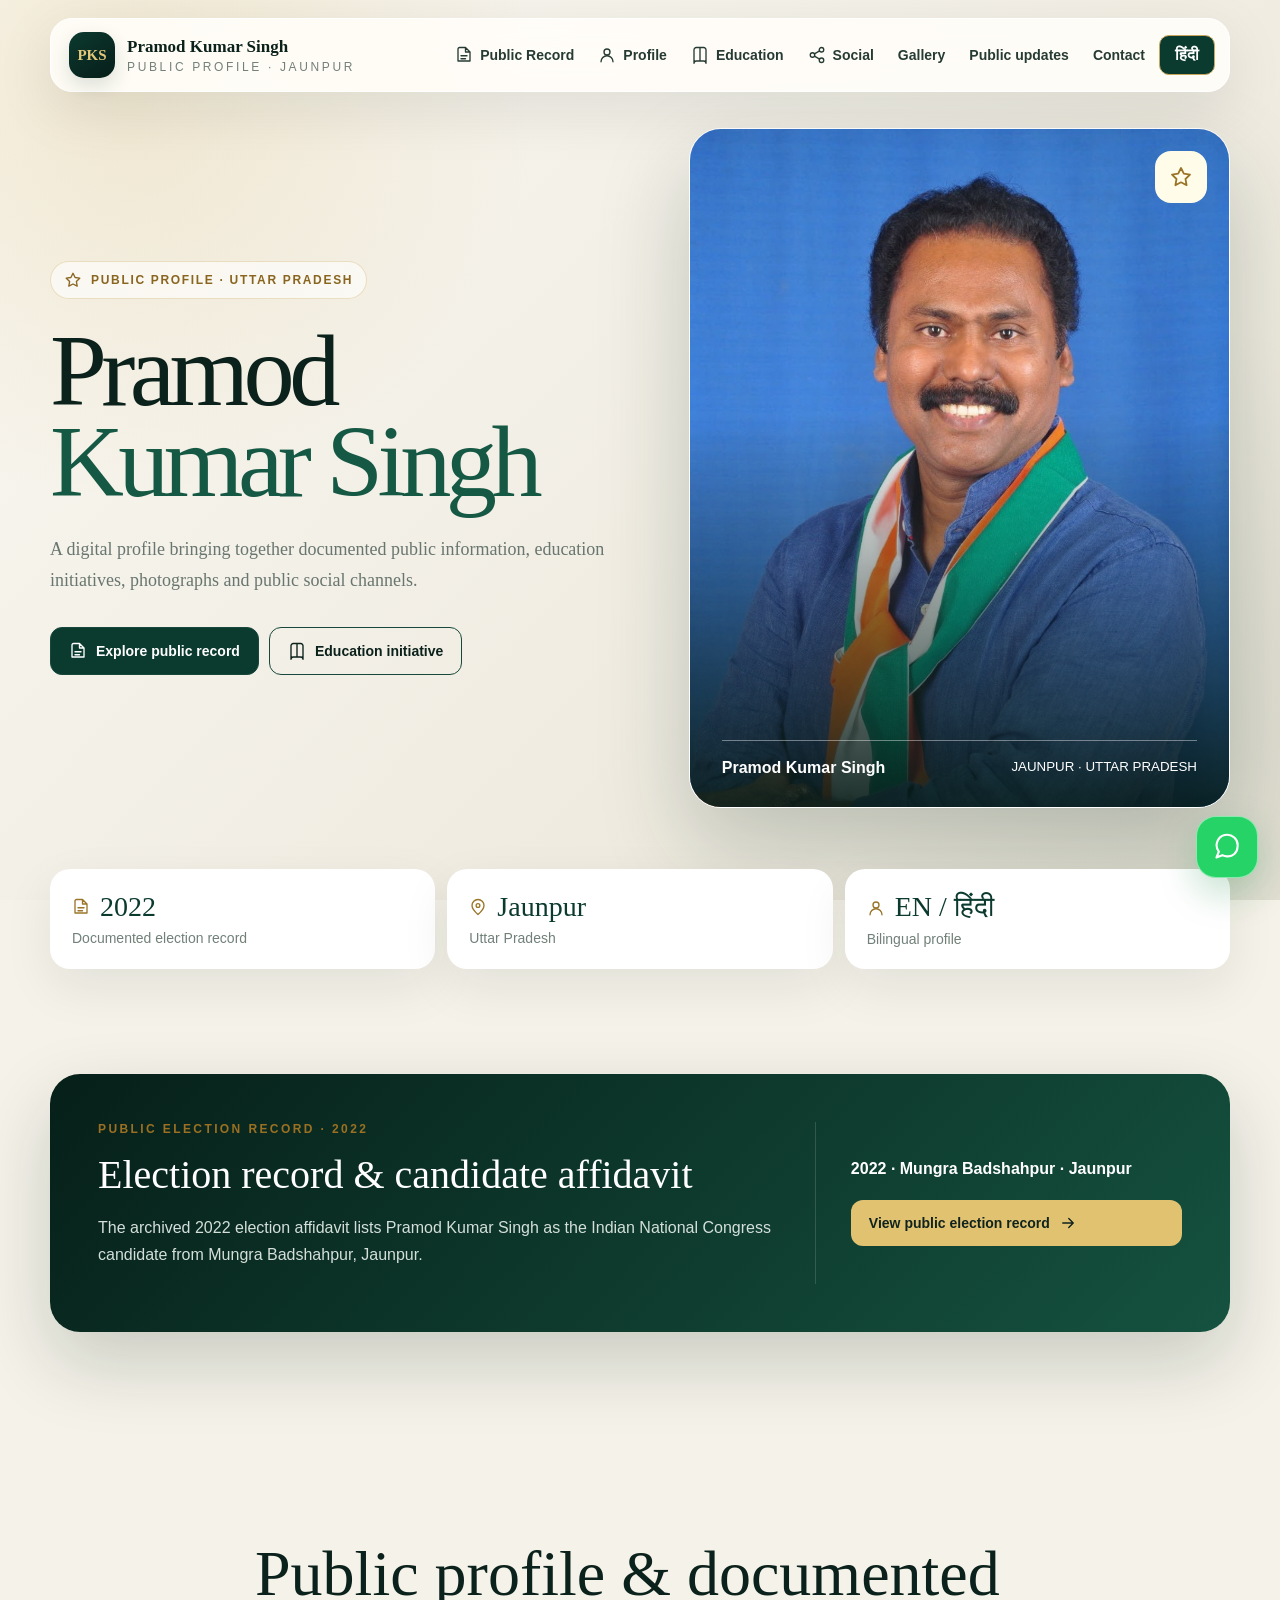
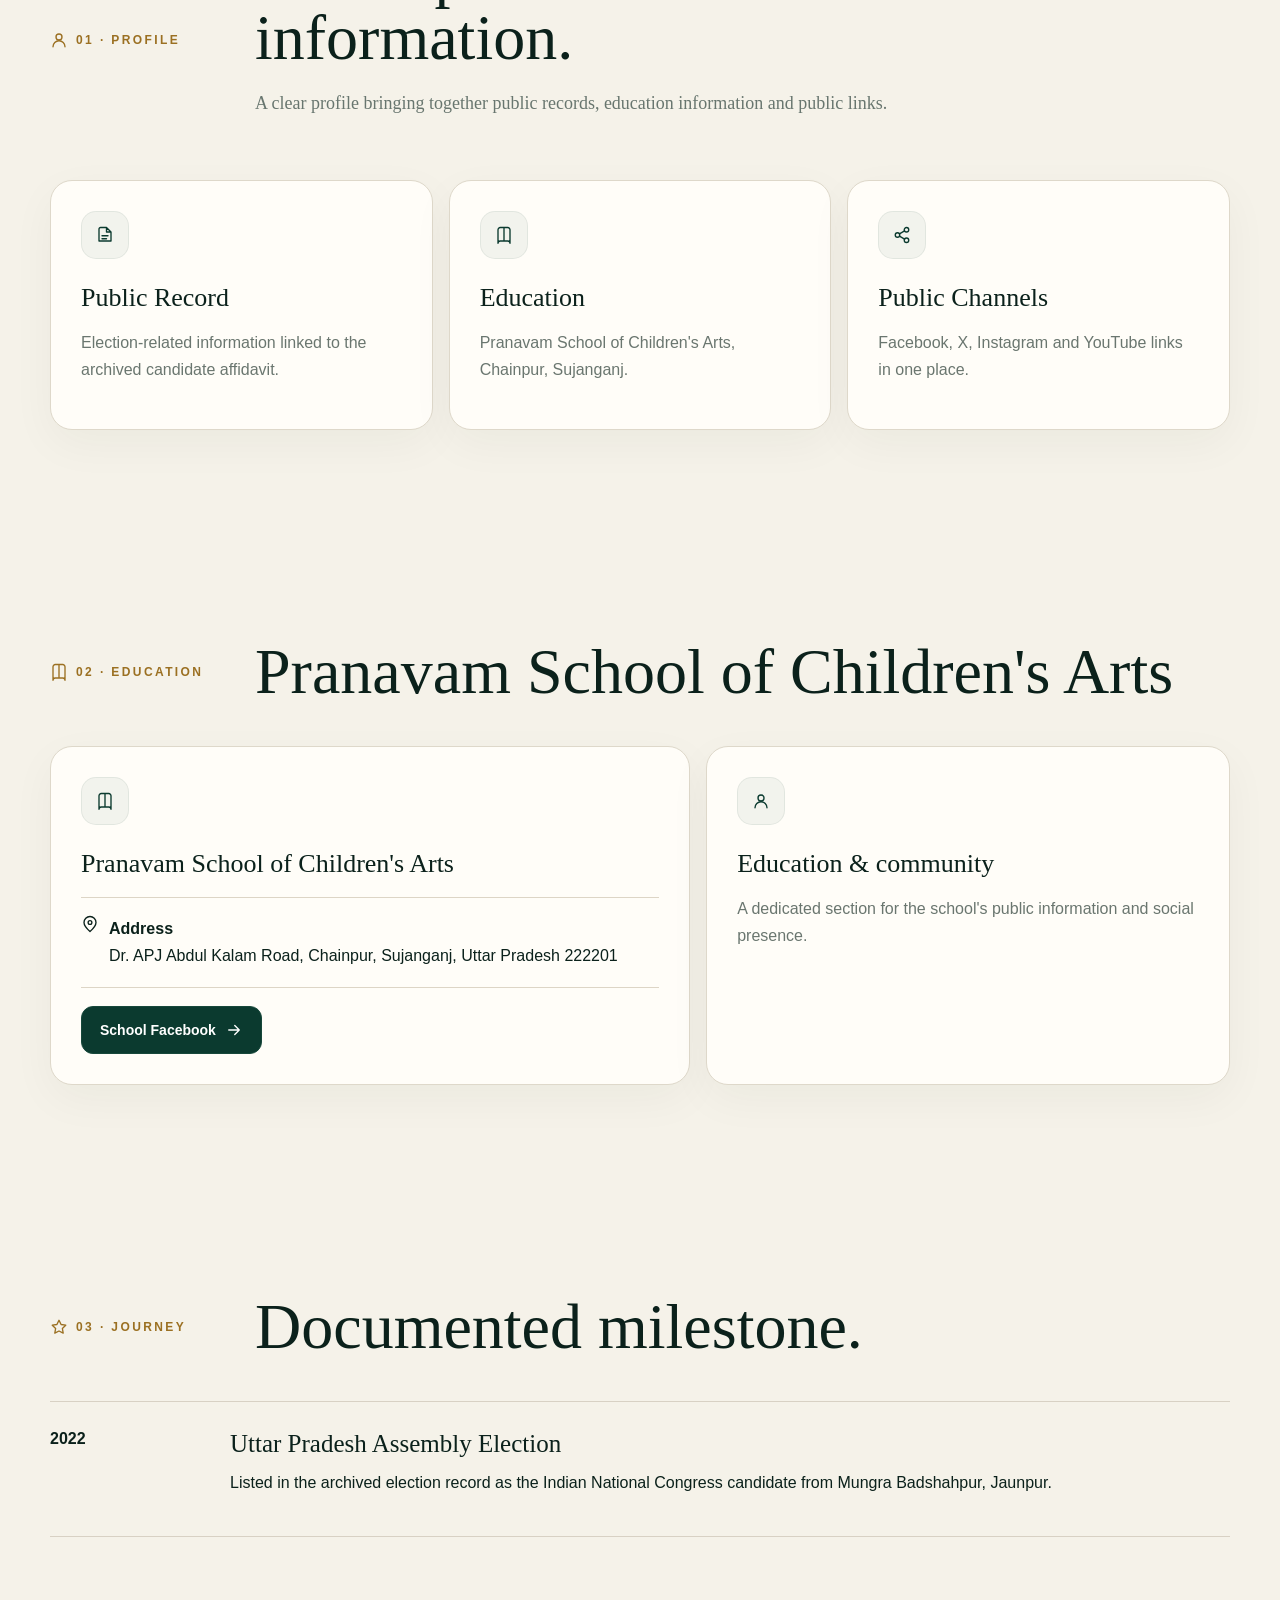
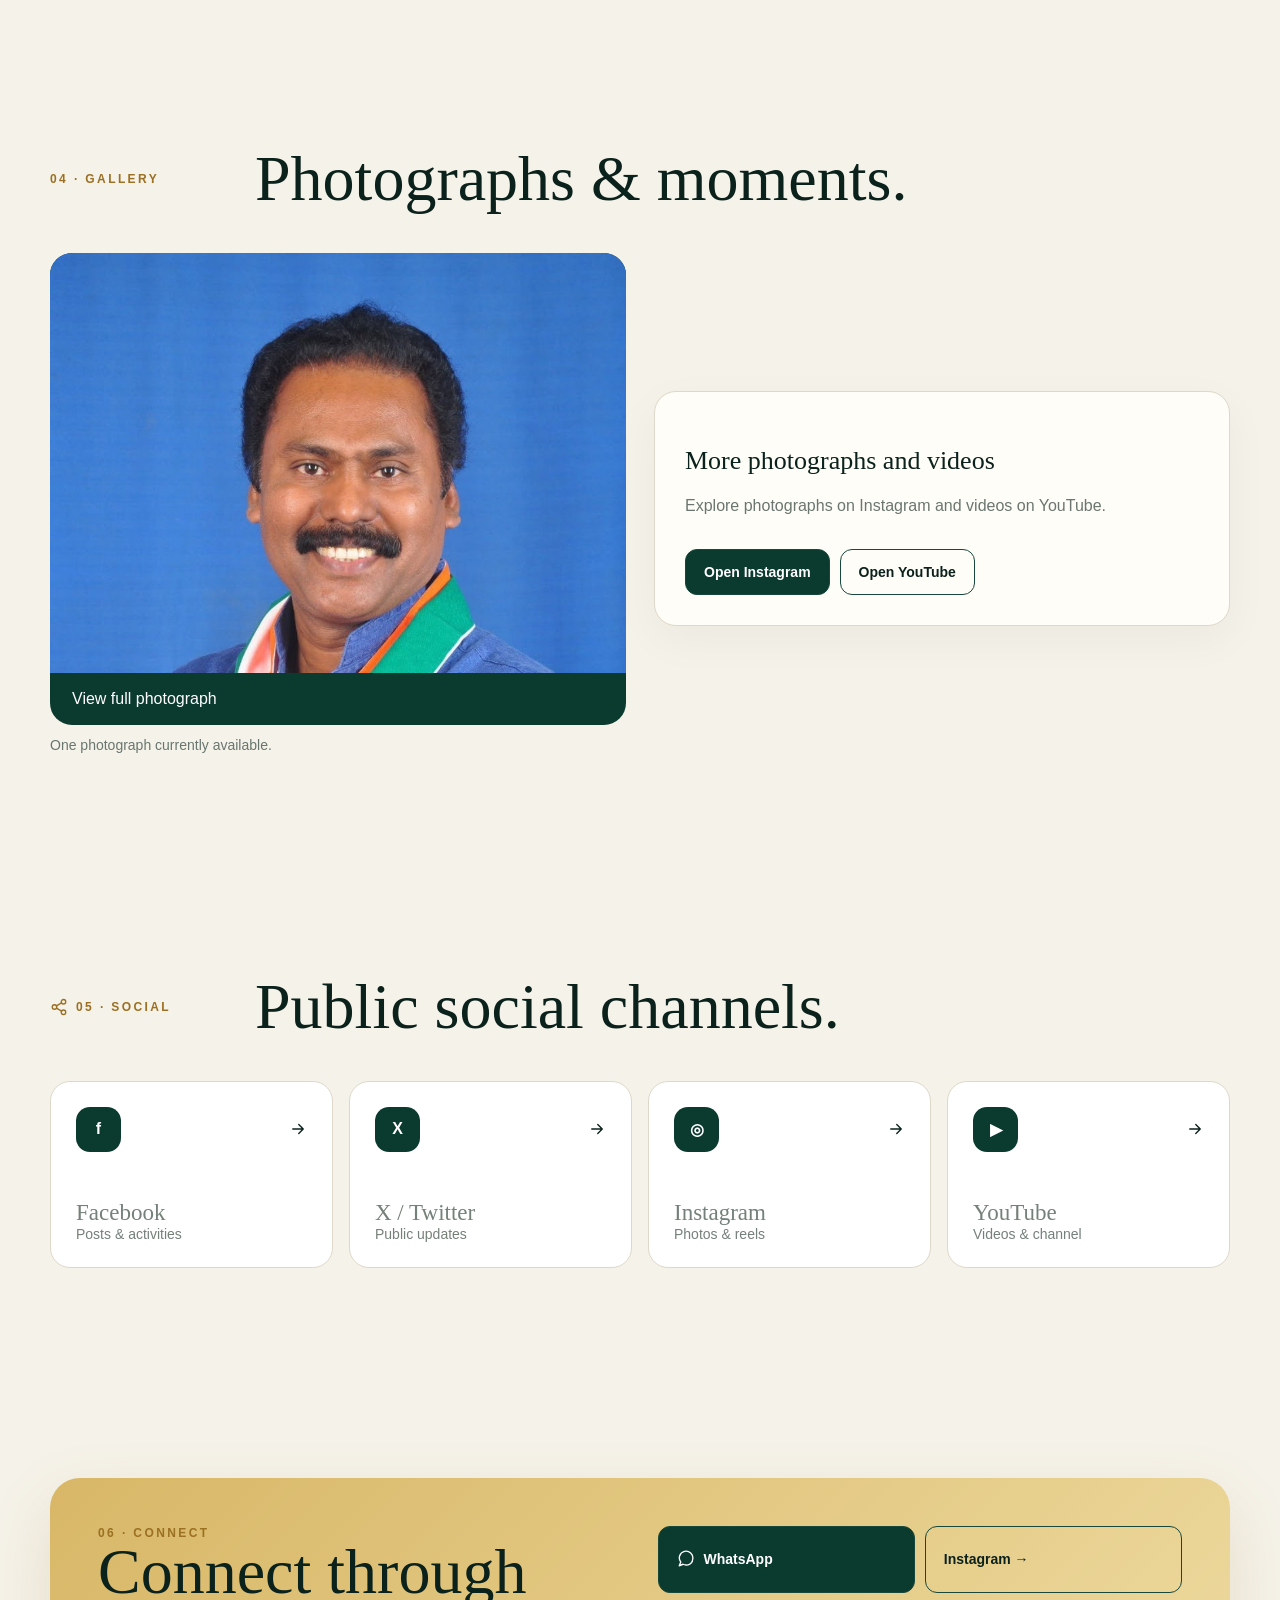
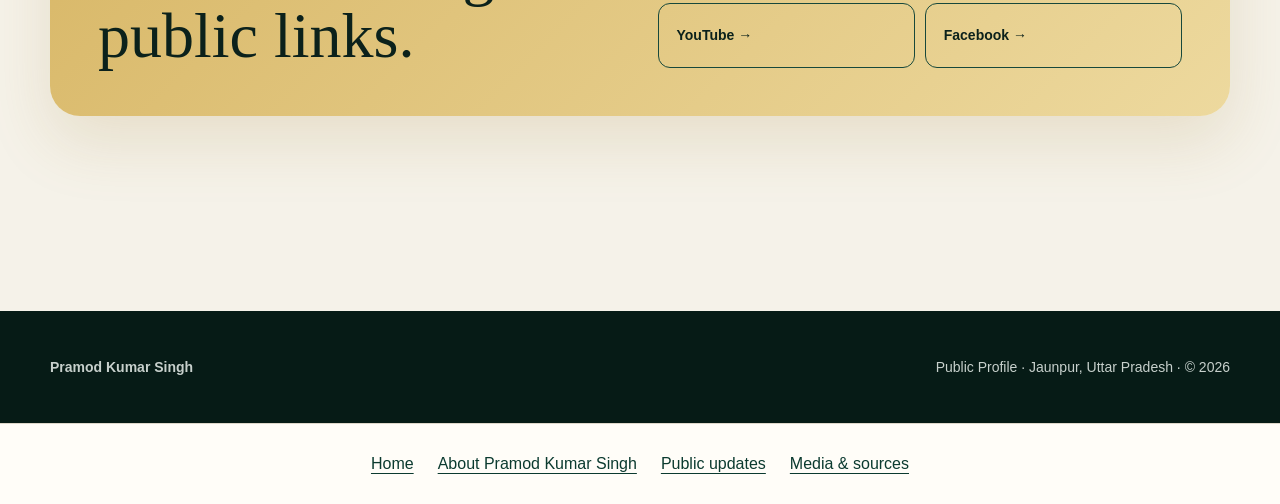
==== commit 57503995: "Add complete Hindi translation, portrait lightbox and searchable social updates" ====
--- a/index.html
+++ b/index.html
@@ -1 +1 @@
-<!doctype html><html lang="en"><head><meta charset="utf-8"><meta name="viewport" content="width=device-width,initial-scale=1"><title>Pramod Kumar Singh | Public Profile, Jaunpur</title><meta name="author" content="Pramod Kumar Singh"><meta name="theme-color" content="#071d18"><style>:root{--ink:#0b211b;--green:#0b3a2f;--gold:#c8a75c;--paper:#f5f2e9;--white:#fffdf8;--muted:#68766f;--line:#ded8ca}*{box-sizing:border-box}html{scroll-behavior:smooth}body{margin:0;background:var(--paper);color:var(--ink);font-family:Arial,sans-serif}.wrap{width:min(1180px,calc(100% - 38px));margin:auto}.icon{width:18px;height:18px;fill:none;stroke:currentColor;stroke-width:1.8;stroke-linecap:round;stroke-linejoin:round}.nav{position:fixed;z-index:50;top:18px;left:50%;transform:translateX(-50%);width:min(1180px,calc(100% - 30px));min-height:74px;padding:0 14px 0 18px;display:flex;align-items:center;justify-content:space-between;background:#fffdf8ed;border:1px solid #fff;box-shadow:0 18px 60px #071a1518;backdrop-filter:blur(20px);border-radius:22px}.brand{display:flex;align-items:center;gap:12px}.mark{width:46px;height:46px;border-radius:15px;background:linear-gradient(145deg,#0b3a2f,#071d18);color:#e4c779;display:grid;place-items:center;font:700 15px Georgia;box-shadow:0 8px 20px #0a302524}.brand b{font:600 17px Georgia}.brand small{display:block;font-size:8px;letter-spacing:.22em;color:#738078;margin-top:3px}.links{display:flex;align-items:center;gap:4px}.links a{display:flex;align-items:center;gap:7px;padding:10px;border-radius:10px;text-decoration:none;font-size:10px;font-weight:800;color:#263b34}.links a:hover{background:#0b3a2f0c;color:var(--green)}.lang,.menu{border:0;border-radius:12px;padding:11px 14px;background:var(--green);color:#fff;font-weight:800;cursor:pointer}.menu{display:none}.hero{min-height:100vh;padding:128px 0 70px;background:radial-gradient(circle at 10% 10%,#d9bd7840 0,transparent 29%),radial-gradient(circle at 90% 80%,#0b3a2f12 0,transparent 30%),linear-gradient(135deg,#faf8f2,#e9e4d7)}.heroGrid{display:grid;grid-template-columns:1.03fr .97fr;gap:64px;align-items:center}.badge{display:inline-flex;align-items:center;gap:9px;padding:9px 13px;border:1px solid #c8a75c55;border-radius:999px;background:#fff9;color:#89651f;font-size:10px;letter-spacing:.14em;font-weight:900}.hero h1{font:400 clamp(60px,8vw,108px)/.88 Georgia,serif;letter-spacing:-.055em;margin:27px 0}.hero h1 span{color:#155844}.hero p,.lead{font:18px/1.75 Georgia,serif;color:var(--muted);max-width:660px}.actions{display:flex;gap:10px;flex-wrap:wrap;margin-top:30px}.btn{display:inline-flex;align-items:center;gap:9px;padding:14px 18px;border-radius:12px;text-decoration:none;font-size:11px;font-weight:900;border:1px solid #17483b;transition:.25s;color:var(--ink)}.btn:hover{transform:translateY(-3px);box-shadow:0 12px 28px #0a30251c}.primary{background:var(--green);color:white}.portrait{position:relative;height:680px;border-radius:32px;overflow:hidden;box-shadow:0 38px 90px #0b281f35;border:1px solid #fff}.portrait img{width:100%;height:100%;object-fit:cover;object-position:center top}.portrait:after{content:"";position:absolute;inset:0;background:linear-gradient(0deg,#061b16e8,transparent 58%)}.portraitTag{position:absolute;z-index:3;top:22px;right:22px;width:52px;height:52px;border-radius:16px;background:#fffde9;display:grid;place-items:center;color:#9a7528}.caption{position:absolute;z-index:2;bottom:30px;left:32px;right:32px;color:#fff;border-top:1px solid #ffffff66;padding-top:18px;display:flex;justify-content:space-between}.stats{display:grid;grid-template-columns:repeat(3,1fr);gap:12px;margin-top:-31px;position:relative;z-index:4}.stat{background:#fff;border-radius:20px;padding:22px;box-shadow:0 18px 50px #0c261b14}.statTop{display:flex;align-items:center;gap:10px;color:#9a7528}.stat strong{font:28px Georgia;color:var(--green)}.stat span{display:block;font-size:11px;color:#718078;margin-top:7px}.section{padding:105px 0}.sectionHead{display:grid;grid-template-columns:170px 1fr;gap:35px;margin-bottom:42px}.label{display:flex;align-items:center;gap:8px;font-size:10px;letter-spacing:.2em;font-weight:900;color:#9b7022;text-transform:uppercase}.title{font:400 clamp(42px,5vw,70px)/1 Georgia,serif;margin:0}.record{position:relative;overflow:hidden;background:linear-gradient(135deg,#061f19,#15523f);color:#fff;border-radius:30px;padding:48px;display:grid;grid-template-columns:1.3fr .7fr;gap:35px;box-shadow:0 30px 75px #08251c30}.record h2{font:40px Georgia;margin:15px 0}.record p{color:#d4dfda;line-height:1.7}.record .side{border-left:1px solid #ffffff25;padding-left:35px;display:flex;flex-direction:column;justify-content:center}.record .side .btn{background:#e0c271;color:#10231e;border:0;margin-top:22px}.grid3,.socials{display:grid;grid-template-columns:repeat(3,1fr);gap:16px}.card,.feature{background:var(--white);border:1px solid var(--line);border-radius:22px;padding:30px;box-shadow:0 14px 45px #12261e0b;transition:.25s}.card:hover,.feature:hover{transform:translateY(-5px);box-shadow:0 22px 55px #12261e14}.icoBox{width:48px;height:48px;border-radius:15px;background:#0b3a2f0d;color:var(--green);display:grid;place-items:center;border:1px solid #0b3a2f12}.card h3,.feature h3{font:26px Georgia;margin:24px 0 10px}.card p,.feature p{color:#6a766f;line-height:1.7}.featureGrid{display:grid;grid-template-columns:1.1fr .9fr;gap:16px}.address{display:flex;gap:10px;padding:17px 0;border-top:1px solid #ddd5c6;border-bottom:1px solid #ddd5c6;margin:18px 0;line-height:1.7}.timeline{border-top:1px solid #d8d1c4}.step{display:grid;grid-template-columns:150px 1fr;gap:30px;padding:28px 0;border-bottom:1px solid #d8d1c4}.step h3{font:25px Georgia;margin:0 0 8px}.gallery{display:grid;grid-template-columns:1.6fr 1fr 1fr;gap:12px}.gallery img{width:100%;height:390px;object-fit:cover;border-radius:20px;transition:.3s}.gallery img:hover{transform:translateY(-5px)}.socials{grid-template-columns:repeat(4,1fr)}.social{background:#fff;border-radius:20px;padding:25px;min-height:170px;text-decoration:none;border:1px solid var(--line);transition:.25s;color:var(--ink)}.social:hover{transform:translateY(-6px);box-shadow:0 20px 45px #102a2017;border-color:#c8a75c80}.socialHead{display:flex;align-items:center;justify-content:space-between}.socialIcon{width:45px;height:45px;border-radius:14px;background:var(--green);color:#fff;display:grid;place-items:center;font-weight:900}.social b{font:23px Georgia}.social span{display:block;color:#748078;font-size:11px;margin-top:48px}.contact{background:linear-gradient(135deg,#d8b767,#edd99e);border-radius:30px;padding:48px;display:grid;grid-template-columns:1fr 1fr;gap:35px;box-shadow:0 25px 65px #9c79282a}.contactBtns{display:grid;grid-template-columns:1fr 1fr;gap:10px}.reveal{opacity:1;transform:none}.reveal.show{opacity:1;transform:none}.wa{position:fixed;z-index:45;right:22px;bottom:22px;width:62px;height:62px;border-radius:20px;background:#25d366;color:#fff;display:grid;place-items:center;text-decoration:none;box-shadow:0 14px 38px #087d393f;border:1px solid #ffffff77}footer{background:#061b16;color:#c7d0cc;padding:48px 0;margin-top:90px}.foot{display:flex;justify-content:space-between;gap:20px;flex-wrap:wrap;font-size:11px}@media(max-width:900px){.links{display:none;position:absolute;top:80px;left:0;right:0;background:#fff;padding:18px;border-radius:18px;flex-direction:column;align-items:stretch;box-shadow:0 20px 40px #0002}.links.open{display:flex}.menu{display:block}.heroGrid,.record,.sectionHead,.featureGrid,.contact{grid-template-columns:1fr}.portrait{height:550px}.stats,.grid3,.socials,.gallery{grid-template-columns:1fr}.record .side{border-left:0;border-top:1px solid #ffffff25;padding:25px 0 0}.step{grid-template-columns:1fr}.contactBtns{grid-template-columns:1fr}.section{padding:75px 0}.gallery img{height:330px}}.seo-pages{display:flex;flex-wrap:wrap;justify-content:center;gap:16px 24px;padding:28px 20px;background:#fffdf8;color:#0b3a2f;border-top:1px solid #ded8ca;font:16px/1.5 Arial,sans-serif}.seo-pages a{color:inherit;text-underline-offset:4px}.seo-pages a:focus-visible{outline:3px solid #9a7528;outline-offset:4px}</style><meta name="description" content="Explore Pramod Kumar Singh’s Jaunpur public profile, 2022 Mungra Badshahpur election record, education initiative, photographs and social links."><meta name="robots" content="index,follow,max-image-preview:large,max-snippet:-1,max-video-preview:-1"><link rel="canonical" href="https://pramodkumarsingh.online/"><meta property="og:type" content="profile"><meta property="og:site_name" content="Pramod Kumar Singh"><meta property="og:locale" content="en_IN"><meta property="og:title" content="Pramod Kumar Singh | Public Profile, Jaunpur"><meta property="og:description" content="Explore Pramod Kumar Singh’s Jaunpur public profile, 2022 Mungra Badshahpur election record, education initiative, photographs and social links."><meta property="og:url" content="https://pramodkumarsingh.online/"><meta property="og:image" content="https://pramodkumarsingh.online/pramod-kumar-singh.jpg"><meta property="og:image:alt" content="Portrait of Pramod Kumar Singh"><meta name="twitter:card" content="summary_large_image"><meta name="twitter:title" content="Pramod Kumar Singh | Public Profile, Jaunpur"><meta name="twitter:description" content="Explore Pramod Kumar Singh’s Jaunpur public profile, 2022 Mungra Badshahpur election record, education initiative, photographs and social links."><meta name="twitter:image" content="https://pramodkumarsingh.online/pramod-kumar-singh.jpg"><meta name="twitter:image:alt" content="Portrait of Pramod Kumar Singh"><script type="application/ld+json">{"@context":"https://schema.org","@graph":[{"@type":"WebSite","@id":"https://pramodkumarsingh.online/#website","name":"Pramod Kumar Singh","url":"https://pramodkumarsingh.online/","inLanguage":"en-IN"},{"@type":"Person","@id":"https://pramodkumarsingh.online/#person","name":"Pramod Kumar Singh","url":"https://pramodkumarsingh.online/","image":"https://pramodkumarsingh.online/pramod-kumar-singh.jpg","sameAs":["https://www.facebook.com/100070034655239/","https://x.com/pramodksinghinc","https://www.instagram.com/pramodksinghinc","https://youtube.com/@pramodksinghinc"],"address":{"@type":"PostalAddress","addressLocality":"Jaunpur","addressRegion":"Uttar Pradesh","addressCountry":"IN"}},{"@type":"ProfilePage","@id":"https://pramodkumarsingh.online/#webpage","url":"https://pramodkumarsingh.online/","name":"Pramod Kumar Singh | Public Profile, Jaunpur","description":"Explore Pramod Kumar Singh’s Jaunpur public profile, 2022 Mungra Badshahpur election record, education initiative, photographs and social links.","inLanguage":"en-IN","isPartOf":{"@id":"https://pramodkumarsingh.online/#website"},"about":{"@id":"https://pramodkumarsingh.online/#person"},"mainEntity":{"@id":"https://pramodkumarsingh.online/#person"}}]}</script></head><body><svg style="display:none"><symbol id="file" viewBox="0 0 24 24"><path d="M14 2H6a2 2 0 0 0-2 2v16h16V8zM14 2v6h6M8 13h8M8 17h6"/></symbol><symbol id="user" viewBox="0 0 24 24"><circle cx="12" cy="8" r="4"/><path d="M4 21a8 8 0 0 1 16 0"/></symbol><symbol id="book" viewBox="0 0 24 24"><path d="M4 5a3 3 0 0 1 3-3h5v18H7a3 3 0 0 0-3 3zM20 5a3 3 0 0 0-3-3h-5v18h5a3 3 0 0 1 3 3z"/></symbol><symbol id="share" viewBox="0 0 24 24"><circle cx="18" cy="5" r="3"/><circle cx="6" cy="12" r="3"/><circle cx="18" cy="19" r="3"/><path d="m8.6 10.5 6.8-4M8.6 13.5l6.8 4"/></symbol><symbol id="pin" viewBox="0 0 24 24"><path d="M20 10c0 5-8 12-8 12S4 15 4 10a8 8 0 1 1 16 0z"/><circle cx="12" cy="10" r="2.5"/></symbol><symbol id="arrow" viewBox="0 0 24 24"><path d="M5 12h14M13 6l6 6-6 6"/></symbol><symbol id="star" viewBox="0 0 24 24"><path d="m12 3 2.8 5.7 6.2.9-4.5 4.4 1.1 6.2-5.6-2.9-5.6 2.9 1.1-6.2L3 9.6l6.2-.9z"/></symbol><symbol id="chat" viewBox="0 0 24 24"><path d="M21 12a8 8 0 0 1-9 8 9 9 0 0 1-4-1l-5 2 2-5a9 9 0 1 1 16-4z"/></symbol></svg><nav class="nav"><div class="brand"><div class="mark">PKS</div><div><b>Pramod Kumar Singh</b><small>PUBLIC PROFILE · JAUNPUR</small></div></div><div class="links" id="navLinks"><a href="#record"><svg class="icon"><use href="#file"/></svg>Public Record</a><a href="#profile"><svg class="icon"><use href="#user"/></svg>Profile</a><a href="#education"><svg class="icon"><use href="#book"/></svg>Education</a><a href="#social"><svg class="icon"><use href="#share"/></svg>Social</a><a href="#contact">Contact</a><button class="lang" id="langBtn" onclick="toggleLang()">हिंदी</button></div><button class="menu" onclick="menu()">☰</button></nav><header class="hero"><div class="wrap heroGrid"><div><div class="badge"><svg class="icon"><use href="#star"/></svg>PUBLIC PROFILE · UTTAR PRADESH</div><h1>Pramod <br><span>Kumar Singh</span></h1><p>A digital profile bringing together documented public information, education initiatives, photographs and public social channels.</p><div class="actions"><a class="btn primary" href="#record"><svg class="icon"><use href="#file"/></svg>Explore public record</a><a class="btn" href="#education"><svg class="icon"><use href="#book"/></svg>Education initiative</a></div></div><div class="portrait"><img width="1020" height="1536" decoding="async" src="pramod-kumar-singh.jpg" alt="Pramod Kumar Singh, Jaunpur public profile" fetchpriority="high"><div class="portraitTag"><svg class="icon" style="width:24px;height:24px"><use href="#star"/></svg></div><div class="caption"><b>Pramod Kumar Singh</b><small>JAUNPUR · UTTAR PRADESH</small></div></div></div></header><main class="wrap"><div class="stats reveal"><div class="stat"><div class="statTop"><svg class="icon"><use href="#file"/></svg><strong>2022</strong></div><span>Documented election record</span></div><div class="stat"><div class="statTop"><svg class="icon"><use href="#pin"/></svg><strong>Jaunpur</strong></div><span>Uttar Pradesh</span></div><div class="stat"><div class="statTop"><svg class="icon"><use href="#user"/></svg><strong>EN / हिंदी</strong></div><span>Bilingual profile</span></div></div><section id="record" class="section reveal"><div class="record"><div><div class="label">PUBLIC ELECTION RECORD · 2022</div><h2>Election record & candidate affidavit</h2><p>The archived 2022 election affidavit lists Pramod Kumar Singh as the Indian National Congress candidate from Mungra Badshahpur, Jaunpur.</p></div><div class="side"><b>2022 · Mungra Badshahpur · Jaunpur</b><a class="btn" target="_blank" rel="noopener" href="https://www.myneta.info/uttarpradesh2022/candidate.php?candidate_id=4713">View public election record <svg class="icon"><use href="#arrow"/></svg></a></div></div></section><section id="profile" class="section reveal"><div class="sectionHead"><div class="label"><svg class="icon"><use href="#user"/></svg>01 · PROFILE</div><div><h2 class="title">Public profile & documented information.</h2><p class="lead">A clear profile bringing together public records, education information and public links.</p></div></div><div class="grid3"><article class="card"><div class="icoBox"><svg class="icon"><use href="#file"/></svg></div><h3>Public Record</h3><p>Election-related information linked to the archived candidate affidavit.</p></article><article class="card"><div class="icoBox"><svg class="icon"><use href="#book"/></svg></div><h3>Education</h3><p>Pranavam School of Children's Arts, Chainpur, Sujanganj.</p></article><article class="card"><div class="icoBox"><svg class="icon"><use href="#share"/></svg></div><h3>Public Channels</h3><p>Facebook, X, Instagram and YouTube links in one place.</p></article></div></section><section id="education" class="section reveal"><div class="sectionHead"><div class="label"><svg class="icon"><use href="#book"/></svg>02 · EDUCATION</div><h2 class="title">Pranavam School of Children's Arts</h2></div><div class="featureGrid"><div class="feature"><div class="icoBox"><svg class="icon"><use href="#book"/></svg></div><h3>Pranavam School of Children's Arts</h3><div class="address"><svg class="icon"><use href="#pin"/></svg><div><b>Address</b><br>Dr. APJ Abdul Kalam Road, Chainpur, Sujanganj, Uttar Pradesh 222201</div></div><a class="btn primary" target="_blank" rel="noopener" href="https://www.facebook.com/share/19Sr4gL31t/?mibextid=wwXIfr">School Facebook <svg class="icon"><use href="#arrow"/></svg></a></div><div class="feature"><div class="icoBox"><svg class="icon"><use href="#user"/></svg></div><h3>Education & community</h3><p>A dedicated section for the school's public information and social presence.</p></div></div></section><section class="section reveal"><div class="sectionHead"><div class="label"><svg class="icon"><use href="#star"/></svg>03 · JOURNEY</div><h2 class="title">Documented milestone.</h2></div><div class="timeline"><div class="step"><strong>2022</strong><div><h3>Uttar Pradesh Assembly Election</h3><p>Listed in the archived election record as the Indian National Congress candidate from Mungra Badshahpur, Jaunpur.</p></div></div></div></section><section class="section reveal"><div class="sectionHead"><div class="label">04 · GALLERY</div><h2 class="title">Photographs & moments.</h2></div><div class="gallery"><img loading="lazy" width="1020" height="1536" decoding="async" src="pramod-kumar-singh.jpg" alt="Pramod Kumar Singh public profile photograph"><img loading="lazy" width="1020" height="1536" decoding="async" src="pramod-kumar-singh.jpg" alt="Pramod Kumar Singh photograph"><img loading="lazy" width="1020" height="1536" decoding="async" src="pramod-kumar-singh.jpg" alt="Pramod Kumar Singh Jaunpur photograph"></div></section><section id="social" class="section reveal"><div class="sectionHead"><div class="label"><svg class="icon"><use href="#share"/></svg>05 · SOCIAL</div><h2 class="title">Public social channels.</h2></div><div class="socials"><a class="social" target="_blank" rel="me noopener" href="https://www.facebook.com/100070034655239/"><div class="socialHead"><div class="socialIcon">f</div><svg class="icon"><use href="#arrow"/></svg></div><span><b>Facebook</b><br>Posts & activities</span></a><a class="social" target="_blank" rel="me noopener" href="https://x.com/pramodksinghinc"><div class="socialHead"><div class="socialIcon">X</div><svg class="icon"><use href="#arrow"/></svg></div><span><b>X / Twitter</b><br>Public updates</span></a><a class="social" target="_blank" rel="me noopener" href="https://www.instagram.com/pramodksinghinc"><div class="socialHead"><div class="socialIcon">◎</div><svg class="icon"><use href="#arrow"/></svg></div><span><b>Instagram</b><br>Photos & reels</span></a><a class="social" target="_blank" rel="me noopener" href="https://youtube.com/@pramodksinghinc"><div class="socialHead"><div class="socialIcon">▶</div><svg class="icon"><use href="#arrow"/></svg></div><span><b>YouTube</b><br>Videos & channel</span></a></div></section><section id="contact" class="section reveal"><div class="contact"><div><div class="label">06 · CONNECT</div><h2 class="title">Connect through public links.</h2></div><div class="contactBtns"><a class="btn primary" target="_blank" rel="noopener" href="https://wa.me/918931910000"><svg class="icon"><use href="#chat"/></svg>WhatsApp</a><a class="btn" target="_blank" rel="noopener" href="https://www.instagram.com/pramodksinghinc">Instagram →</a><a class="btn" target="_blank" rel="noopener" href="https://youtube.com/@pramodksinghinc">YouTube →</a><a class="btn" target="_blank" rel="noopener" href="https://www.facebook.com/100070034655239/">Facebook →</a></div></div></section></main><footer><div class="wrap foot"><b>Pramod Kumar Singh</b><span>Public Profile · Jaunpur, Uttar Pradesh · © 2026</span></div></footer><a aria-label="Contact Pramod Kumar Singh on WhatsApp" class="wa" href="https://wa.me/918931910000" target="_blank" rel="noopener"><svg class="icon" style="width:28px;height:28px"><use href="#chat"/></svg></a><script>const io=new IntersectionObserver(es=>es.forEach(e=>{if(e.isIntersecting)e.target.classList.add('show')}),{threshold:.08});document.querySelectorAll('.reveal').forEach(x=>io.observe(x));function menu(){document.getElementById('navLinks').classList.toggle('open')}document.querySelectorAll('#navLinks a').forEach(a=>a.onclick=()=>document.getElementById('navLinks').classList.remove('open'));function toggleLang(){const b=document.getElementById('langBtn');b.textContent=b.textContent==='हिंदी'?'English':'हिंदी'}</script><nav class="seo-pages" aria-label="Explore the website"><a href="/">Home</a><a href="/pramod-kumar-singh">About Pramod Kumar Singh</a><a href="/updates">Public updates</a><a href="/media">Media & sources</a></nav></body></html>+<!doctype html><html lang="en"><head><meta charset="utf-8"><meta name="viewport" content="width=device-width,initial-scale=1"><title>Pramod Kumar Singh | Public Profile, Jaunpur</title><meta name="author" content="Pramod Kumar Singh"><meta name="theme-color" content="#071d18"><style>:root{--ink:#0b211b;--green:#0b3a2f;--gold:#c8a75c;--paper:#f5f2e9;--white:#fffdf8;--muted:#68766f;--line:#ded8ca}*{box-sizing:border-box}html{scroll-behavior:smooth}body{margin:0;background:var(--paper);color:var(--ink);font-family:Arial,sans-serif}.wrap{width:min(1180px,calc(100% - 38px));margin:auto}.icon{width:18px;height:18px;fill:none;stroke:currentColor;stroke-width:1.8;stroke-linecap:round;stroke-linejoin:round}.nav{position:fixed;z-index:50;top:18px;left:50%;transform:translateX(-50%);width:min(1180px,calc(100% - 30px));min-height:74px;padding:0 14px 0 18px;display:flex;align-items:center;justify-content:space-between;background:#fffdf8ed;border:1px solid #fff;box-shadow:0 18px 60px #071a1518;backdrop-filter:blur(20px);border-radius:22px}.brand{display:flex;align-items:center;gap:12px}.mark{width:46px;height:46px;border-radius:15px;background:linear-gradient(145deg,#0b3a2f,#071d18);color:#e4c779;display:grid;place-items:center;font:700 15px Georgia;box-shadow:0 8px 20px #0a302524}.brand b{font:600 17px Georgia}.brand small{display:block;font-size:8px;letter-spacing:.22em;color:#738078;margin-top:3px}.links{display:flex;align-items:center;gap:4px}.links a{display:flex;align-items:center;gap:7px;padding:10px;border-radius:10px;text-decoration:none;font-size:10px;font-weight:800;color:#263b34}.links a:hover{background:#0b3a2f0c;color:var(--green)}.lang,.menu{border:0;border-radius:12px;padding:11px 14px;background:var(--green);color:#fff;font-weight:800;cursor:pointer}.menu{display:none}.hero{min-height:100vh;padding:128px 0 70px;background:radial-gradient(circle at 10% 10%,#d9bd7840 0,transparent 29%),radial-gradient(circle at 90% 80%,#0b3a2f12 0,transparent 30%),linear-gradient(135deg,#faf8f2,#e9e4d7)}.heroGrid{display:grid;grid-template-columns:1.03fr .97fr;gap:64px;align-items:center}.badge{display:inline-flex;align-items:center;gap:9px;padding:9px 13px;border:1px solid #c8a75c55;border-radius:999px;background:#fff9;color:#89651f;font-size:10px;letter-spacing:.14em;font-weight:900}.hero h1{font:400 clamp(60px,8vw,108px)/.88 Georgia,serif;letter-spacing:-.055em;margin:27px 0}.hero h1 span{color:#155844}.hero p,.lead{font:18px/1.75 Georgia,serif;color:var(--muted);max-width:660px}.actions{display:flex;gap:10px;flex-wrap:wrap;margin-top:30px}.btn{display:inline-flex;align-items:center;gap:9px;padding:14px 18px;border-radius:12px;text-decoration:none;font-size:11px;font-weight:900;border:1px solid #17483b;transition:.25s;color:var(--ink)}.btn:hover{transform:translateY(-3px);box-shadow:0 12px 28px #0a30251c}.primary{background:var(--green);color:white}.portrait{position:relative;height:680px;border-radius:32px;overflow:hidden;box-shadow:0 38px 90px #0b281f35;border:1px solid #fff}.portrait img{width:100%;height:100%;object-fit:cover;object-position:center top}.portrait:after{content:"";position:absolute;inset:0;background:linear-gradient(0deg,#061b16e8,transparent 58%)}.portraitTag{position:absolute;z-index:3;top:22px;right:22px;width:52px;height:52px;border-radius:16px;background:#fffde9;display:grid;place-items:center;color:#9a7528}.caption{position:absolute;z-index:2;bottom:30px;left:32px;right:32px;color:#fff;border-top:1px solid #ffffff66;padding-top:18px;display:flex;justify-content:space-between}.stats{display:grid;grid-template-columns:repeat(3,1fr);gap:12px;margin-top:-31px;position:relative;z-index:4}.stat{background:#fff;border-radius:20px;padding:22px;box-shadow:0 18px 50px #0c261b14}.statTop{display:flex;align-items:center;gap:10px;color:#9a7528}.stat strong{font:28px Georgia;color:var(--green)}.stat span{display:block;font-size:11px;color:#718078;margin-top:7px}.section{padding:105px 0}.sectionHead{display:grid;grid-template-columns:170px 1fr;gap:35px;margin-bottom:42px}.label{display:flex;align-items:center;gap:8px;font-size:10px;letter-spacing:.2em;font-weight:900;color:#9b7022;text-transform:uppercase}.title{font:400 clamp(42px,5vw,70px)/1 Georgia,serif;margin:0}.record{position:relative;overflow:hidden;background:linear-gradient(135deg,#061f19,#15523f);color:#fff;border-radius:30px;padding:48px;display:grid;grid-template-columns:1.3fr .7fr;gap:35px;box-shadow:0 30px 75px #08251c30}.record h2{font:40px Georgia;margin:15px 0}.record p{color:#d4dfda;line-height:1.7}.record .side{border-left:1px solid #ffffff25;padding-left:35px;display:flex;flex-direction:column;justify-content:center}.record .side .btn{background:#e0c271;color:#10231e;border:0;margin-top:22px}.grid3,.socials{display:grid;grid-template-columns:repeat(3,1fr);gap:16px}.card,.feature{background:var(--white);border:1px solid var(--line);border-radius:22px;padding:30px;box-shadow:0 14px 45px #12261e0b;transition:.25s}.card:hover,.feature:hover{transform:translateY(-5px);box-shadow:0 22px 55px #12261e14}.icoBox{width:48px;height:48px;border-radius:15px;background:#0b3a2f0d;color:var(--green);display:grid;place-items:center;border:1px solid #0b3a2f12}.card h3,.feature h3{font:26px Georgia;margin:24px 0 10px}.card p,.feature p{color:#6a766f;line-height:1.7}.featureGrid{display:grid;grid-template-columns:1.1fr .9fr;gap:16px}.address{display:flex;gap:10px;padding:17px 0;border-top:1px solid #ddd5c6;border-bottom:1px solid #ddd5c6;margin:18px 0;line-height:1.7}.timeline{border-top:1px solid #d8d1c4}.step{display:grid;grid-template-columns:150px 1fr;gap:30px;padding:28px 0;border-bottom:1px solid #d8d1c4}.step h3{font:25px Georgia;margin:0 0 8px}.gallery{display:grid;grid-template-columns:1.6fr 1fr 1fr;gap:12px}.gallery img{width:100%;height:390px;object-fit:cover;border-radius:20px;transition:.3s}.gallery img:hover{transform:translateY(-5px)}.socials{grid-template-columns:repeat(4,1fr)}.social{background:#fff;border-radius:20px;padding:25px;min-height:170px;text-decoration:none;border:1px solid var(--line);transition:.25s;color:var(--ink)}.social:hover{transform:translateY(-6px);box-shadow:0 20px 45px #102a2017;border-color:#c8a75c80}.socialHead{display:flex;align-items:center;justify-content:space-between}.socialIcon{width:45px;height:45px;border-radius:14px;background:var(--green);color:#fff;display:grid;place-items:center;font-weight:900}.social b{font:23px Georgia}.social span{display:block;color:#748078;font-size:11px;margin-top:48px}.contact{background:linear-gradient(135deg,#d8b767,#edd99e);border-radius:30px;padding:48px;display:grid;grid-template-columns:1fr 1fr;gap:35px;box-shadow:0 25px 65px #9c79282a}.contactBtns{display:grid;grid-template-columns:1fr 1fr;gap:10px}.reveal{opacity:1;transform:none}.reveal.show{opacity:1;transform:none}.wa{position:fixed;z-index:45;right:22px;bottom:22px;width:62px;height:62px;border-radius:20px;background:#25d366;color:#fff;display:grid;place-items:center;text-decoration:none;box-shadow:0 14px 38px #087d393f;border:1px solid #ffffff77}footer{background:#061b16;color:#c7d0cc;padding:48px 0;margin-top:90px}.foot{display:flex;justify-content:space-between;gap:20px;flex-wrap:wrap;font-size:11px}@media(max-width:900px){.links{display:none;position:absolute;top:80px;left:0;right:0;background:#fff;padding:18px;border-radius:18px;flex-direction:column;align-items:stretch;box-shadow:0 20px 40px #0002}.links.open{display:flex}.menu{display:block}.heroGrid,.record,.sectionHead,.featureGrid,.contact{grid-template-columns:1fr}.portrait{height:550px}.stats,.grid3,.socials,.gallery{grid-template-columns:1fr}.record .side{border-left:0;border-top:1px solid #ffffff25;padding:25px 0 0}.step{grid-template-columns:1fr}.contactBtns{grid-template-columns:1fr}.section{padding:75px 0}.gallery img{height:330px}}.seo-pages{display:flex;flex-wrap:wrap;justify-content:center;gap:16px 24px;padding:28px 20px;background:#fffdf8;color:#0b3a2f;border-top:1px solid #ded8ca;font:16px/1.5 Arial,sans-serif}.seo-pages a{color:inherit;text-underline-offset:4px}.seo-pages a:focus-visible{outline:3px solid #9a7528;outline-offset:4px}</style><meta name="description" content="Explore Pramod Kumar Singh’s Jaunpur public profile, 2022 Mungra Badshahpur election record, education initiative, photographs and social links."><meta name="robots" content="index,follow,max-image-preview:large,max-snippet:-1,max-video-preview:-1"><link rel="canonical" href="https://pramodkumarsingh.online/"><meta property="og:type" content="profile"><meta property="og:site_name" content="Pramod Kumar Singh"><meta property="og:locale" content="en_IN"><meta property="og:title" content="Pramod Kumar Singh | Public Profile, Jaunpur"><meta property="og:description" content="Explore Pramod Kumar Singh’s Jaunpur public profile, 2022 Mungra Badshahpur election record, education initiative, photographs and social links."><meta property="og:url" content="https://pramodkumarsingh.online/"><meta property="og:image" content="https://pramodkumarsingh.online/pramod-kumar-singh.jpg"><meta property="og:image:alt" content="Portrait of Pramod Kumar Singh"><meta name="twitter:card" content="summary_large_image"><meta name="twitter:title" content="Pramod Kumar Singh | Public Profile, Jaunpur"><meta name="twitter:description" content="Explore Pramod Kumar Singh’s Jaunpur public profile, 2022 Mungra Badshahpur election record, education initiative, photographs and social links."><meta name="twitter:image" content="https://pramodkumarsingh.online/pramod-kumar-singh.jpg"><meta name="twitter:image:alt" content="Portrait of Pramod Kumar Singh"><script type="application/ld+json">{"@context":"https://schema.org","@graph":[{"@type":"WebSite","@id":"https://pramodkumarsingh.online/#website","name":"Pramod Kumar Singh","url":"https://pramodkumarsingh.online/","inLanguage":"en-IN"},{"@type":"Person","@id":"https://pramodkumarsingh.online/#person","name":"Pramod Kumar Singh","url":"https://pramodkumarsingh.online/","image":"https://pramodkumarsingh.online/pramod-kumar-singh.jpg","sameAs":["https://www.facebook.com/100070034655239/","https://x.com/pramodksinghinc","https://www.instagram.com/pramodksinghinc","https://youtube.com/@pramodksinghinc"],"address":{"@type":"PostalAddress","addressLocality":"Jaunpur","addressRegion":"Uttar Pradesh","addressCountry":"IN"}},{"@type":"ProfilePage","@id":"https://pramodkumarsingh.online/#webpage","url":"https://pramodkumarsingh.online/","name":"Pramod Kumar Singh | Public Profile, Jaunpur","description":"Explore Pramod Kumar Singh’s Jaunpur public profile, 2022 Mungra Badshahpur election record, education initiative, photographs and social links.","inLanguage":"en-IN","isPartOf":{"@id":"https://pramodkumarsingh.online/#website"},"about":{"@id":"https://pramodkumarsingh.online/#person"},"mainEntity":{"@id":"https://pramodkumarsingh.online/#person"}}]}</script><meta name="google-site-verification" content="tOjXyHYVI4Ojau0BPUjsYKcS-woKDnLBHeSX47-cCiM" /><link rel="stylesheet" href="/enhancements.css"></head><body><svg style="display:none"><symbol id="file" viewBox="0 0 24 24"><path d="M14 2H6a2 2 0 0 0-2 2v16h16V8zM14 2v6h6M8 13h8M8 17h6"/></symbol><symbol id="user" viewBox="0 0 24 24"><circle cx="12" cy="8" r="4"/><path d="M4 21a8 8 0 0 1 16 0"/></symbol><symbol id="book" viewBox="0 0 24 24"><path d="M4 5a3 3 0 0 1 3-3h5v18H7a3 3 0 0 0-3 3zM20 5a3 3 0 0 0-3-3h-5v18h5a3 3 0 0 1 3 3z"/></symbol><symbol id="share" viewBox="0 0 24 24"><circle cx="18" cy="5" r="3"/><circle cx="6" cy="12" r="3"/><circle cx="18" cy="19" r="3"/><path d="m8.6 10.5 6.8-4M8.6 13.5l6.8 4"/></symbol><symbol id="pin" viewBox="0 0 24 24"><path d="M20 10c0 5-8 12-8 12S4 15 4 10a8 8 0 1 1 16 0z"/><circle cx="12" cy="10" r="2.5"/></symbol><symbol id="arrow" viewBox="0 0 24 24"><path d="M5 12h14M13 6l6 6-6 6"/></symbol><symbol id="star" viewBox="0 0 24 24"><path d="m12 3 2.8 5.7 6.2.9-4.5 4.4 1.1 6.2-5.6-2.9-5.6 2.9 1.1-6.2L3 9.6l6.2-.9z"/></symbol><symbol id="chat" viewBox="0 0 24 24"><path d="M21 12a8 8 0 0 1-9 8 9 9 0 0 1-4-1l-5 2 2-5a9 9 0 1 1 16-4z"/></symbol></svg><nav class="nav"><div class="brand"><div class="mark">PKS</div><div><b>Pramod Kumar Singh</b><small>PUBLIC PROFILE · JAUNPUR</small></div></div><div class="links" id="navLinks"><a href="#record"><svg class="icon"><use href="#file"/></svg>Public Record</a><a href="#profile"><svg class="icon"><use href="#user"/></svg>Profile</a><a href="#education"><svg class="icon"><use href="#book"/></svg>Education</a><a href="#social"><svg class="icon"><use href="#share"/></svg>Social</a><a href="#gallery">Gallery</a><a href="/updates">Public updates</a><a href="#contact">Contact</a><button class="lang" id="langBtn" onclick="toggleLang()">हिंदी</button></div><button class="menu" aria-label="Open menu" aria-expanded="false" aria-controls="navLinks" onclick="menu()">☰</button></nav><header class="hero"><div class="wrap heroGrid"><div><div class="badge"><svg class="icon"><use href="#star"/></svg>PUBLIC PROFILE · UTTAR PRADESH</div><h1>Pramod <br><span>Kumar Singh</span></h1><p>A digital profile bringing together documented public information, education initiatives, photographs and public social channels.</p><div class="actions"><a class="btn primary" href="#record"><svg class="icon"><use href="#file"/></svg>Explore public record</a><a class="btn" href="#education"><svg class="icon"><use href="#book"/></svg>Education initiative</a></div></div><div class="portrait"><img width="1020" height="1536" decoding="async" src="pramod-kumar-singh.jpg" alt="Pramod Kumar Singh, Jaunpur public profile" fetchpriority="high"><div class="portraitTag"><svg class="icon" style="width:24px;height:24px"><use href="#star"/></svg></div><div class="caption"><b>Pramod Kumar Singh</b><small>JAUNPUR · UTTAR PRADESH</small></div></div></div></header><main class="wrap"><div class="stats reveal"><div class="stat"><div class="statTop"><svg class="icon"><use href="#file"/></svg><strong>2022</strong></div><span>Documented election record</span></div><div class="stat"><div class="statTop"><svg class="icon"><use href="#pin"/></svg><strong>Jaunpur</strong></div><span>Uttar Pradesh</span></div><div class="stat"><div class="statTop"><svg class="icon"><use href="#user"/></svg><strong>EN / हिंदी</strong></div><span>Bilingual profile</span></div></div><section id="record" class="section reveal"><div class="record"><div><div class="label">PUBLIC ELECTION RECORD · 2022</div><h2>Election record & candidate affidavit</h2><p>The archived 2022 election affidavit lists Pramod Kumar Singh as the Indian National Congress candidate from Mungra Badshahpur, Jaunpur.</p></div><div class="side"><b>2022 · Mungra Badshahpur · Jaunpur</b><a class="btn" target="_blank" rel="noopener" href="https://www.myneta.info/uttarpradesh2022/candidate.php?candidate_id=4713">View public election record <svg class="icon"><use href="#arrow"/></svg></a></div></div></section><section id="profile" class="section reveal"><div class="sectionHead"><div class="label"><svg class="icon"><use href="#user"/></svg>01 · PROFILE</div><div><h2 class="title">Public profile & documented information.</h2><p class="lead">A clear profile bringing together public records, education information and public links.</p></div></div><div class="grid3"><article class="card"><div class="icoBox"><svg class="icon"><use href="#file"/></svg></div><h3>Public Record</h3><p>Election-related information linked to the archived candidate affidavit.</p></article><article class="card"><div class="icoBox"><svg class="icon"><use href="#book"/></svg></div><h3>Education</h3><p>Pranavam School of Children's Arts, Chainpur, Sujanganj.</p></article><article class="card"><div class="icoBox"><svg class="icon"><use href="#share"/></svg></div><h3>Public Channels</h3><p>Facebook, X, Instagram and YouTube links in one place.</p></article></div></section><section id="education" class="section reveal"><div class="sectionHead"><div class="label"><svg class="icon"><use href="#book"/></svg>02 · EDUCATION</div><h2 class="title">Pranavam School of Children's Arts</h2></div><div class="featureGrid"><div class="feature"><div class="icoBox"><svg class="icon"><use href="#book"/></svg></div><h3>Pranavam School of Children's Arts</h3><div class="address"><svg class="icon"><use href="#pin"/></svg><div><b>Address</b><br>Dr. APJ Abdul Kalam Road, Chainpur, Sujanganj, Uttar Pradesh 222201</div></div><a class="btn primary" target="_blank" rel="noopener" href="https://www.facebook.com/share/19Sr4gL31t/?mibextid=wwXIfr">School Facebook <svg class="icon"><use href="#arrow"/></svg></a></div><div class="feature"><div class="icoBox"><svg class="icon"><use href="#user"/></svg></div><h3>Education & community</h3><p>A dedicated section for the school's public information and social presence.</p></div></div></section><section class="section reveal"><div class="sectionHead"><div class="label"><svg class="icon"><use href="#star"/></svg>03 · JOURNEY</div><h2 class="title">Documented milestone.</h2></div><div class="timeline"><div class="step"><strong>2022</strong><div><h3>Uttar Pradesh Assembly Election</h3><p>Listed in the archived election record as the Indian National Congress candidate from Mungra Badshahpur, Jaunpur.</p></div></div></div></section><section id="gallery" class="section reveal"><div class="sectionHead"><div class="label">04 · GALLERY</div><h2 class="title">Photographs & moments.</h2></div><div class="photo-layout"><figure class="photo-card"><a class="photo-open" href="/pramod-kumar-singh.jpg" aria-label="Open portrait"><img loading="lazy" decoding="async" src="/pramod-kumar-singh.jpg" width="1020" height="1536" alt="Portrait of Pramod Kumar Singh"><span>View full photograph</span></a><figcaption>One photograph currently available.</figcaption></figure><div class="feature"><h3>More photographs and videos</h3><p>Explore photographs on Instagram and videos on YouTube.</p><div class="actions"><a class="btn primary" target="_blank" rel="noopener" href="https://www.instagram.com/pramodksinghinc">Open Instagram</a><a class="btn" target="_blank" rel="noopener" href="https://youtube.com/@pramodksinghinc">Open YouTube</a></div></div></div></section><section id="social" class="section reveal"><div class="sectionHead"><div class="label"><svg class="icon"><use href="#share"/></svg>05 · SOCIAL</div><h2 class="title">Public social channels.</h2></div><div class="socials"><a class="social" target="_blank" rel="me noopener" href="https://www.facebook.com/100070034655239/"><div class="socialHead"><div class="socialIcon">f</div><svg class="icon"><use href="#arrow"/></svg></div><span><b>Facebook</b><br>Posts & activities</span></a><a class="social" target="_blank" rel="me noopener" href="https://x.com/pramodksinghinc"><div class="socialHead"><div class="socialIcon">X</div><svg class="icon"><use href="#arrow"/></svg></div><span><b>X / Twitter</b><br>Public updates</span></a><a class="social" target="_blank" rel="me noopener" href="https://www.instagram.com/pramodksinghinc"><div class="socialHead"><div class="socialIcon">◎</div><svg class="icon"><use href="#arrow"/></svg></div><span><b>Instagram</b><br>Photos & reels</span></a><a class="social" target="_blank" rel="me noopener" href="https://youtube.com/@pramodksinghinc"><div class="socialHead"><div class="socialIcon">▶</div><svg class="icon"><use href="#arrow"/></svg></div><span><b>YouTube</b><br>Videos & channel</span></a></div></section><section id="contact" class="section reveal"><div class="contact"><div><div class="label">06 · CONNECT</div><h2 class="title">Connect through public links.</h2></div><div class="contactBtns"><a class="btn primary" target="_blank" rel="noopener" href="https://wa.me/918931910000"><svg class="icon"><use href="#chat"/></svg>WhatsApp</a><a class="btn" target="_blank" rel="noopener" href="https://www.instagram.com/pramodksinghinc">Instagram →</a><a class="btn" target="_blank" rel="noopener" href="https://youtube.com/@pramodksinghinc">YouTube →</a><a class="btn" target="_blank" rel="noopener" href="https://www.facebook.com/100070034655239/">Facebook →</a></div></div></section></main><dialog id="photoDialog" aria-label="Portrait of Pramod Kumar Singh"><button type="button" class="photo-close">Close photograph</button><img src="/pramod-kumar-singh.jpg" width="1020" height="1536" alt="Portrait of Pramod Kumar Singh"></dialog><footer><div class="wrap foot"><b>Pramod Kumar Singh</b><span>Public Profile · Jaunpur, Uttar Pradesh · © 2026</span></div></footer><a aria-label="Contact Pramod Kumar Singh on WhatsApp" class="wa" href="https://wa.me/918931910000" target="_blank" rel="noopener"><svg class="icon" style="width:28px;height:28px"><use href="#chat"/></svg></a><nav class="seo-pages" aria-label="Explore the website"><a href="/">Home</a><a href="/pramod-kumar-singh">About Pramod Kumar Singh</a><a href="/updates">Public updates</a><a href="/media">Media & sources</a></nav><script src="/enhancements.js" defer></script></body></html>
--- a/enhancements.css
+++ b/enhancements.css
@@ -0,0 +1 @@
+[hidden]{display:none!important}.language-bar{display:flex;justify-content:flex-end;background:#08261f;padding:10px 20px}.lang{background:#0b3a2f;color:white;border:1px solid #c8a75c;border-radius:10px;padding:10px 15px;font:700 16px Arial;cursor:pointer}.photo-layout{display:grid;grid-template-columns:1fr 1fr;gap:28px;align-items:center}.photo-card{margin:0}.photo-open{display:block;color:#fff;background:#0b3a2f;border-radius:22px;overflow:hidden;text-decoration:none}.photo-open img{display:block;width:100%;height:420px;object-fit:cover;object-position:top}.photo-open span{display:block;padding:17px 22px;font-size:16px}.photo-card figcaption{padding:12px 0;color:#68766f;font-size:14px}#photoDialog{border:0;background:#071d18;color:white;border-radius:16px;padding:18px;max-width:92vw;max-height:94dvh}#photoDialog::backdrop{background:#000c}#photoDialog img{display:block;max-width:82vw;max-height:76dvh;width:auto;height:auto;margin:auto}.photo-close{display:block;margin:0 0 14px auto;background:#fff;color:#08261f;padding:10px 16px;border:0;border-radius:8px;font-size:16px;cursor:pointer}.channel-filters{display:flex;flex-wrap:wrap;gap:10px}.channel-filters button,#clearSearch{padding:11px 18px;border-radius:24px;border:1px solid #596660;background:transparent;color:inherit;font-size:16px;cursor:pointer}.channel-filters button[aria-pressed="true"]{background:#d8ff63;color:#08261f}#noResults{grid-column:1/-1;padding:30px;text-align:center}html[lang="hi"] h1,html[lang="hi"] h2,html[lang="hi"] .title{font-family:Arial,sans-serif;line-height:1.35;letter-spacing:0}html[lang="hi"] .hero h1{font-size:clamp(42px,6vw,76px)}html[lang="hi"] .hero p,html[lang="hi"] .lead{font-family:Arial,sans-serif}html[lang="hi"] .nav{gap:12px}.links a{font-size:14px}.brand small,.badge,.label{font-size:12px}.btn,.stat span,.social span{font-size:14px}.foot{font-size:14px}.menu{min-width:44px;min-height:44px}a:focus-visible,button:focus-visible{outline:3px solid #b48a35;outline-offset:4px}@media(max-width:1150px){.links{display:none;position:absolute;top:80px;left:0;right:0;background:#fff;padding:18px;border-radius:18px;flex-direction:column;align-items:stretch;box-shadow:0 20px 40px #0002}.links.open{display:flex}.menu{display:block}}@media(max-width:700px){.photo-layout{grid-template-columns:1fr}.photo-open img{height:400px}.brand b{font-size:15px}.hero h1{overflow-wrap:normal}.nav{padding:10px}.heroGrid{gap:30px}.record,.contact{padding:25px}.seo-pages{gap:14px}}@media(prefers-reduced-motion:reduce){html{scroll-behavior:auto}*{transition:none!important}}
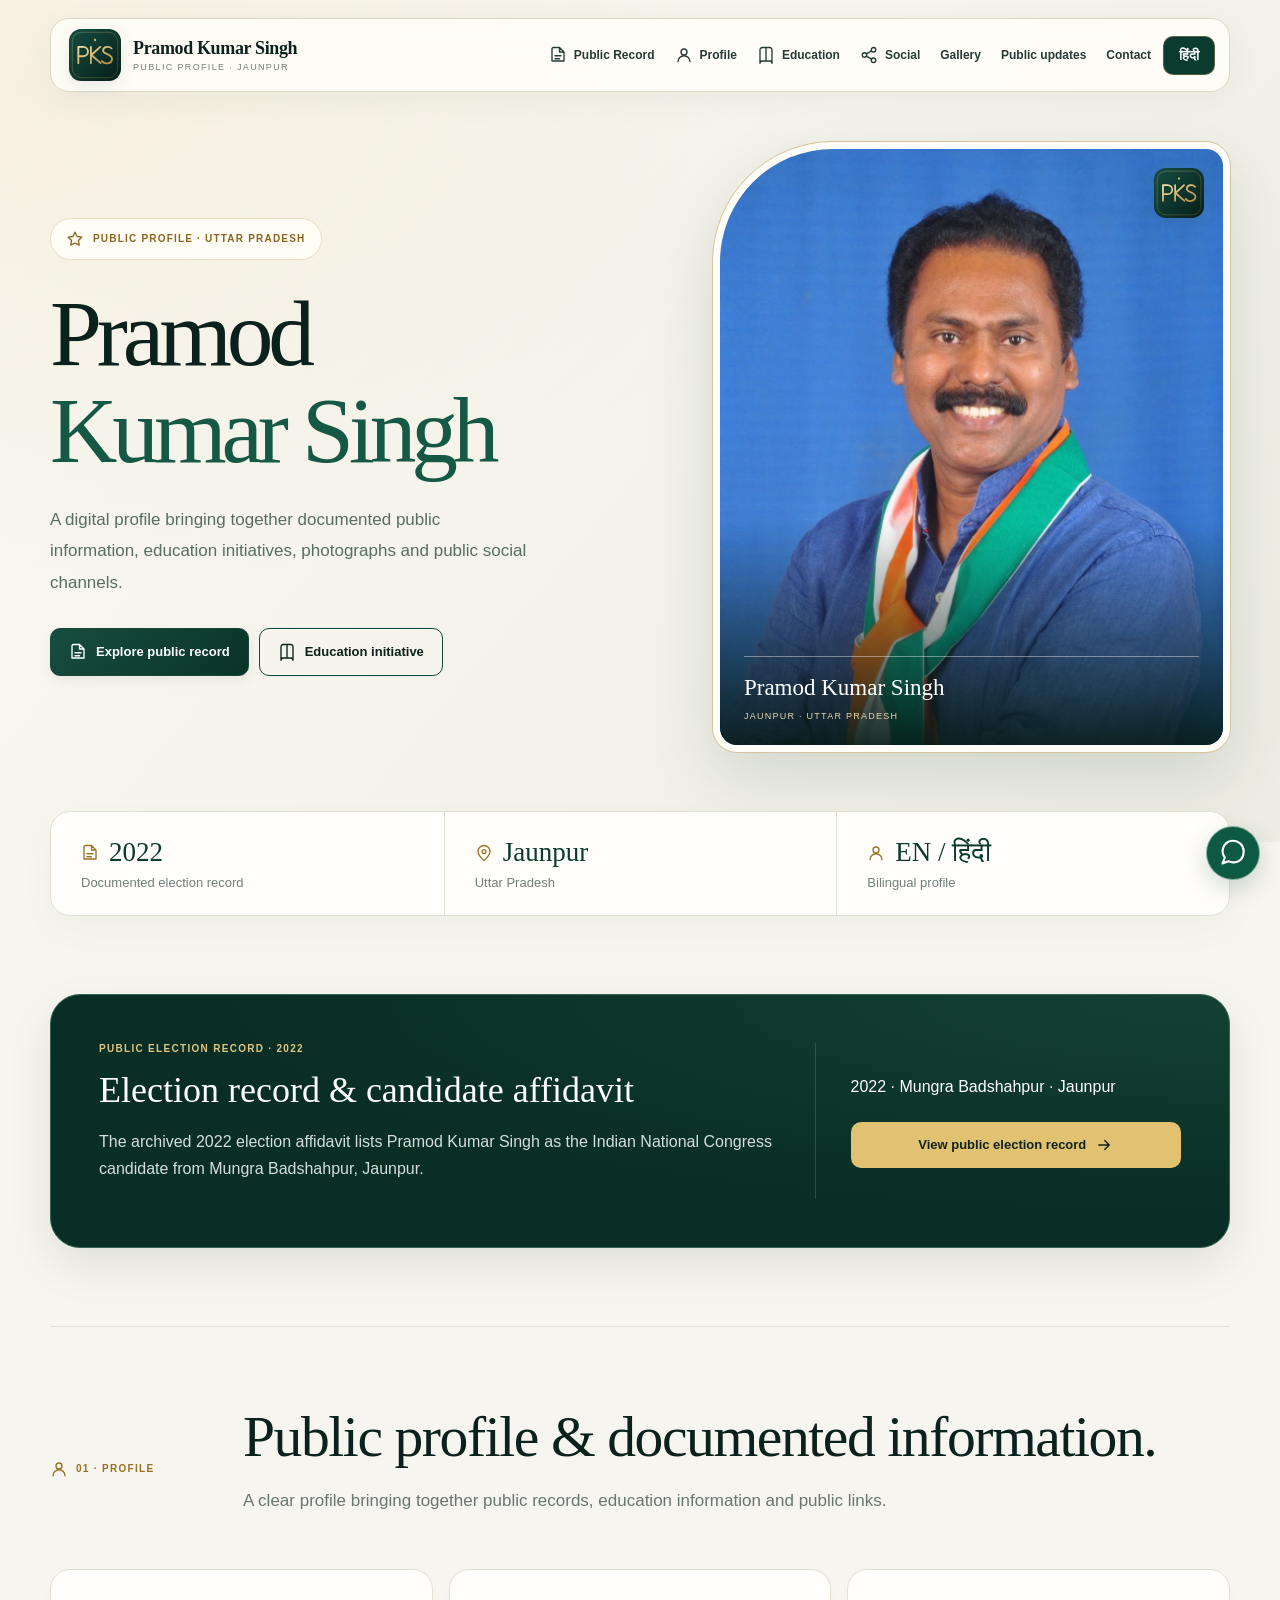
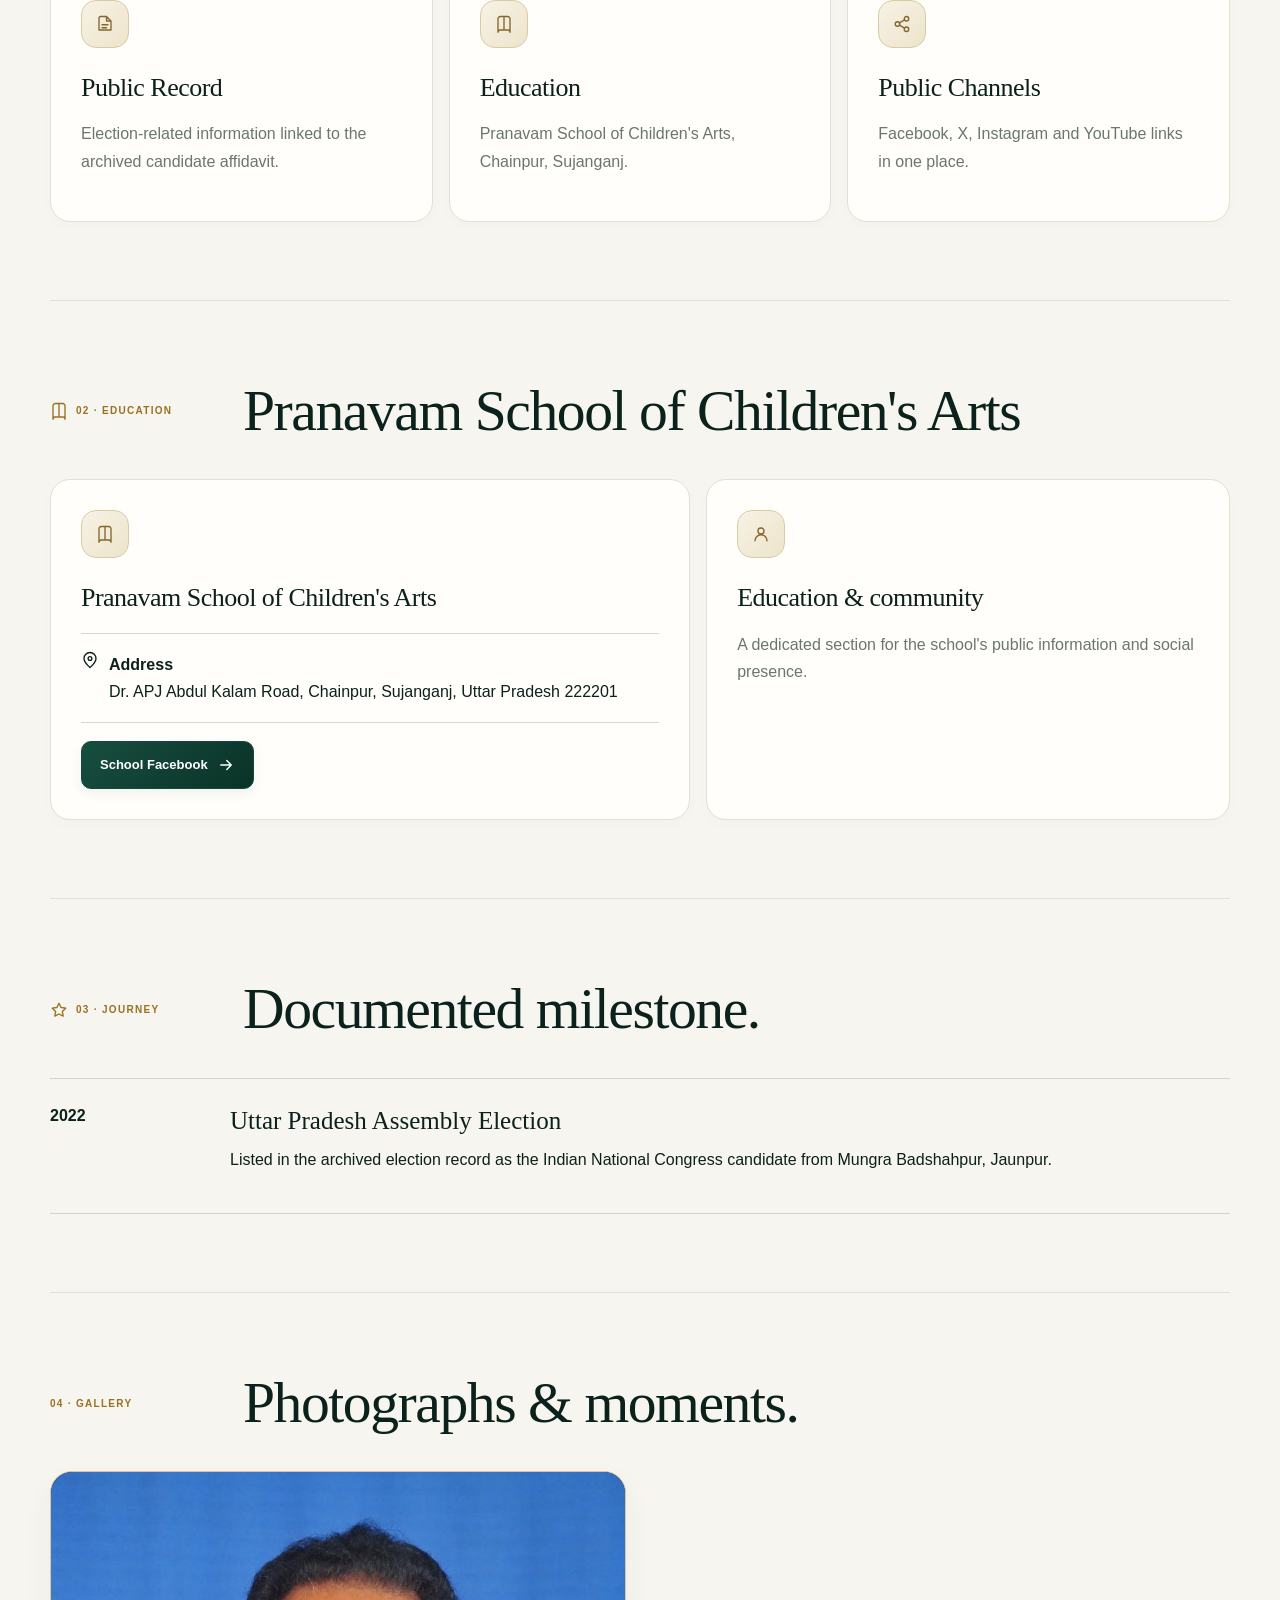
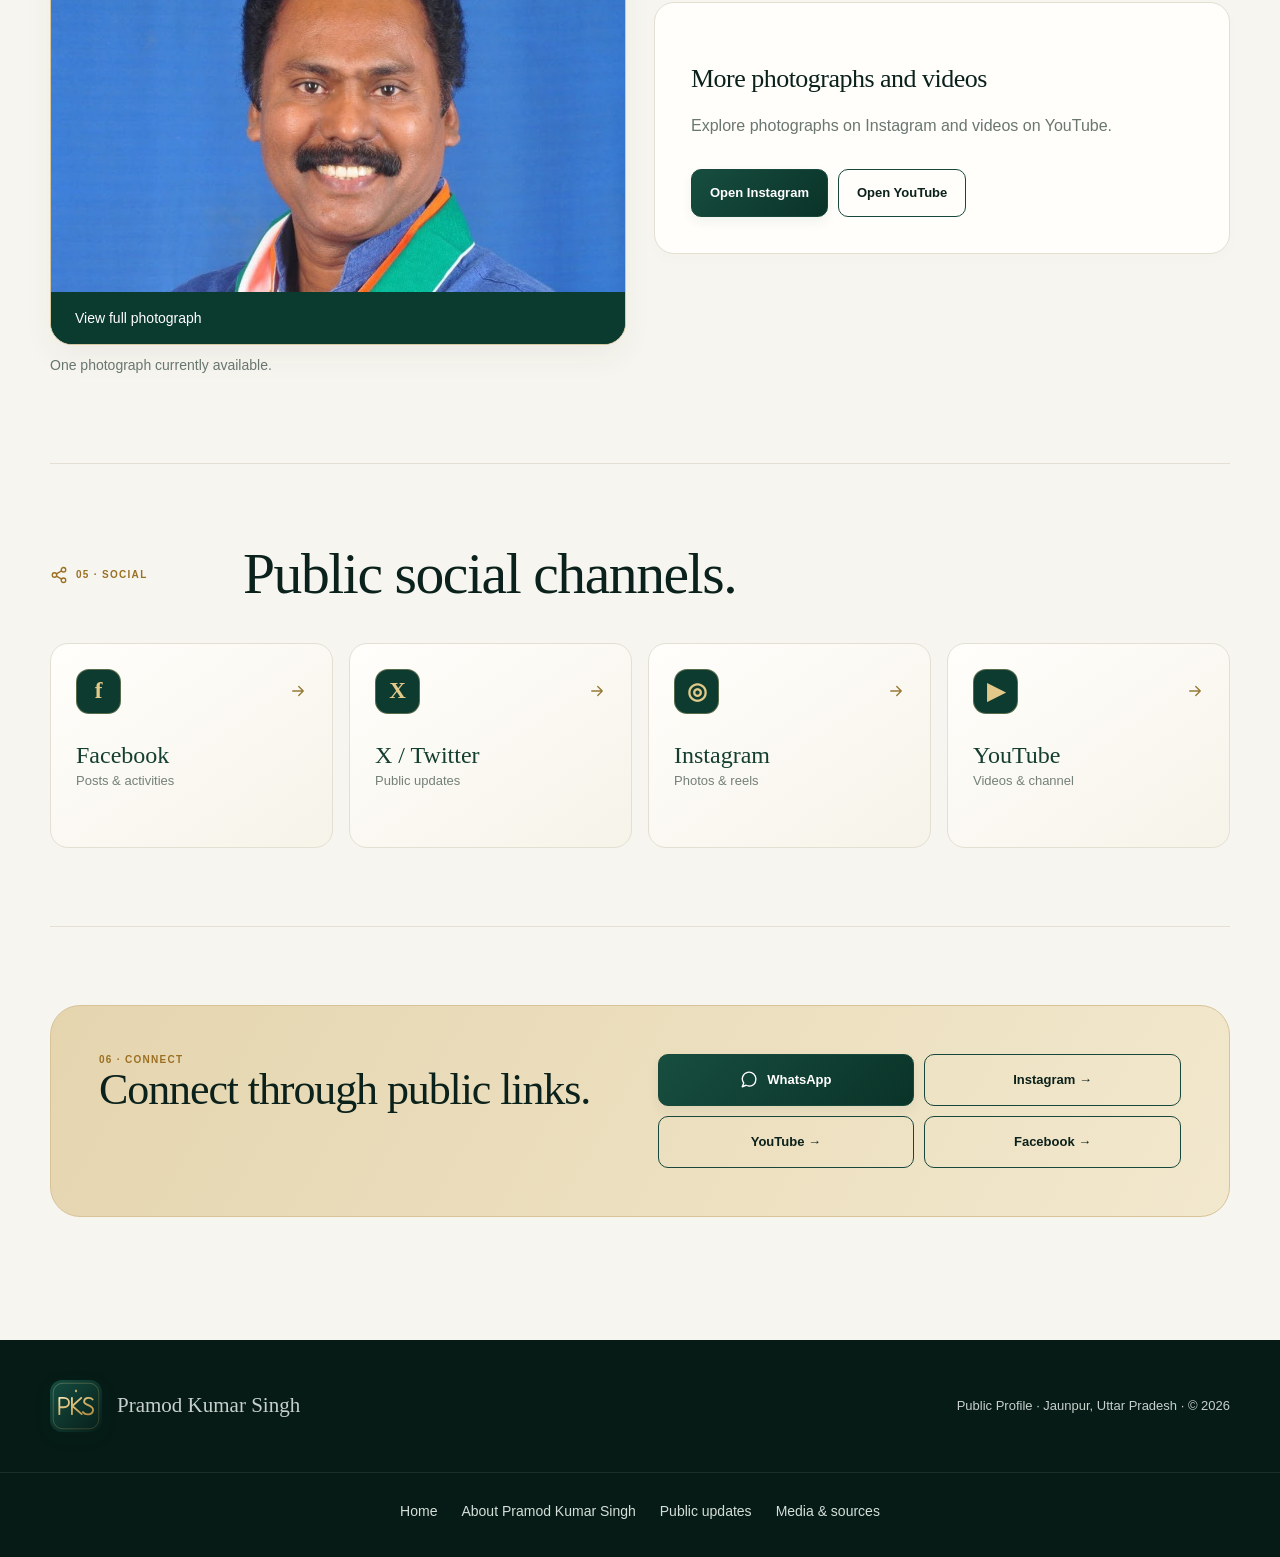
==== commit cc7dcf26: "Polish portfolio with premium PKS monogram and consistent responsive visual identity" ====
--- a/index.html
+++ b/index.html
@@ -1 +1 @@
-<!doctype html><html lang="en"><head><meta charset="utf-8"><meta name="viewport" content="width=device-width,initial-scale=1"><title>Pramod Kumar Singh | Public Profile, Jaunpur</title><meta name="author" content="Pramod Kumar Singh"><meta name="theme-color" content="#071d18"><style>:root{--ink:#0b211b;--green:#0b3a2f;--gold:#c8a75c;--paper:#f5f2e9;--white:#fffdf8;--muted:#68766f;--line:#ded8ca}*{box-sizing:border-box}html{scroll-behavior:smooth}body{margin:0;background:var(--paper);color:var(--ink);font-family:Arial,sans-serif}.wrap{width:min(1180px,calc(100% - 38px));margin:auto}.icon{width:18px;height:18px;fill:none;stroke:currentColor;stroke-width:1.8;stroke-linecap:round;stroke-linejoin:round}.nav{position:fixed;z-index:50;top:18px;left:50%;transform:translateX(-50%);width:min(1180px,calc(100% - 30px));min-height:74px;padding:0 14px 0 18px;display:flex;align-items:center;justify-content:space-between;background:#fffdf8ed;border:1px solid #fff;box-shadow:0 18px 60px #071a1518;backdrop-filter:blur(20px);border-radius:22px}.brand{display:flex;align-items:center;gap:12px}.mark{width:46px;height:46px;border-radius:15px;background:linear-gradient(145deg,#0b3a2f,#071d18);color:#e4c779;display:grid;place-items:center;font:700 15px Georgia;box-shadow:0 8px 20px #0a302524}.brand b{font:600 17px Georgia}.brand small{display:block;font-size:8px;letter-spacing:.22em;color:#738078;margin-top:3px}.links{display:flex;align-items:center;gap:4px}.links a{display:flex;align-items:center;gap:7px;padding:10px;border-radius:10px;text-decoration:none;font-size:10px;font-weight:800;color:#263b34}.links a:hover{background:#0b3a2f0c;color:var(--green)}.lang,.menu{border:0;border-radius:12px;padding:11px 14px;background:var(--green);color:#fff;font-weight:800;cursor:pointer}.menu{display:none}.hero{min-height:100vh;padding:128px 0 70px;background:radial-gradient(circle at 10% 10%,#d9bd7840 0,transparent 29%),radial-gradient(circle at 90% 80%,#0b3a2f12 0,transparent 30%),linear-gradient(135deg,#faf8f2,#e9e4d7)}.heroGrid{display:grid;grid-template-columns:1.03fr .97fr;gap:64px;align-items:center}.badge{display:inline-flex;align-items:center;gap:9px;padding:9px 13px;border:1px solid #c8a75c55;border-radius:999px;background:#fff9;color:#89651f;font-size:10px;letter-spacing:.14em;font-weight:900}.hero h1{font:400 clamp(60px,8vw,108px)/.88 Georgia,serif;letter-spacing:-.055em;margin:27px 0}.hero h1 span{color:#155844}.hero p,.lead{font:18px/1.75 Georgia,serif;color:var(--muted);max-width:660px}.actions{display:flex;gap:10px;flex-wrap:wrap;margin-top:30px}.btn{display:inline-flex;align-items:center;gap:9px;padding:14px 18px;border-radius:12px;text-decoration:none;font-size:11px;font-weight:900;border:1px solid #17483b;transition:.25s;color:var(--ink)}.btn:hover{transform:translateY(-3px);box-shadow:0 12px 28px #0a30251c}.primary{background:var(--green);color:white}.portrait{position:relative;height:680px;border-radius:32px;overflow:hidden;box-shadow:0 38px 90px #0b281f35;border:1px solid #fff}.portrait img{width:100%;height:100%;object-fit:cover;object-position:center top}.portrait:after{content:"";position:absolute;inset:0;background:linear-gradient(0deg,#061b16e8,transparent 58%)}.portraitTag{position:absolute;z-index:3;top:22px;right:22px;width:52px;height:52px;border-radius:16px;background:#fffde9;display:grid;place-items:center;color:#9a7528}.caption{position:absolute;z-index:2;bottom:30px;left:32px;right:32px;color:#fff;border-top:1px solid #ffffff66;padding-top:18px;display:flex;justify-content:space-between}.stats{display:grid;grid-template-columns:repeat(3,1fr);gap:12px;margin-top:-31px;position:relative;z-index:4}.stat{background:#fff;border-radius:20px;padding:22px;box-shadow:0 18px 50px #0c261b14}.statTop{display:flex;align-items:center;gap:10px;color:#9a7528}.stat strong{font:28px Georgia;color:var(--green)}.stat span{display:block;font-size:11px;color:#718078;margin-top:7px}.section{padding:105px 0}.sectionHead{display:grid;grid-template-columns:170px 1fr;gap:35px;margin-bottom:42px}.label{display:flex;align-items:center;gap:8px;font-size:10px;letter-spacing:.2em;font-weight:900;color:#9b7022;text-transform:uppercase}.title{font:400 clamp(42px,5vw,70px)/1 Georgia,serif;margin:0}.record{position:relative;overflow:hidden;background:linear-gradient(135deg,#061f19,#15523f);color:#fff;border-radius:30px;padding:48px;display:grid;grid-template-columns:1.3fr .7fr;gap:35px;box-shadow:0 30px 75px #08251c30}.record h2{font:40px Georgia;margin:15px 0}.record p{color:#d4dfda;line-height:1.7}.record .side{border-left:1px solid #ffffff25;padding-left:35px;display:flex;flex-direction:column;justify-content:center}.record .side .btn{background:#e0c271;color:#10231e;border:0;margin-top:22px}.grid3,.socials{display:grid;grid-template-columns:repeat(3,1fr);gap:16px}.card,.feature{background:var(--white);border:1px solid var(--line);border-radius:22px;padding:30px;box-shadow:0 14px 45px #12261e0b;transition:.25s}.card:hover,.feature:hover{transform:translateY(-5px);box-shadow:0 22px 55px #12261e14}.icoBox{width:48px;height:48px;border-radius:15px;background:#0b3a2f0d;color:var(--green);display:grid;place-items:center;border:1px solid #0b3a2f12}.card h3,.feature h3{font:26px Georgia;margin:24px 0 10px}.card p,.feature p{color:#6a766f;line-height:1.7}.featureGrid{display:grid;grid-template-columns:1.1fr .9fr;gap:16px}.address{display:flex;gap:10px;padding:17px 0;border-top:1px solid #ddd5c6;border-bottom:1px solid #ddd5c6;margin:18px 0;line-height:1.7}.timeline{border-top:1px solid #d8d1c4}.step{display:grid;grid-template-columns:150px 1fr;gap:30px;padding:28px 0;border-bottom:1px solid #d8d1c4}.step h3{font:25px Georgia;margin:0 0 8px}.gallery{display:grid;grid-template-columns:1.6fr 1fr 1fr;gap:12px}.gallery img{width:100%;height:390px;object-fit:cover;border-radius:20px;transition:.3s}.gallery img:hover{transform:translateY(-5px)}.socials{grid-template-columns:repeat(4,1fr)}.social{background:#fff;border-radius:20px;padding:25px;min-height:170px;text-decoration:none;border:1px solid var(--line);transition:.25s;color:var(--ink)}.social:hover{transform:translateY(-6px);box-shadow:0 20px 45px #102a2017;border-color:#c8a75c80}.socialHead{display:flex;align-items:center;justify-content:space-between}.socialIcon{width:45px;height:45px;border-radius:14px;background:var(--green);color:#fff;display:grid;place-items:center;font-weight:900}.social b{font:23px Georgia}.social span{display:block;color:#748078;font-size:11px;margin-top:48px}.contact{background:linear-gradient(135deg,#d8b767,#edd99e);border-radius:30px;padding:48px;display:grid;grid-template-columns:1fr 1fr;gap:35px;box-shadow:0 25px 65px #9c79282a}.contactBtns{display:grid;grid-template-columns:1fr 1fr;gap:10px}.reveal{opacity:1;transform:none}.reveal.show{opacity:1;transform:none}.wa{position:fixed;z-index:45;right:22px;bottom:22px;width:62px;height:62px;border-radius:20px;background:#25d366;color:#fff;display:grid;place-items:center;text-decoration:none;box-shadow:0 14px 38px #087d393f;border:1px solid #ffffff77}footer{background:#061b16;color:#c7d0cc;padding:48px 0;margin-top:90px}.foot{display:flex;justify-content:space-between;gap:20px;flex-wrap:wrap;font-size:11px}@media(max-width:900px){.links{display:none;position:absolute;top:80px;left:0;right:0;background:#fff;padding:18px;border-radius:18px;flex-direction:column;align-items:stretch;box-shadow:0 20px 40px #0002}.links.open{display:flex}.menu{display:block}.heroGrid,.record,.sectionHead,.featureGrid,.contact{grid-template-columns:1fr}.portrait{height:550px}.stats,.grid3,.socials,.gallery{grid-template-columns:1fr}.record .side{border-left:0;border-top:1px solid #ffffff25;padding:25px 0 0}.step{grid-template-columns:1fr}.contactBtns{grid-template-columns:1fr}.section{padding:75px 0}.gallery img{height:330px}}.seo-pages{display:flex;flex-wrap:wrap;justify-content:center;gap:16px 24px;padding:28px 20px;background:#fffdf8;color:#0b3a2f;border-top:1px solid #ded8ca;font:16px/1.5 Arial,sans-serif}.seo-pages a{color:inherit;text-underline-offset:4px}.seo-pages a:focus-visible{outline:3px solid #9a7528;outline-offset:4px}</style><meta name="description" content="Explore Pramod Kumar Singh’s Jaunpur public profile, 2022 Mungra Badshahpur election record, education initiative, photographs and social links."><meta name="robots" content="index,follow,max-image-preview:large,max-snippet:-1,max-video-preview:-1"><link rel="canonical" href="https://pramodkumarsingh.online/"><meta property="og:type" content="profile"><meta property="og:site_name" content="Pramod Kumar Singh"><meta property="og:locale" content="en_IN"><meta property="og:title" content="Pramod Kumar Singh | Public Profile, Jaunpur"><meta property="og:description" content="Explore Pramod Kumar Singh’s Jaunpur public profile, 2022 Mungra Badshahpur election record, education initiative, photographs and social links."><meta property="og:url" content="https://pramodkumarsingh.online/"><meta property="og:image" content="https://pramodkumarsingh.online/pramod-kumar-singh.jpg"><meta property="og:image:alt" content="Portrait of Pramod Kumar Singh"><meta name="twitter:card" content="summary_large_image"><meta name="twitter:title" content="Pramod Kumar Singh | Public Profile, Jaunpur"><meta name="twitter:description" content="Explore Pramod Kumar Singh’s Jaunpur public profile, 2022 Mungra Badshahpur election record, education initiative, photographs and social links."><meta name="twitter:image" content="https://pramodkumarsingh.online/pramod-kumar-singh.jpg"><meta name="twitter:image:alt" content="Portrait of Pramod Kumar Singh"><script type="application/ld+json">{"@context":"https://schema.org","@graph":[{"@type":"WebSite","@id":"https://pramodkumarsingh.online/#website","name":"Pramod Kumar Singh","url":"https://pramodkumarsingh.online/","inLanguage":"en-IN"},{"@type":"Person","@id":"https://pramodkumarsingh.online/#person","name":"Pramod Kumar Singh","url":"https://pramodkumarsingh.online/","image":"https://pramodkumarsingh.online/pramod-kumar-singh.jpg","sameAs":["https://www.facebook.com/100070034655239/","https://x.com/pramodksinghinc","https://www.instagram.com/pramodksinghinc","https://youtube.com/@pramodksinghinc"],"address":{"@type":"PostalAddress","addressLocality":"Jaunpur","addressRegion":"Uttar Pradesh","addressCountry":"IN"}},{"@type":"ProfilePage","@id":"https://pramodkumarsingh.online/#webpage","url":"https://pramodkumarsingh.online/","name":"Pramod Kumar Singh | Public Profile, Jaunpur","description":"Explore Pramod Kumar Singh’s Jaunpur public profile, 2022 Mungra Badshahpur election record, education initiative, photographs and social links.","inLanguage":"en-IN","isPartOf":{"@id":"https://pramodkumarsingh.online/#website"},"about":{"@id":"https://pramodkumarsingh.online/#person"},"mainEntity":{"@id":"https://pramodkumarsingh.online/#person"}}]}</script><meta name="google-site-verification" content="tOjXyHYVI4Ojau0BPUjsYKcS-woKDnLBHeSX47-cCiM" /><link rel="stylesheet" href="/enhancements.css"></head><body><svg style="display:none"><symbol id="file" viewBox="0 0 24 24"><path d="M14 2H6a2 2 0 0 0-2 2v16h16V8zM14 2v6h6M8 13h8M8 17h6"/></symbol><symbol id="user" viewBox="0 0 24 24"><circle cx="12" cy="8" r="4"/><path d="M4 21a8 8 0 0 1 16 0"/></symbol><symbol id="book" viewBox="0 0 24 24"><path d="M4 5a3 3 0 0 1 3-3h5v18H7a3 3 0 0 0-3 3zM20 5a3 3 0 0 0-3-3h-5v18h5a3 3 0 0 1 3 3z"/></symbol><symbol id="share" viewBox="0 0 24 24"><circle cx="18" cy="5" r="3"/><circle cx="6" cy="12" r="3"/><circle cx="18" cy="19" r="3"/><path d="m8.6 10.5 6.8-4M8.6 13.5l6.8 4"/></symbol><symbol id="pin" viewBox="0 0 24 24"><path d="M20 10c0 5-8 12-8 12S4 15 4 10a8 8 0 1 1 16 0z"/><circle cx="12" cy="10" r="2.5"/></symbol><symbol id="arrow" viewBox="0 0 24 24"><path d="M5 12h14M13 6l6 6-6 6"/></symbol><symbol id="star" viewBox="0 0 24 24"><path d="m12 3 2.8 5.7 6.2.9-4.5 4.4 1.1 6.2-5.6-2.9-5.6 2.9 1.1-6.2L3 9.6l6.2-.9z"/></symbol><symbol id="chat" viewBox="0 0 24 24"><path d="M21 12a8 8 0 0 1-9 8 9 9 0 0 1-4-1l-5 2 2-5a9 9 0 1 1 16-4z"/></symbol></svg><nav class="nav"><div class="brand"><div class="mark">PKS</div><div><b>Pramod Kumar Singh</b><small>PUBLIC PROFILE · JAUNPUR</small></div></div><div class="links" id="navLinks"><a href="#record"><svg class="icon"><use href="#file"/></svg>Public Record</a><a href="#profile"><svg class="icon"><use href="#user"/></svg>Profile</a><a href="#education"><svg class="icon"><use href="#book"/></svg>Education</a><a href="#social"><svg class="icon"><use href="#share"/></svg>Social</a><a href="#gallery">Gallery</a><a href="/updates">Public updates</a><a href="#contact">Contact</a><button class="lang" id="langBtn" onclick="toggleLang()">हिंदी</button></div><button class="menu" aria-label="Open menu" aria-expanded="false" aria-controls="navLinks" onclick="menu()">☰</button></nav><header class="hero"><div class="wrap heroGrid"><div><div class="badge"><svg class="icon"><use href="#star"/></svg>PUBLIC PROFILE · UTTAR PRADESH</div><h1>Pramod <br><span>Kumar Singh</span></h1><p>A digital profile bringing together documented public information, education initiatives, photographs and public social channels.</p><div class="actions"><a class="btn primary" href="#record"><svg class="icon"><use href="#file"/></svg>Explore public record</a><a class="btn" href="#education"><svg class="icon"><use href="#book"/></svg>Education initiative</a></div></div><div class="portrait"><img width="1020" height="1536" decoding="async" src="pramod-kumar-singh.jpg" alt="Pramod Kumar Singh, Jaunpur public profile" fetchpriority="high"><div class="portraitTag"><svg class="icon" style="width:24px;height:24px"><use href="#star"/></svg></div><div class="caption"><b>Pramod Kumar Singh</b><small>JAUNPUR · UTTAR PRADESH</small></div></div></div></header><main class="wrap"><div class="stats reveal"><div class="stat"><div class="statTop"><svg class="icon"><use href="#file"/></svg><strong>2022</strong></div><span>Documented election record</span></div><div class="stat"><div class="statTop"><svg class="icon"><use href="#pin"/></svg><strong>Jaunpur</strong></div><span>Uttar Pradesh</span></div><div class="stat"><div class="statTop"><svg class="icon"><use href="#user"/></svg><strong>EN / हिंदी</strong></div><span>Bilingual profile</span></div></div><section id="record" class="section reveal"><div class="record"><div><div class="label">PUBLIC ELECTION RECORD · 2022</div><h2>Election record & candidate affidavit</h2><p>The archived 2022 election affidavit lists Pramod Kumar Singh as the Indian National Congress candidate from Mungra Badshahpur, Jaunpur.</p></div><div class="side"><b>2022 · Mungra Badshahpur · Jaunpur</b><a class="btn" target="_blank" rel="noopener" href="https://www.myneta.info/uttarpradesh2022/candidate.php?candidate_id=4713">View public election record <svg class="icon"><use href="#arrow"/></svg></a></div></div></section><section id="profile" class="section reveal"><div class="sectionHead"><div class="label"><svg class="icon"><use href="#user"/></svg>01 · PROFILE</div><div><h2 class="title">Public profile & documented information.</h2><p class="lead">A clear profile bringing together public records, education information and public links.</p></div></div><div class="grid3"><article class="card"><div class="icoBox"><svg class="icon"><use href="#file"/></svg></div><h3>Public Record</h3><p>Election-related information linked to the archived candidate affidavit.</p></article><article class="card"><div class="icoBox"><svg class="icon"><use href="#book"/></svg></div><h3>Education</h3><p>Pranavam School of Children's Arts, Chainpur, Sujanganj.</p></article><article class="card"><div class="icoBox"><svg class="icon"><use href="#share"/></svg></div><h3>Public Channels</h3><p>Facebook, X, Instagram and YouTube links in one place.</p></article></div></section><section id="education" class="section reveal"><div class="sectionHead"><div class="label"><svg class="icon"><use href="#book"/></svg>02 · EDUCATION</div><h2 class="title">Pranavam School of Children's Arts</h2></div><div class="featureGrid"><div class="feature"><div class="icoBox"><svg class="icon"><use href="#book"/></svg></div><h3>Pranavam School of Children's Arts</h3><div class="address"><svg class="icon"><use href="#pin"/></svg><div><b>Address</b><br>Dr. APJ Abdul Kalam Road, Chainpur, Sujanganj, Uttar Pradesh 222201</div></div><a class="btn primary" target="_blank" rel="noopener" href="https://www.facebook.com/share/19Sr4gL31t/?mibextid=wwXIfr">School Facebook <svg class="icon"><use href="#arrow"/></svg></a></div><div class="feature"><div class="icoBox"><svg class="icon"><use href="#user"/></svg></div><h3>Education & community</h3><p>A dedicated section for the school's public information and social presence.</p></div></div></section><section class="section reveal"><div class="sectionHead"><div class="label"><svg class="icon"><use href="#star"/></svg>03 · JOURNEY</div><h2 class="title">Documented milestone.</h2></div><div class="timeline"><div class="step"><strong>2022</strong><div><h3>Uttar Pradesh Assembly Election</h3><p>Listed in the archived election record as the Indian National Congress candidate from Mungra Badshahpur, Jaunpur.</p></div></div></div></section><section id="gallery" class="section reveal"><div class="sectionHead"><div class="label">04 · GALLERY</div><h2 class="title">Photographs & moments.</h2></div><div class="photo-layout"><figure class="photo-card"><a class="photo-open" href="/pramod-kumar-singh.jpg" aria-label="Open portrait"><img loading="lazy" decoding="async" src="/pramod-kumar-singh.jpg" width="1020" height="1536" alt="Portrait of Pramod Kumar Singh"><span>View full photograph</span></a><figcaption>One photograph currently available.</figcaption></figure><div class="feature"><h3>More photographs and videos</h3><p>Explore photographs on Instagram and videos on YouTube.</p><div class="actions"><a class="btn primary" target="_blank" rel="noopener" href="https://www.instagram.com/pramodksinghinc">Open Instagram</a><a class="btn" target="_blank" rel="noopener" href="https://youtube.com/@pramodksinghinc">Open YouTube</a></div></div></div></section><section id="social" class="section reveal"><div class="sectionHead"><div class="label"><svg class="icon"><use href="#share"/></svg>05 · SOCIAL</div><h2 class="title">Public social channels.</h2></div><div class="socials"><a class="social" target="_blank" rel="me noopener" href="https://www.facebook.com/100070034655239/"><div class="socialHead"><div class="socialIcon">f</div><svg class="icon"><use href="#arrow"/></svg></div><span><b>Facebook</b><br>Posts & activities</span></a><a class="social" target="_blank" rel="me noopener" href="https://x.com/pramodksinghinc"><div class="socialHead"><div class="socialIcon">X</div><svg class="icon"><use href="#arrow"/></svg></div><span><b>X / Twitter</b><br>Public updates</span></a><a class="social" target="_blank" rel="me noopener" href="https://www.instagram.com/pramodksinghinc"><div class="socialHead"><div class="socialIcon">◎</div><svg class="icon"><use href="#arrow"/></svg></div><span><b>Instagram</b><br>Photos & reels</span></a><a class="social" target="_blank" rel="me noopener" href="https://youtube.com/@pramodksinghinc"><div class="socialHead"><div class="socialIcon">▶</div><svg class="icon"><use href="#arrow"/></svg></div><span><b>YouTube</b><br>Videos & channel</span></a></div></section><section id="contact" class="section reveal"><div class="contact"><div><div class="label">06 · CONNECT</div><h2 class="title">Connect through public links.</h2></div><div class="contactBtns"><a class="btn primary" target="_blank" rel="noopener" href="https://wa.me/918931910000"><svg class="icon"><use href="#chat"/></svg>WhatsApp</a><a class="btn" target="_blank" rel="noopener" href="https://www.instagram.com/pramodksinghinc">Instagram →</a><a class="btn" target="_blank" rel="noopener" href="https://youtube.com/@pramodksinghinc">YouTube →</a><a class="btn" target="_blank" rel="noopener" href="https://www.facebook.com/100070034655239/">Facebook →</a></div></div></section></main><dialog id="photoDialog" aria-label="Portrait of Pramod Kumar Singh"><button type="button" class="photo-close">Close photograph</button><img src="/pramod-kumar-singh.jpg" width="1020" height="1536" alt="Portrait of Pramod Kumar Singh"></dialog><footer><div class="wrap foot"><b>Pramod Kumar Singh</b><span>Public Profile · Jaunpur, Uttar Pradesh · © 2026</span></div></footer><a aria-label="Contact Pramod Kumar Singh on WhatsApp" class="wa" href="https://wa.me/918931910000" target="_blank" rel="noopener"><svg class="icon" style="width:28px;height:28px"><use href="#chat"/></svg></a><nav class="seo-pages" aria-label="Explore the website"><a href="/">Home</a><a href="/pramod-kumar-singh">About Pramod Kumar Singh</a><a href="/updates">Public updates</a><a href="/media">Media & sources</a></nav><script src="/enhancements.js" defer></script></body></html>+<!doctype html><html lang="en"><head><meta charset="utf-8"><meta name="viewport" content="width=device-width,initial-scale=1"><title>Pramod Kumar Singh | Public Profile, Jaunpur</title><meta name="author" content="Pramod Kumar Singh"><meta name="theme-color" content="#071d18"><style>:root{--ink:#0b211b;--green:#0b3a2f;--gold:#c8a75c;--paper:#f5f2e9;--white:#fffdf8;--muted:#68766f;--line:#ded8ca}*{box-sizing:border-box}html{scroll-behavior:smooth}body{margin:0;background:var(--paper);color:var(--ink);font-family:Arial,sans-serif}.wrap{width:min(1180px,calc(100% - 38px));margin:auto}.icon{width:18px;height:18px;fill:none;stroke:currentColor;stroke-width:1.8;stroke-linecap:round;stroke-linejoin:round}.nav{position:fixed;z-index:50;top:18px;left:50%;transform:translateX(-50%);width:min(1180px,calc(100% - 30px));min-height:74px;padding:0 14px 0 18px;display:flex;align-items:center;justify-content:space-between;background:#fffdf8ed;border:1px solid #fff;box-shadow:0 18px 60px #071a1518;backdrop-filter:blur(20px);border-radius:22px}.brand{display:flex;align-items:center;gap:12px}.mark{width:46px;height:46px;border-radius:15px;background:linear-gradient(145deg,#0b3a2f,#071d18);color:#e4c779;display:grid;place-items:center;font:700 15px Georgia;box-shadow:0 8px 20px #0a302524}.brand b{font:600 17px Georgia}.brand small{display:block;font-size:8px;letter-spacing:.22em;color:#738078;margin-top:3px}.links{display:flex;align-items:center;gap:4px}.links a{display:flex;align-items:center;gap:7px;padding:10px;border-radius:10px;text-decoration:none;font-size:10px;font-weight:800;color:#263b34}.links a:hover{background:#0b3a2f0c;color:var(--green)}.lang,.menu{border:0;border-radius:12px;padding:11px 14px;background:var(--green);color:#fff;font-weight:800;cursor:pointer}.menu{display:none}.hero{min-height:100vh;padding:128px 0 70px;background:radial-gradient(circle at 10% 10%,#d9bd7840 0,transparent 29%),radial-gradient(circle at 90% 80%,#0b3a2f12 0,transparent 30%),linear-gradient(135deg,#faf8f2,#e9e4d7)}.heroGrid{display:grid;grid-template-columns:1.03fr .97fr;gap:64px;align-items:center}.badge{display:inline-flex;align-items:center;gap:9px;padding:9px 13px;border:1px solid #c8a75c55;border-radius:999px;background:#fff9;color:#89651f;font-size:10px;letter-spacing:.14em;font-weight:900}.hero h1{font:400 clamp(60px,8vw,108px)/.88 Georgia,serif;letter-spacing:-.055em;margin:27px 0}.hero h1 span{color:#155844}.hero p,.lead{font:18px/1.75 Georgia,serif;color:var(--muted);max-width:660px}.actions{display:flex;gap:10px;flex-wrap:wrap;margin-top:30px}.btn{display:inline-flex;align-items:center;gap:9px;padding:14px 18px;border-radius:12px;text-decoration:none;font-size:11px;font-weight:900;border:1px solid #17483b;transition:.25s;color:var(--ink)}.btn:hover{transform:translateY(-3px);box-shadow:0 12px 28px #0a30251c}.primary{background:var(--green);color:white}.portrait{position:relative;height:680px;border-radius:32px;overflow:hidden;box-shadow:0 38px 90px #0b281f35;border:1px solid #fff}.portrait img{width:100%;height:100%;object-fit:cover;object-position:center top}.portrait:after{content:"";position:absolute;inset:0;background:linear-gradient(0deg,#061b16e8,transparent 58%)}.portraitTag{position:absolute;z-index:3;top:22px;right:22px;width:52px;height:52px;border-radius:16px;background:#fffde9;display:grid;place-items:center;color:#9a7528}.caption{position:absolute;z-index:2;bottom:30px;left:32px;right:32px;color:#fff;border-top:1px solid #ffffff66;padding-top:18px;display:flex;justify-content:space-between}.stats{display:grid;grid-template-columns:repeat(3,1fr);gap:12px;margin-top:-31px;position:relative;z-index:4}.stat{background:#fff;border-radius:20px;padding:22px;box-shadow:0 18px 50px #0c261b14}.statTop{display:flex;align-items:center;gap:10px;color:#9a7528}.stat strong{font:28px Georgia;color:var(--green)}.stat span{display:block;font-size:11px;color:#718078;margin-top:7px}.section{padding:105px 0}.sectionHead{display:grid;grid-template-columns:170px 1fr;gap:35px;margin-bottom:42px}.label{display:flex;align-items:center;gap:8px;font-size:10px;letter-spacing:.2em;font-weight:900;color:#9b7022;text-transform:uppercase}.title{font:400 clamp(42px,5vw,70px)/1 Georgia,serif;margin:0}.record{position:relative;overflow:hidden;background:linear-gradient(135deg,#061f19,#15523f);color:#fff;border-radius:30px;padding:48px;display:grid;grid-template-columns:1.3fr .7fr;gap:35px;box-shadow:0 30px 75px #08251c30}.record h2{font:40px Georgia;margin:15px 0}.record p{color:#d4dfda;line-height:1.7}.record .side{border-left:1px solid #ffffff25;padding-left:35px;display:flex;flex-direction:column;justify-content:center}.record .side .btn{background:#e0c271;color:#10231e;border:0;margin-top:22px}.grid3,.socials{display:grid;grid-template-columns:repeat(3,1fr);gap:16px}.card,.feature{background:var(--white);border:1px solid var(--line);border-radius:22px;padding:30px;box-shadow:0 14px 45px #12261e0b;transition:.25s}.card:hover,.feature:hover{transform:translateY(-5px);box-shadow:0 22px 55px #12261e14}.icoBox{width:48px;height:48px;border-radius:15px;background:#0b3a2f0d;color:var(--green);display:grid;place-items:center;border:1px solid #0b3a2f12}.card h3,.feature h3{font:26px Georgia;margin:24px 0 10px}.card p,.feature p{color:#6a766f;line-height:1.7}.featureGrid{display:grid;grid-template-columns:1.1fr .9fr;gap:16px}.address{display:flex;gap:10px;padding:17px 0;border-top:1px solid #ddd5c6;border-bottom:1px solid #ddd5c6;margin:18px 0;line-height:1.7}.timeline{border-top:1px solid #d8d1c4}.step{display:grid;grid-template-columns:150px 1fr;gap:30px;padding:28px 0;border-bottom:1px solid #d8d1c4}.step h3{font:25px Georgia;margin:0 0 8px}.gallery{display:grid;grid-template-columns:1.6fr 1fr 1fr;gap:12px}.gallery img{width:100%;height:390px;object-fit:cover;border-radius:20px;transition:.3s}.gallery img:hover{transform:translateY(-5px)}.socials{grid-template-columns:repeat(4,1fr)}.social{background:#fff;border-radius:20px;padding:25px;min-height:170px;text-decoration:none;border:1px solid var(--line);transition:.25s;color:var(--ink)}.social:hover{transform:translateY(-6px);box-shadow:0 20px 45px #102a2017;border-color:#c8a75c80}.socialHead{display:flex;align-items:center;justify-content:space-between}.socialIcon{width:45px;height:45px;border-radius:14px;background:var(--green);color:#fff;display:grid;place-items:center;font-weight:900}.social b{font:23px Georgia}.social span{display:block;color:#748078;font-size:11px;margin-top:48px}.contact{background:linear-gradient(135deg,#d8b767,#edd99e);border-radius:30px;padding:48px;display:grid;grid-template-columns:1fr 1fr;gap:35px;box-shadow:0 25px 65px #9c79282a}.contactBtns{display:grid;grid-template-columns:1fr 1fr;gap:10px}.reveal{opacity:1;transform:none}.reveal.show{opacity:1;transform:none}.wa{position:fixed;z-index:45;right:22px;bottom:22px;width:62px;height:62px;border-radius:20px;background:#25d366;color:#fff;display:grid;place-items:center;text-decoration:none;box-shadow:0 14px 38px #087d393f;border:1px solid #ffffff77}footer{background:#061b16;color:#c7d0cc;padding:48px 0;margin-top:90px}.foot{display:flex;justify-content:space-between;gap:20px;flex-wrap:wrap;font-size:11px}@media(max-width:900px){.links{display:none;position:absolute;top:80px;left:0;right:0;background:#fff;padding:18px;border-radius:18px;flex-direction:column;align-items:stretch;box-shadow:0 20px 40px #0002}.links.open{display:flex}.menu{display:block}.heroGrid,.record,.sectionHead,.featureGrid,.contact{grid-template-columns:1fr}.portrait{height:550px}.stats,.grid3,.socials,.gallery{grid-template-columns:1fr}.record .side{border-left:0;border-top:1px solid #ffffff25;padding:25px 0 0}.step{grid-template-columns:1fr}.contactBtns{grid-template-columns:1fr}.section{padding:75px 0}.gallery img{height:330px}}.seo-pages{display:flex;flex-wrap:wrap;justify-content:center;gap:16px 24px;padding:28px 20px;background:#fffdf8;color:#0b3a2f;border-top:1px solid #ded8ca;font:16px/1.5 Arial,sans-serif}.seo-pages a{color:inherit;text-underline-offset:4px}.seo-pages a:focus-visible{outline:3px solid #9a7528;outline-offset:4px}</style><meta name="description" content="Explore Pramod Kumar Singh’s Jaunpur public profile, 2022 Mungra Badshahpur election record, education initiative, photographs and social links."><meta name="robots" content="index,follow,max-image-preview:large,max-snippet:-1,max-video-preview:-1"><link rel="canonical" href="https://pramodkumarsingh.online/"><meta property="og:type" content="profile"><meta property="og:site_name" content="Pramod Kumar Singh"><meta property="og:locale" content="en_IN"><meta property="og:title" content="Pramod Kumar Singh | Public Profile, Jaunpur"><meta property="og:description" content="Explore Pramod Kumar Singh’s Jaunpur public profile, 2022 Mungra Badshahpur election record, education initiative, photographs and social links."><meta property="og:url" content="https://pramodkumarsingh.online/"><meta property="og:image" content="https://pramodkumarsingh.online/pramod-kumar-singh.jpg"><meta property="og:image:alt" content="Portrait of Pramod Kumar Singh"><meta name="twitter:card" content="summary_large_image"><meta name="twitter:title" content="Pramod Kumar Singh | Public Profile, Jaunpur"><meta name="twitter:description" content="Explore Pramod Kumar Singh’s Jaunpur public profile, 2022 Mungra Badshahpur election record, education initiative, photographs and social links."><meta name="twitter:image" content="https://pramodkumarsingh.online/pramod-kumar-singh.jpg"><meta name="twitter:image:alt" content="Portrait of Pramod Kumar Singh"><script type="application/ld+json">{"@context":"https://schema.org","@graph":[{"@type":"WebSite","@id":"https://pramodkumarsingh.online/#website","name":"Pramod Kumar Singh","url":"https://pramodkumarsingh.online/","inLanguage":"en-IN"},{"@type":"Person","@id":"https://pramodkumarsingh.online/#person","name":"Pramod Kumar Singh","url":"https://pramodkumarsingh.online/","image":"https://pramodkumarsingh.online/pramod-kumar-singh.jpg","sameAs":["https://www.facebook.com/100070034655239/","https://x.com/pramodksinghinc","https://www.instagram.com/pramodksinghinc","https://youtube.com/@pramodksinghinc"],"address":{"@type":"PostalAddress","addressLocality":"Jaunpur","addressRegion":"Uttar Pradesh","addressCountry":"IN"}},{"@type":"ProfilePage","@id":"https://pramodkumarsingh.online/#webpage","url":"https://pramodkumarsingh.online/","name":"Pramod Kumar Singh | Public Profile, Jaunpur","description":"Explore Pramod Kumar Singh’s Jaunpur public profile, 2022 Mungra Badshahpur election record, education initiative, photographs and social links.","inLanguage":"en-IN","isPartOf":{"@id":"https://pramodkumarsingh.online/#website"},"about":{"@id":"https://pramodkumarsingh.online/#person"},"mainEntity":{"@id":"https://pramodkumarsingh.online/#person"}}]}</script><meta name="google-site-verification" content="tOjXyHYVI4Ojau0BPUjsYKcS-woKDnLBHeSX47-cCiM" /><link rel="stylesheet" href="/enhancements.css?v=20261003-premium"><link rel="icon" type="image/svg+xml" href="/pks-mark.svg"><link rel="manifest" href="/manifest.json"></head><body class="home-page"><svg style="display:none"><symbol id="file" viewBox="0 0 24 24"><path d="M14 2H6a2 2 0 0 0-2 2v16h16V8zM14 2v6h6M8 13h8M8 17h6"/></symbol><symbol id="user" viewBox="0 0 24 24"><circle cx="12" cy="8" r="4"/><path d="M4 21a8 8 0 0 1 16 0"/></symbol><symbol id="book" viewBox="0 0 24 24"><path d="M4 5a3 3 0 0 1 3-3h5v18H7a3 3 0 0 0-3 3zM20 5a3 3 0 0 0-3-3h-5v18h5a3 3 0 0 1 3 3z"/></symbol><symbol id="share" viewBox="0 0 24 24"><circle cx="18" cy="5" r="3"/><circle cx="6" cy="12" r="3"/><circle cx="18" cy="19" r="3"/><path d="m8.6 10.5 6.8-4M8.6 13.5l6.8 4"/></symbol><symbol id="pin" viewBox="0 0 24 24"><path d="M20 10c0 5-8 12-8 12S4 15 4 10a8 8 0 1 1 16 0z"/><circle cx="12" cy="10" r="2.5"/></symbol><symbol id="arrow" viewBox="0 0 24 24"><path d="M5 12h14M13 6l6 6-6 6"/></symbol><symbol id="star" viewBox="0 0 24 24"><path d="m12 3 2.8 5.7 6.2.9-4.5 4.4 1.1 6.2-5.6-2.9-5.6 2.9 1.1-6.2L3 9.6l6.2-.9z"/></symbol><symbol id="chat" viewBox="0 0 24 24"><path d="M21 12a8 8 0 0 1-9 8 9 9 0 0 1-4-1l-5 2 2-5a9 9 0 1 1 16-4z"/></symbol></svg><nav class="nav"><div class="brand"><img class="brand-emblem" src="/pks-mark.svg" width="52" height="52" alt="PKS"><div><b>Pramod Kumar Singh</b><small>PUBLIC PROFILE · JAUNPUR</small></div></div><div class="links" id="navLinks"><a href="#record"><svg class="icon"><use href="#file"/></svg>Public Record</a><a href="#profile"><svg class="icon"><use href="#user"/></svg>Profile</a><a href="#education"><svg class="icon"><use href="#book"/></svg>Education</a><a href="#social"><svg class="icon"><use href="#share"/></svg>Social</a><a href="#gallery">Gallery</a><a href="/updates">Public updates</a><a href="#contact">Contact</a><button class="lang" id="langBtn" onclick="toggleLang()">हिंदी</button></div><button class="menu" aria-label="Open menu" aria-expanded="false" aria-controls="navLinks" onclick="menu()">☰</button></nav><header class="hero"><div class="wrap heroGrid"><div><div class="badge"><svg class="icon"><use href="#star"/></svg>PUBLIC PROFILE · UTTAR PRADESH</div><h1>Pramod <br><span>Kumar Singh</span></h1><p>A digital profile bringing together documented public information, education initiatives, photographs and public social channels.</p><div class="actions"><a class="btn primary" href="#record"><svg class="icon"><use href="#file"/></svg>Explore public record</a><a class="btn" href="#education"><svg class="icon"><use href="#book"/></svg>Education initiative</a></div></div><div class="portrait"><img width="1020" height="1536" decoding="async" src="pramod-kumar-singh.jpg" alt="Pramod Kumar Singh, Jaunpur public profile" fetchpriority="high"><div class="portraitTag"><img class="brand-emblem" src="/pks-mark.svg" width="52" height="52" alt="PKS"></div><div class="caption"><b>Pramod Kumar Singh</b><small>JAUNPUR · UTTAR PRADESH</small></div></div></div></header><main class="wrap"><div class="stats reveal"><div class="stat"><div class="statTop"><svg class="icon"><use href="#file"/></svg><strong>2022</strong></div><span>Documented election record</span></div><div class="stat"><div class="statTop"><svg class="icon"><use href="#pin"/></svg><strong>Jaunpur</strong></div><span>Uttar Pradesh</span></div><div class="stat"><div class="statTop"><svg class="icon"><use href="#user"/></svg><strong>EN / हिंदी</strong></div><span>Bilingual profile</span></div></div><section id="record" class="section reveal"><div class="record"><div><div class="label">PUBLIC ELECTION RECORD · 2022</div><h2>Election record & candidate affidavit</h2><p>The archived 2022 election affidavit lists Pramod Kumar Singh as the Indian National Congress candidate from Mungra Badshahpur, Jaunpur.</p></div><div class="side"><b>2022 · Mungra Badshahpur · Jaunpur</b><a class="btn" target="_blank" rel="noopener" href="https://www.myneta.info/uttarpradesh2022/candidate.php?candidate_id=4713">View public election record <svg class="icon"><use href="#arrow"/></svg></a></div></div></section><section id="profile" class="section reveal"><div class="sectionHead"><div class="label"><svg class="icon"><use href="#user"/></svg>01 · PROFILE</div><div><h2 class="title">Public profile & documented information.</h2><p class="lead">A clear profile bringing together public records, education information and public links.</p></div></div><div class="grid3"><article class="card"><div class="icoBox"><svg class="icon"><use href="#file"/></svg></div><h3>Public Record</h3><p>Election-related information linked to the archived candidate affidavit.</p></article><article class="card"><div class="icoBox"><svg class="icon"><use href="#book"/></svg></div><h3>Education</h3><p>Pranavam School of Children's Arts, Chainpur, Sujanganj.</p></article><article class="card"><div class="icoBox"><svg class="icon"><use href="#share"/></svg></div><h3>Public Channels</h3><p>Facebook, X, Instagram and YouTube links in one place.</p></article></div></section><section id="education" class="section reveal"><div class="sectionHead"><div class="label"><svg class="icon"><use href="#book"/></svg>02 · EDUCATION</div><h2 class="title">Pranavam School of Children's Arts</h2></div><div class="featureGrid"><div class="feature"><div class="icoBox"><svg class="icon"><use href="#book"/></svg></div><h3>Pranavam School of Children's Arts</h3><div class="address"><svg class="icon"><use href="#pin"/></svg><div><b>Address</b><br>Dr. APJ Abdul Kalam Road, Chainpur, Sujanganj, Uttar Pradesh 222201</div></div><a class="btn primary" target="_blank" rel="noopener" href="https://www.facebook.com/share/19Sr4gL31t/?mibextid=wwXIfr">School Facebook <svg class="icon"><use href="#arrow"/></svg></a></div><div class="feature"><div class="icoBox"><svg class="icon"><use href="#user"/></svg></div><h3>Education & community</h3><p>A dedicated section for the school's public information and social presence.</p></div></div></section><section class="section reveal"><div class="sectionHead"><div class="label"><svg class="icon"><use href="#star"/></svg>03 · JOURNEY</div><h2 class="title">Documented milestone.</h2></div><div class="timeline"><div class="step"><strong>2022</strong><div><h3>Uttar Pradesh Assembly Election</h3><p>Listed in the archived election record as the Indian National Congress candidate from Mungra Badshahpur, Jaunpur.</p></div></div></div></section><section id="gallery" class="section reveal"><div class="sectionHead"><div class="label">04 · GALLERY</div><h2 class="title">Photographs & moments.</h2></div><div class="photo-layout"><figure class="photo-card"><a class="photo-open" href="/pramod-kumar-singh.jpg" aria-label="Open portrait"><img loading="lazy" decoding="async" src="/pramod-kumar-singh.jpg" width="1020" height="1536" alt="Portrait of Pramod Kumar Singh"><span>View full photograph</span></a><figcaption>One photograph currently available.</figcaption></figure><div class="feature"><h3>More photographs and videos</h3><p>Explore photographs on Instagram and videos on YouTube.</p><div class="actions"><a class="btn primary" target="_blank" rel="noopener" href="https://www.instagram.com/pramodksinghinc">Open Instagram</a><a class="btn" target="_blank" rel="noopener" href="https://youtube.com/@pramodksinghinc">Open YouTube</a></div></div></div></section><section id="social" class="section reveal"><div class="sectionHead"><div class="label"><svg class="icon"><use href="#share"/></svg>05 · SOCIAL</div><h2 class="title">Public social channels.</h2></div><div class="socials"><a class="social" target="_blank" rel="me noopener" href="https://www.facebook.com/100070034655239/"><div class="socialHead"><div class="socialIcon">f</div><svg class="icon"><use href="#arrow"/></svg></div><span><b>Facebook</b><br>Posts & activities</span></a><a class="social" target="_blank" rel="me noopener" href="https://x.com/pramodksinghinc"><div class="socialHead"><div class="socialIcon">X</div><svg class="icon"><use href="#arrow"/></svg></div><span><b>X / Twitter</b><br>Public updates</span></a><a class="social" target="_blank" rel="me noopener" href="https://www.instagram.com/pramodksinghinc"><div class="socialHead"><div class="socialIcon">◎</div><svg class="icon"><use href="#arrow"/></svg></div><span><b>Instagram</b><br>Photos & reels</span></a><a class="social" target="_blank" rel="me noopener" href="https://youtube.com/@pramodksinghinc"><div class="socialHead"><div class="socialIcon">▶</div><svg class="icon"><use href="#arrow"/></svg></div><span><b>YouTube</b><br>Videos & channel</span></a></div></section><section id="contact" class="section reveal"><div class="contact"><div><div class="label">06 · CONNECT</div><h2 class="title">Connect through public links.</h2></div><div class="contactBtns"><a class="btn primary" target="_blank" rel="noopener" href="https://wa.me/918931910000"><svg class="icon"><use href="#chat"/></svg>WhatsApp</a><a class="btn" target="_blank" rel="noopener" href="https://www.instagram.com/pramodksinghinc">Instagram →</a><a class="btn" target="_blank" rel="noopener" href="https://youtube.com/@pramodksinghinc">YouTube →</a><a class="btn" target="_blank" rel="noopener" href="https://www.facebook.com/100070034655239/">Facebook →</a></div></div></section></main><dialog id="photoDialog" aria-label="Portrait of Pramod Kumar Singh"><button type="button" class="photo-close">Close photograph</button><img src="/pramod-kumar-singh.jpg" width="1020" height="1536" alt="Portrait of Pramod Kumar Singh"></dialog><footer><div class="wrap foot"><div class="footer-brand"><img class="brand-emblem" src="/pks-mark.svg" width="52" height="52" alt="PKS"><b>Pramod Kumar Singh</b></div><span>Public Profile · Jaunpur, Uttar Pradesh · © 2026</span></div></footer><a aria-label="Contact Pramod Kumar Singh on WhatsApp" class="wa" href="https://wa.me/918931910000" target="_blank" rel="noopener"><svg class="icon" style="width:28px;height:28px"><use href="#chat"/></svg></a><nav class="seo-pages" aria-label="Explore the website"><a href="/">Home</a><a href="/pramod-kumar-singh">About Pramod Kumar Singh</a><a href="/updates">Public updates</a><a href="/media">Media & sources</a></nav><script src="/enhancements.js" defer></script></body></html>
--- a/enhancements.css
+++ b/enhancements.css
@@ -1 +1,50 @@
-[hidden]{display:none!important}.language-bar{display:flex;justify-content:flex-end;background:#08261f;padding:10px 20px}.lang{background:#0b3a2f;color:white;border:1px solid #c8a75c;border-radius:10px;padding:10px 15px;font:700 16px Arial;cursor:pointer}.photo-layout{display:grid;grid-template-columns:1fr 1fr;gap:28px;align-items:center}.photo-card{margin:0}.photo-open{display:block;color:#fff;background:#0b3a2f;border-radius:22px;overflow:hidden;text-decoration:none}.photo-open img{display:block;width:100%;height:420px;object-fit:cover;object-position:top}.photo-open span{display:block;padding:17px 22px;font-size:16px}.photo-card figcaption{padding:12px 0;color:#68766f;font-size:14px}#photoDialog{border:0;background:#071d18;color:white;border-radius:16px;padding:18px;max-width:92vw;max-height:94dvh}#photoDialog::backdrop{background:#000c}#photoDialog img{display:block;max-width:82vw;max-height:76dvh;width:auto;height:auto;margin:auto}.photo-close{display:block;margin:0 0 14px auto;background:#fff;color:#08261f;padding:10px 16px;border:0;border-radius:8px;font-size:16px;cursor:pointer}.channel-filters{display:flex;flex-wrap:wrap;gap:10px}.channel-filters button,#clearSearch{padding:11px 18px;border-radius:24px;border:1px solid #596660;background:transparent;color:inherit;font-size:16px;cursor:pointer}.channel-filters button[aria-pressed="true"]{background:#d8ff63;color:#08261f}#noResults{grid-column:1/-1;padding:30px;text-align:center}html[lang="hi"] h1,html[lang="hi"] h2,html[lang="hi"] .title{font-family:Arial,sans-serif;line-height:1.35;letter-spacing:0}html[lang="hi"] .hero h1{font-size:clamp(42px,6vw,76px)}html[lang="hi"] .hero p,html[lang="hi"] .lead{font-family:Arial,sans-serif}html[lang="hi"] .nav{gap:12px}.links a{font-size:14px}.brand small,.badge,.label{font-size:12px}.btn,.stat span,.social span{font-size:14px}.foot{font-size:14px}.menu{min-width:44px;min-height:44px}a:focus-visible,button:focus-visible{outline:3px solid #b48a35;outline-offset:4px}@media(max-width:1150px){.links{display:none;position:absolute;top:80px;left:0;right:0;background:#fff;padding:18px;border-radius:18px;flex-direction:column;align-items:stretch;box-shadow:0 20px 40px #0002}.links.open{display:flex}.menu{display:block}}@media(max-width:700px){.photo-layout{grid-template-columns:1fr}.photo-open img{height:400px}.brand b{font-size:15px}.hero h1{overflow-wrap:normal}.nav{padding:10px}.heroGrid{gap:30px}.record,.contact{padding:25px}.seo-pages{gap:14px}}@media(prefers-reduced-motion:reduce){html{scroll-behavior:auto}*{transition:none!important}}+[hidden]{display:none!important}.language-bar{display:flex;justify-content:flex-end;background:#08261f;padding:10px 20px}.lang{background:#0b3a2f;color:white;border:1px solid #c8a75c;border-radius:10px;padding:10px 15px;font:700 16px Arial;cursor:pointer}.photo-layout{display:grid;grid-template-columns:1fr 1fr;gap:28px;align-items:center}.photo-card{margin:0}.photo-open{display:block;color:#fff;background:#0b3a2f;border-radius:22px;overflow:hidden;text-decoration:none}.photo-open img{display:block;width:100%;height:420px;object-fit:cover;object-position:top}.photo-open span{display:block;padding:17px 22px;font-size:16px}.photo-card figcaption{padding:12px 0;color:#68766f;font-size:14px}#photoDialog{border:0;background:#071d18;color:white;border-radius:16px;padding:18px;max-width:92vw;max-height:94dvh}#photoDialog::backdrop{background:#000c}#photoDialog img{display:block;max-width:82vw;max-height:76dvh;width:auto;height:auto;margin:auto}.photo-close{display:block;margin:0 0 14px auto;background:#fff;color:#08261f;padding:10px 16px;border:0;border-radius:8px;font-size:16px;cursor:pointer}.channel-filters{display:flex;flex-wrap:wrap;gap:10px}.channel-filters button,#clearSearch{padding:11px 18px;border-radius:24px;border:1px solid #596660;background:transparent;color:inherit;font-size:16px;cursor:pointer}.channel-filters button[aria-pressed="true"]{background:#d8ff63;color:#08261f}#noResults{grid-column:1/-1;padding:30px;text-align:center}html[lang="hi"] h1,html[lang="hi"] h2,html[lang="hi"] .title{font-family:Arial,sans-serif;line-height:1.35;letter-spacing:0}html[lang="hi"] .hero h1{font-size:clamp(42px,6vw,76px)}html[lang="hi"] .hero p,html[lang="hi"] .lead{font-family:Arial,sans-serif}html[lang="hi"] .nav{gap:12px}.links a{font-size:14px}.brand small,.badge,.label{font-size:12px}.btn,.stat span,.social span{font-size:14px}.foot{font-size:14px}.menu{min-width:44px;min-height:44px}a:focus-visible,button:focus-visible{outline:3px solid #b48a35;outline-offset:4px}@media(max-width:1150px){.links{display:none;position:absolute;top:80px;left:0;right:0;background:#fff;padding:18px;border-radius:18px;flex-direction:column;align-items:stretch;box-shadow:0 20px 40px #0002}.links.open{display:flex}.menu{display:block}}@media(max-width:700px){.photo-layout{grid-template-columns:1fr}.photo-open img{height:400px}.brand b{font-size:15px}.hero h1{overflow-wrap:normal}.nav{padding:10px}.heroGrid{gap:30px}.record,.contact{padding:25px}.seo-pages{gap:14px}}@media(prefers-reduced-motion:reduce){html{scroll-behavior:auto}*{transition:none!important}}
+
+/* Shared emerald and champagne identity */
+:root{--paper:#f7f5ef;--white:#fffefb;--line:#e3dfd3;--gold:#c5a464}
+body{ -webkit-font-smoothing:antialiased;text-rendering:optimizeLegibility}
+::selection{background:#d9c38e;color:#092d24}
+section[id]{scroll-margin-top:115px}
+.brand-emblem{display:block;width:52px;height:52px;flex-shrink:0;filter:drop-shadow(0 5px 8px #07291e18)}
+.home-page .nav{border-radius:19px;border:1px solid #ded8c9;box-shadow:0 8px 32px #17382c0c}
+.brand b{font-size:18px;letter-spacing:-.02em}.brand small{font-size:9px;letter-spacing:.15em}
+.links a{font-size:12px;padding:10px 8px;font-weight:600}.lang{font-size:14px;border-color:#bd9e5e66}
+.home-page .hero{background:radial-gradient(ellipse at 2% 10%,#d7bc7928,transparent 48%),linear-gradient(130deg,#fcfaf5,#edece2);padding-top:142px;padding-bottom:90px;min-height:auto}
+.heroGrid{gap:56px;grid-template-columns:1.08fr .92fr}
+.home-page .hero h1{font-size:clamp(60px,7.3vw,94px);line-height:1.04;letter-spacing:-.055em;margin:25px 0}
+.home-page .hero p{font-family:Arial,sans-serif;font-size:17px;line-height:1.85;max-width:480px;color:#596d62}
+.badge{font-size:10px;letter-spacing:.12em;background:#fffdf6;border-color:#cbb47866;padding:11px 15px}
+.portrait{height:610px;border-radius:120px 24px 24px 24px;border:7px solid #fffdf8;outline:1px solid #d4c59f;box-shadow:0 24px 65px #133e2f24}
+.portrait:after{background:linear-gradient(0deg,#061b16ed,transparent 38%)}
+.portraitTag{background:transparent;top:18px;right:18px}.portraitTag .brand-emblem{width:50px;height:50px}
+.caption{left:24px;right:24px;bottom:24px;gap:10px;flex-direction:column}.caption b{font:23px Georgia,serif}.caption small{letter-spacing:.14em;font-size:9px;color:#e4d4ad}
+.stats{gap:0;background:#fffefb;border:1px solid var(--line);border-radius:20px;box-shadow:0 14px 35px #122e2109;overflow:hidden}
+.stat{border-radius:0;box-shadow:none;background:transparent;padding:25px 30px}.stat+.stat{border-left:1px solid var(--line)}
+.stat strong{font-size:27px}.stat span{font-size:13px}
+.section{padding:78px 0}.section+.section{border-top:1px solid var(--line)}
+.sectionHead{grid-template-columns:165px 1fr;gap:28px;margin-bottom:36px}.title{font-size:clamp(36px,4.5vw,58px);line-height:1.12;letter-spacing:-.025em}.label{font-size:10px;letter-spacing:.13em}.lead{font-family:Arial,sans-serif;font-size:17px}
+.record{box-shadow:0 18px 45px #08251c18;border:1px solid #366453;background:radial-gradient(ellipse at top right,#29695155,transparent 60%),#092e25}
+.record .label{color:#e1c681}.record h2{font-size:36px;line-height:1.2}.record .side b{line-height:1.7;font-weight:500}
+.card,.feature{box-shadow:0 5px 16px #163a2a04;border-color:var(--line);border-radius:20px}
+.icoBox{background:linear-gradient(135deg,#f7f2e5,#ede4cb);color:#84672d;border:1px solid #d8caa6}
+.icon{flex-shrink:0}.card h3,.feature h3{line-height:1.25;letter-spacing:-.02em}
+.btn{padding:14px 18px;font-size:13px;font-weight:600;border-radius:10px;line-height:1.4;justify-content:center}.primary{background:linear-gradient(135deg,#174e3f,#0a3328);box-shadow:0 5px 12px #0a302510}
+.social{position:relative;min-height:205px;border-radius:18px;background:linear-gradient(145deg,#fffefb,#f6f3e9)}
+.socialIcon{background:#0d3b30;color:#e2c989;border:1px solid #cbb47866;border-radius:13px;font:700 23px Georgia}
+.social b{color:#143e30;font-size:24px}.social span{font-size:13px;line-height:1.7;margin-top:28px}.socialHead>.icon{color:#967936}
+.contact{background:linear-gradient(120deg,#e5d5af,#f2e8cd);box-shadow:none;border:1px solid #d8c398}.contact .title{font-size:44px}.contactBtns{align-content:center}.contactBtns .btn{min-height:52px}
+.wa{width:54px;height:54px;border-radius:50%;background:#0d5942;box-shadow:0 8px 25px #083e3430;right:20px;bottom:20px}
+footer{margin-top:45px;padding:40px 0}.foot{align-items:center;font-size:13px}.footer-brand{display:flex;align-items:center;gap:15px}.footer-brand b{font:21px Georgia,serif}
+.seo-pages{background:#061b16;color:#d5dfd9;border-top:1px solid #ffffff16;padding-bottom:35px;font-size:14px}.seo-pages a{text-decoration:none}.seo-pages a:hover{text-decoration:underline;color:#e2c989}
+.photo-open{border:1px solid #d7c8a1;box-shadow:0 12px 30px #15382b0d}.photo-open span{background:#0b3a2f;font-size:14px;padding:18px 24px}.photo-layout>.feature{padding:36px}
+.language-bar{justify-content:space-between;align-items:center;padding:15px max(20px,calc((100% - 1000px)/2));border-bottom:1px solid #c7ac6b33}
+.mini-brand{display:flex;align-items:center;gap:12px;text-decoration:none;color:#f4e8ce;font:19px Georgia,serif}.mini-brand .brand-emblem{width:42px;height:42px}
+.inner-page{background:#f7f5ef;color:#0b211b}.inner-page header{background:radial-gradient(ellipse at top right,#235e4944,transparent 65%),#092e25}.inner-page h1{letter-spacing:-.035em;line-height:1.12}
+.inner-page .card{background:#fffefb}.inner-page .card p{color:#5e6e67}.inner-page .card h2{font:30px/1.2 Georgia,serif}.inner-page .tag{color:#87682a}.inner-page header .tag{color:#e1c681}
+.updates-page .hero{background:transparent;min-height:0;padding:65px 0 30px}.updates-page h1{font-family:Georgia,serif;font-weight:400;font-size:clamp(42px,6vw,72px);max-width:820px;margin-top:20px}.updates-page .lead{color:#5e6e67}.updates-page .hero>div:first-child{color:#87682a!important}
+.updates-page .wrap>nav{align-items:center;border-color:#ded8ca;padding:20px 0}.updates-page .back{color:#174e3f}.updates-page .search{background:#fffefb;border-color:#d9d5c8;color:#0b211b;box-shadow:0 4px 15px #123e2705}.updates-page .btn{border:1px solid #174e3f;color:#174e3f}.channel-filters button[aria-pressed="true"]{background:#0b3a2f;color:#fff}.channel-filters button{border-color:#c9cbbb}.inner-page .photo{border:5px solid #f1e6ca;border-radius:80px 18px 18px 18px}
+@media(min-width:901px) and (max-width:1150px){.heroGrid{gap:35px}.portrait{height:565px}.home-page .hero h1{font-size:72px}}
+@media(max-width:900px){.home-page .hero{padding-top:125px;padding-bottom:64px}.heroGrid{grid-template-columns:1fr;gap:38px}.home-page .hero h1{font-size:clamp(53px,10vw,78px);max-width:650px}.home-page .hero p{max-width:620px}.portrait{height:auto;aspect-ratio:4/5;max-width:520px;width:100%;justify-self:center}.stats{grid-template-columns:repeat(3,1fr)}.stat{padding:20px 15px}.stat strong{font-size:22px}.stat span{font-size:12px}.sectionHead{grid-template-columns:1fr;gap:18px}.grid3{grid-template-columns:1fr}.socials{grid-template-columns:repeat(2,1fr)}.contact .title{font-size:38px}.section{padding:60px 0}}
+@media(max-width:520px){.brand b{font-size:16px}.brand small{font-size:8px}.brand-emblem{width:44px;height:44px}.brand{gap:9px}.nav{top:12px}.home-page .hero h1{font-size:56px}.home-page .hero .actions{display:grid;grid-template-columns:1fr;width:100%}.portrait{border-radius:82px 20px 20px 20px}.stats{grid-template-columns:1fr;margin-top:-24px}.stat{padding:17px 22px;display:flex;align-items:center;justify-content:space-between;gap:14px}.stat+.stat{border-left:0;border-top:1px solid var(--line)}.stat span{max-width:140px;text-align:right;margin-top:0}.stat strong{font-size:23px}.socials{gap:12px}.social{padding:19px;min-height:180px}.social b{font-size:21px}.social span{font-size:12px}.record h2{font-size:30px}.badge{font-size:9px;letter-spacing:.09em}.photo-layout>.feature{padding:25px}.mini-brand{font-size:16px}.mini-brand .brand-emblem{width:36px;height:36px}.contact .title{font-size:35px}.foot{gap:22px}.wa{bottom:15px;right:15px}}
+html[lang="hi"] .home-page .hero h1{font-size:clamp(42px,6vw,72px);line-height:1.3}
+@media(prefers-reduced-motion:reduce){html{scroll-behavior:auto}*{transition:none!important}}
